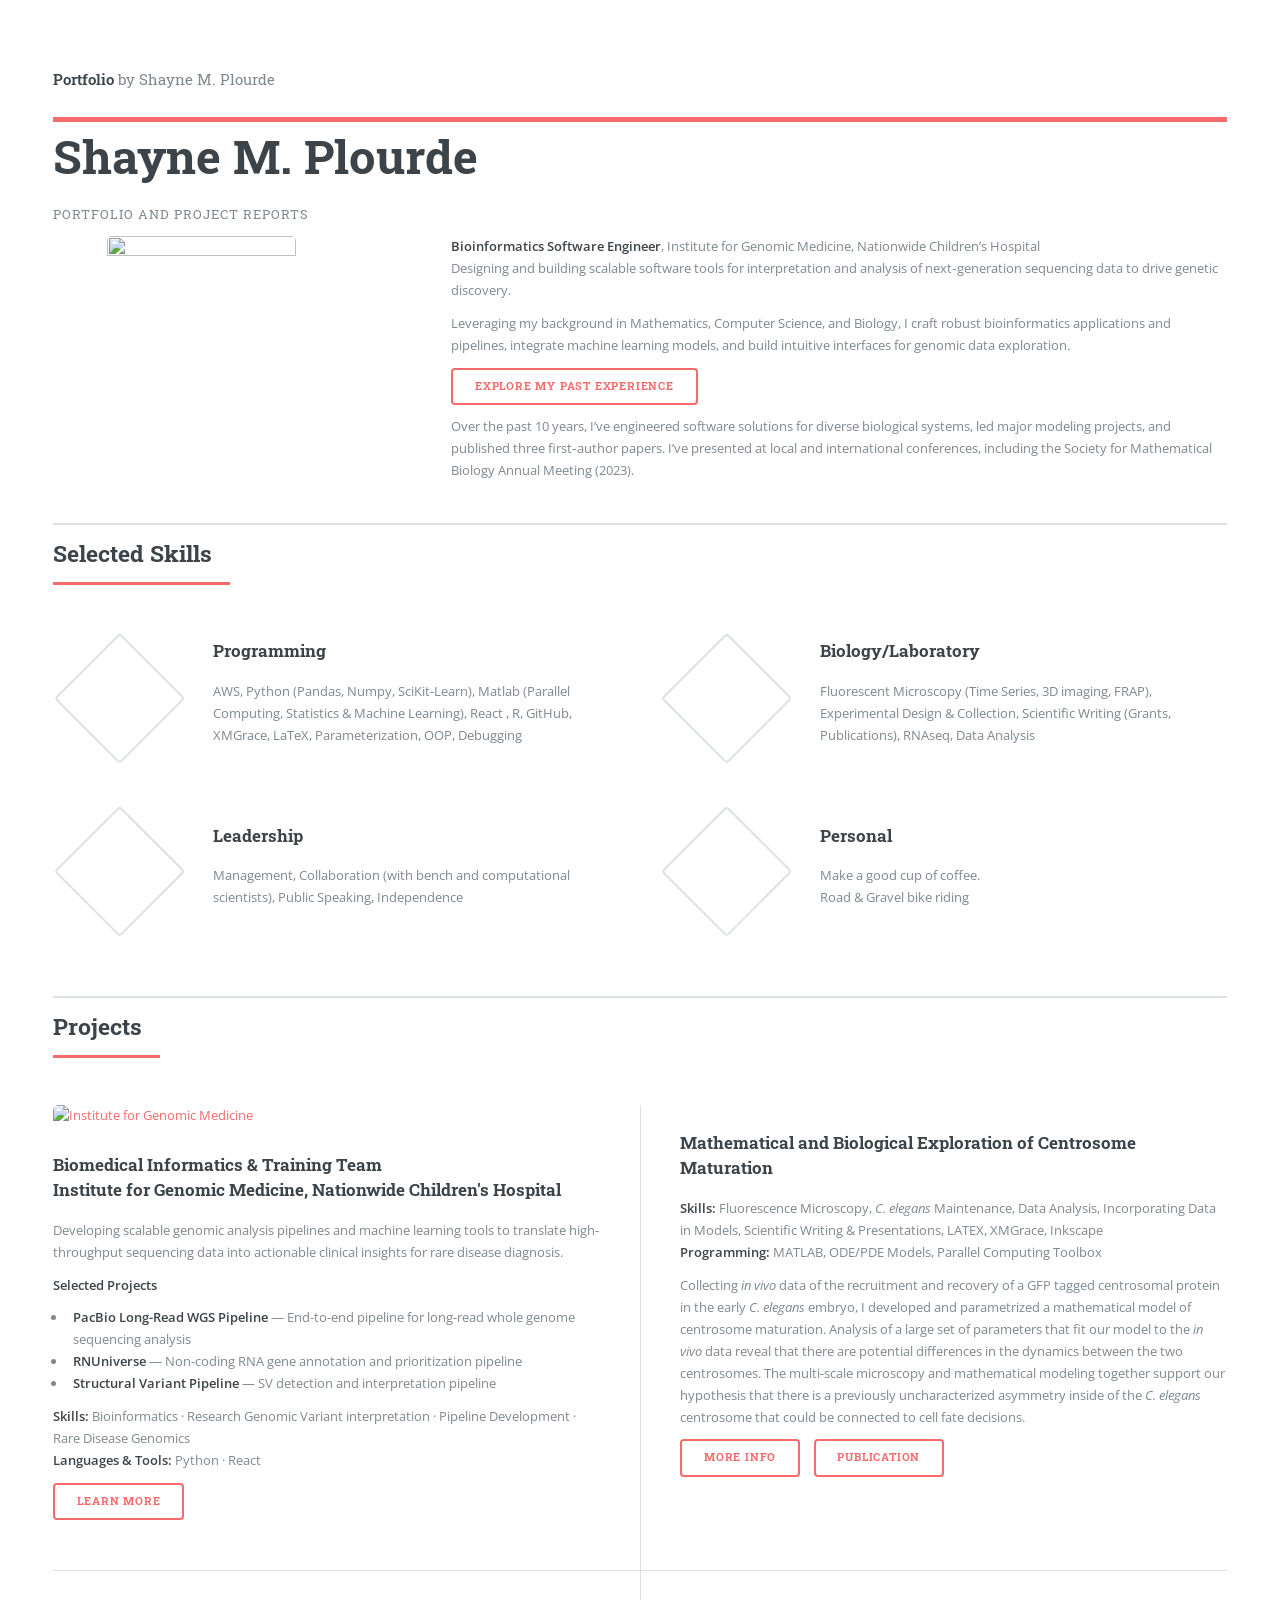
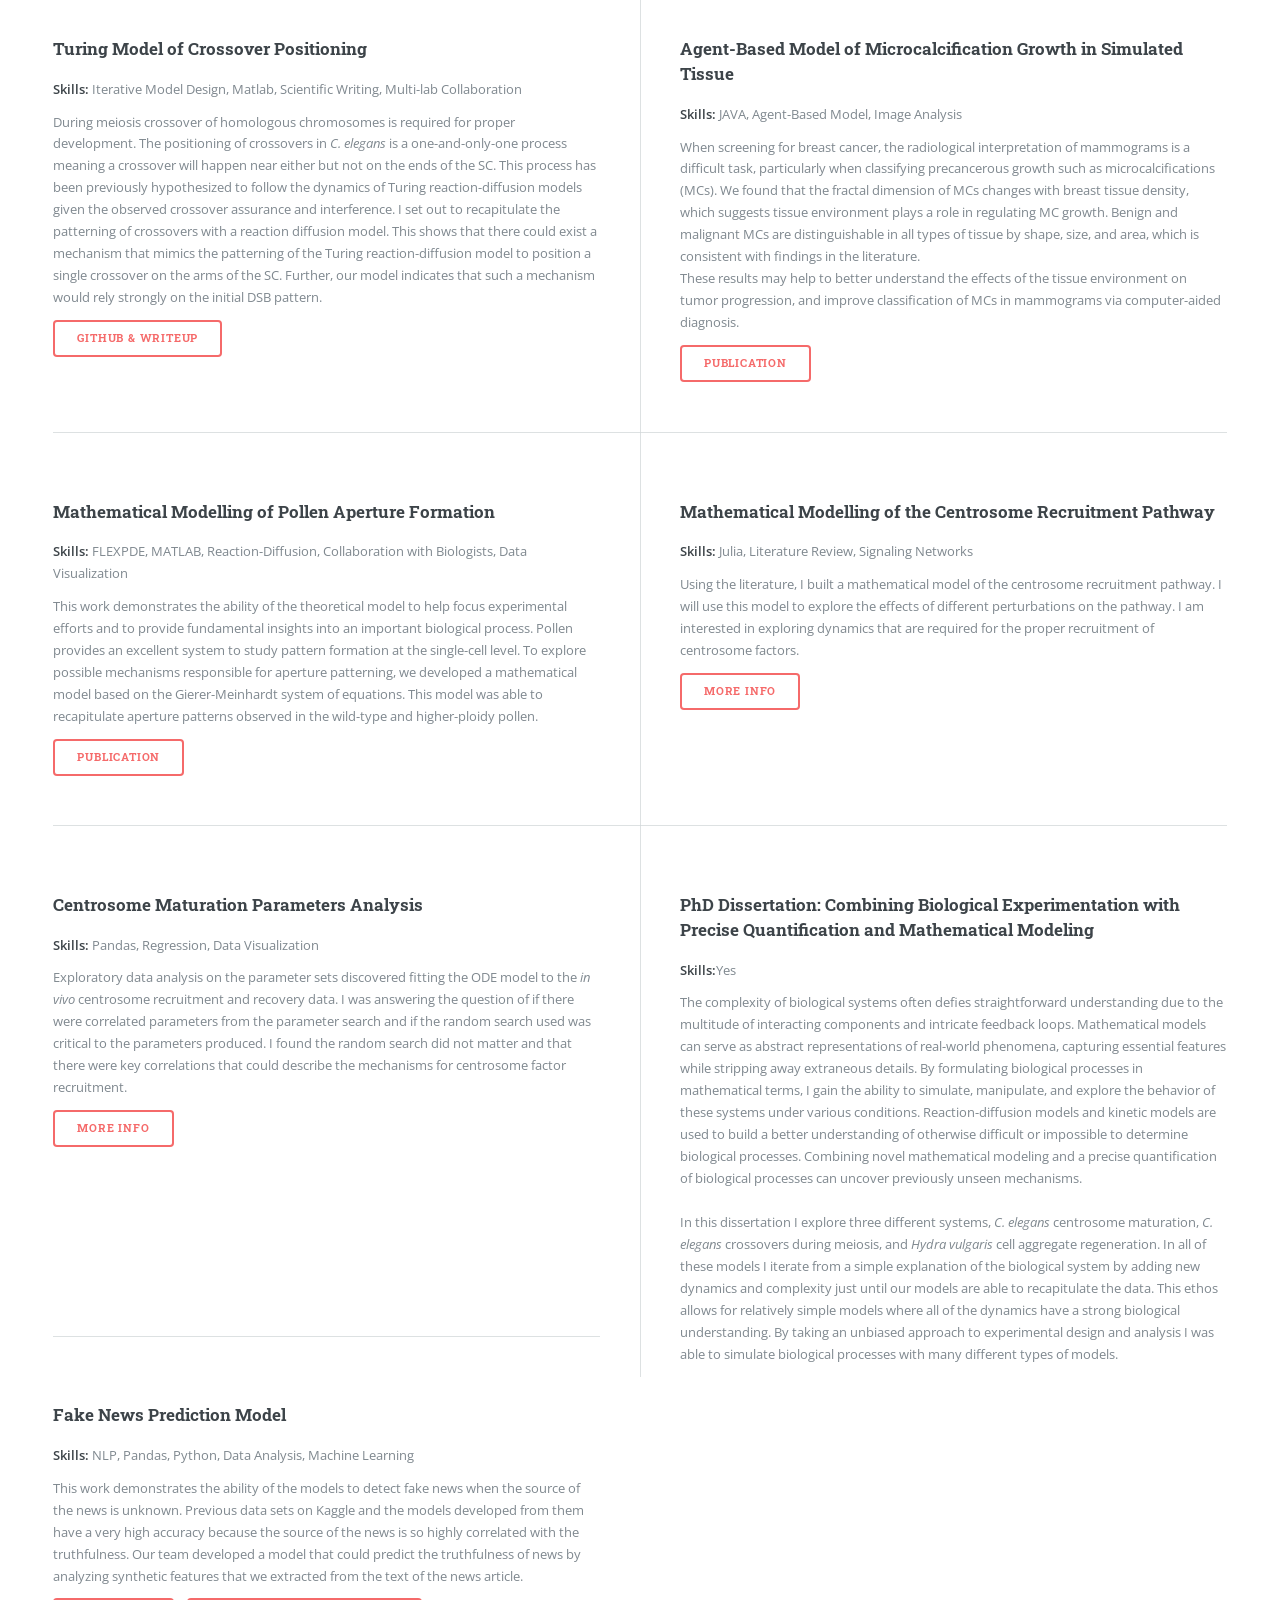
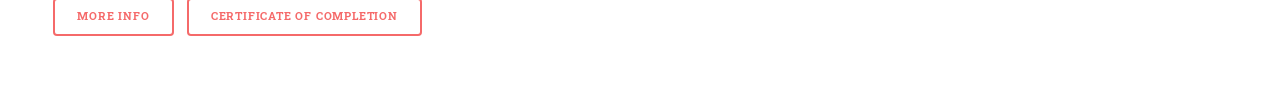
==== index.html @ c2d9075a "uPDATE bit PAGE WITH SELECTED PROJECTS" ====
<!DOCTYPE HTML>
<!--
	Editorial by HTML5 UP
	html5up.net | @ajlkn
	Free for personal and commercial use under the CCA 3.0 license (html5up.net/license)
-->
<html>
	<head>
		<title>Portfolio by Shayne M. Plourde</title>
		<meta charset="utf-8" />
		<meta name="viewport" content="width=device-width, initial-scale=1, user-scalable=no" />
		<link rel="stylesheet" href="assets/css/main.css" />
	</head>
	<body class="is-preload">

		<!-- Wrapper -->
			<div id="wrapper">

				<!-- Main -->
					<div id="main">
						<div class="inner">

							<!-- Header -->
								<header id="header">
									<a class="logo"><strong>Portfolio</strong> by Shayne M. Plourde</a>
									<ul class="icons">
										<li><a href="https://www.linkedin.com/in/shayne-plourde/" class="icon brands fa-linkedin"><span class="label">LinkedIn</span></a></li>
										<li><a href="https://github.com/Shayne-Plourde" class="icon brands fa-github"><span class="label">Github</span></a></li>
										<li><a href="mailto:shayne.plourde@outlook.com" class="icon solid fa-envelope"><span class="label">Email</span></a></li>
									</ul>
								</header>

							<!-- Banner -->
								<section id="banner">
									<div class="content">
										<header>
											<h1>Shayne M. Plourde</h1>
											<p>Portfolio and Project Reports</p>
										</header>
										<div class="row">
											<div class="col-4 col-12-small">
												<span class="image object">
													<img  src="images/avatar.jpg" alt=""  style="max-width: 300px;"/>
												</span>
											</div>
											<div class="col-8 col-12-small">
												<!-- Emphasize current role and software focus -->
												<!-- <h2>Current Role</h2> -->
												<p>
												  <strong>Bioinformatics Software Engineer</strong>, Institute for Genomic Medicine, Nationwide Children’s Hospital<br>
												  Designing and building scalable software tools for interpretation and analysis of next‑generation sequencing data to drive genetic discovery.
												</p>
											  
												<!-- Software development expertise overview -->
												<p>
												  Leveraging my background in Mathematics, Computer Science, and Biology, I craft robust bioinformatics applications and pipelines, integrate machine learning models, and build intuitive interfaces for genomic data exploration.
												</p>
											  
												<!-- Call-to-action to past experience -->
												<ul class="actions">
												  <li><a href="VirtualCV.html" class="button">Explore my past experience</a></li>
												</ul>
											  
												<!-- Publications and presentations summary -->
												<p>
												  Over the past 10 years, I’ve engineered software solutions for diverse biological systems, led major modeling projects, and published three first‑author papers. I’ve presented at local and international conferences, including the Society for Mathematical Biology Annual Meeting (2023).
												</p>
											</div>
											  
											  
											
											
										</div>
										<!-- <ul class="actions">
											<li><a href="#" class="button big">Learn More</a></li>
										</ul> -->
									</div>
									
								</section>

							<!-- Section -->
								<section>
									<header class="major">
										<h2>Selected Skills</h2>
									</header>
									<div class="features">
										<article>
											<span class="icon solid fa-code"></span>
											<div class="content">
												<h3>Programming</h3>
												<p> AWS, Python (Pandas, Numpy, SciKit-Learn), Matlab (Parallel Computing, Statistics & Machine Learning), React , R, GitHub, XMGrace, LaTeX, Parameterization, OOP, Debugging </p>
											</div>
										</article>
										<article>
											<span class="icon solid fa-microscope"></span>
											<div class="content">
												<h3>Biology/Laboratory</h3>
												<p>Fluorescent Microscopy (Time Series, 3D imaging, FRAP), Experimental Design & Collection, Scientific Writing (Grants, Publications), RNAseq, Data Analysis</p>
											</div>
										</article>
										<article>
											<span class="icon solid fa-handshake"></span>
											<div class="content">
												<h3>Leadership</h3>
												<p>Management, Collaboration (with bench and computational scientists), Public Speaking, Independence</p>
											</div>
										</article>
										<article>
											<span class="icon solid fa-bicycle"></span>
											<div class="content">
												<h3>Personal</h3>
												<p>Make a good cup of coffee. </br>
													Road & Gravel bike riding </p>
											</div>
										</article>
									</div>
								</section>

							<!-- Section -->
								<section>
									<header class="major">
										<h2>Projects</h2>
									</header>
									<div class="posts">
										<article>
											<a href="NCH_Genetics.html" class="image">
												<img src="images/childrens_hospital.png" alt="Institute for Genomic Medicine">
											</a>
											<h3>
												Biomedical Informatics &amp; Training Team<br>
												<small>Institute for Genomic Medicine, Nationwide Children's Hospital</small>
											</h3>
											<p>
												Developing scalable genomic analysis pipelines and machine learning tools to translate 
												high-throughput sequencing data into actionable clinical insights for rare disease diagnosis.
											</p>
											<p>
												<strong>Selected Projects</strong>
											</p>
											<ul>
												<li><strong>PacBio Long-Read WGS Pipeline</strong> — End-to-end pipeline for long-read whole genome sequencing analysis</li>
												<li><strong>RNUniverse</strong> — Non-coding RNA gene annotation and prioritization pipeline</li>
												<li><strong>Structural Variant Pipeline</strong> — SV detection and interpretation pipeline</li>
											</ul>
											<p>
												<strong>Skills:</strong> Bioinformatics · Research Genomic Variant interpretation · Pipeline Development · Rare Disease Genomics<br>
												<strong>Languages &amp; Tools:</strong> Python · React
											</p>
											<ul class="actions">
												<li><a href="NCH_Genetics.html" class="button">Learn More</a></li>
											</ul>
										</article>
										  
										<article>
											<a href="Centrosome.html" class="image"><img src="images/Centrosome.jpg" alt="" /></a>
											<h3>Mathematical and Biological Exploration of Centrosome Maturation</h3>
											<p><b>Skills:</b> Fluorescence Microscopy, <i>C. elegans</i> Maintenance, Data Analysis, Incorporating Data in Models, Scientific Writing & Presentations, LATEX, XMGrace, Inkscape</br><b>Programming:</b> MATLAB, ODE/PDE Models, Parallel Computing Toolbox</p>
											<p>Collecting <i>in vivo</i> data of the recruitment and recovery of a GFP tagged centrosomal protein in the early <i>C. elegans</i> embryo, I developed and parametrized a mathematical model of centrosome maturation. 
												Analysis of a large set of parameters that fit our model to the <i>in vivo</i> data reveal that there are potential differences in the dynamics between the two centrosomes. 
												The multi-scale microscopy and mathematical modeling together support our hypothesis that there is a previously uncharacterized asymmetry inside of the <i>C. elegans</i> centrosome that could be connected to cell fate decisions.</p>
											<ul class="actions">
												<li><a href="Centrosome.html" class="button">More Info</a></li>
												<li><a href="https://doi.org/10.1038/s41598-025-86548-0" class="button">Publication</a></li>
											</ul>
										</article>
										<article>
											<a href="https://github.com/Shayne-Plourde/Crossover-Model" class="image"><img src="images/SC Schematic.png" alt="" /></a>
											<h3>Turing Model of Crossover Positioning</h3>
											<p><b>Skills:</b> Iterative Model Design, Matlab, Scientific Writing, Multi-lab Collaboration</p>
											<p>During meiosis crossover of homologous chromosomes is required for proper development. The positioning of crossovers in <i>C. elegans</i> is a one-and-only-one process meaning a crossover will happen near either but not on the ends of the SC.
												This process has been previously hypothesized to follow the dynamics of Turing reaction-diffusion models given the observed crossover assurance and interference. I set out to recapitulate the patterning of crossovers with a reaction diffusion model.
												This shows that there could exist a mechanism that mimics the patterning of the Turing reaction-diffusion model to position a single crossover on the arms of the SC. Further, our model indicates that such a mechanism would rely strongly on the initial DSB pattern.</p>
												<ul class="actions">
													<!-- <li><a href="CrossoverPatterning.html" class="button">More Info</a></li> -->
													<li><a href = "https://github.com/Shayne-Plourde/Crossover-Model" class = "button">Github & Writeup</a></li>
												</ul>
										</article>
										<article>
											<a href="https://www.sciencedirect.com/science/article/abs/pii/S0010482516301585?via%3Dihub" class="image"><img src="images/MicroCalcif.jpg" alt="" /></a>
											<h3>Agent-Based Model of Microcalcification Growth in Simulated Tissue</h3>
											<p><b>Skills:</b> JAVA, Agent-Based Model, Image Analysis</p>
											<p>When screening for breast cancer, the radiological interpretation of mammograms is a difficult task, particularly when classifying precancerous growth such as microcalcifications (MCs). 
												We found that the fractal dimension of MCs changes with breast tissue density, which suggests tissue environment plays a role in regulating MC growth. 
												Benign and malignant MCs are distinguishable in all types of tissue by shape, size, and area, which is consistent with findings in the literature. </br>
												These results may help to better understand the effects of the tissue environment on tumor progression, and improve classification of MCs in mammograms via computer-aided diagnosis.</p>
											<ul class="actions">
												<li><a href="https://www.sciencedirect.com/science/article/abs/pii/S0010482516301585?via%3Dihub" class="button">Publication</a></li>
											</ul>
										</article>
										<article>
											<a href="https://journals.plos.org/ploscompbiol/article?id=10.1371/journal.pcbi.1006800" class="image"><img src="images/pollen3D.png" alt="" /></a>
											<h3>Mathematical Modelling of Pollen Aperture Formation</h3>
											<p><b>Skills:</b> FLEXPDE, MATLAB, Reaction-Diffusion, Collaboration with Biologists, Data Visualization</p>
											<p>This work demonstrates the ability of the theoretical model to help focus experimental efforts and to provide fundamental insights into an important biological process. 
												Pollen provides an excellent system to study pattern formation at the single-cell level. 
												To explore possible mechanisms responsible for aperture patterning, we developed a mathematical model based on the Gierer-Meinhardt system of equations. 
												This model was able to recapitulate aperture patterns observed in the wild-type and higher-ploidy pollen.</p>
											<ul class="actions">
												<li><a href="https://journals.plos.org/ploscompbiol/article?id=10.1371/journal.pcbi.1006800" class="button">Publication</a></li>
											</ul>
										</article>
										<article>
											<a href="Network.html" class="image"><img src="images/Network.png" alt="" /></a>
											<h3>Mathematical Modelling of the Centrosome Recruitment Pathway</h3>
											<p><b>Skills:</b> Julia, Literature Review, Signaling Networks</p>
											<p>Using the literature, I built a mathematical model of the centrosome recruitment pathway. I will use this model to explore the effects of different perturbations on the pathway. I am interested in exploring dynamics that are required for the proper recruitment of centrosome factors. </p>
											<ul class="actions">
												<li><a href="Network.html" class="button">More Info</a></li>
											</ul>
										</article>
										<article>
											<a href="Centrosome_data_analysis.html" class="image"><img src="images/Centrosome.jpg" alt="" /></a>
											<h3>Centrosome Maturation Parameters Analysis</h3>
											<p><b>Skills:</b> Pandas, Regression, Data Visualization</p>
											<p>Exploratory data analysis on the parameter sets discovered fitting the ODE model to the <i>in vivo</i> centrosome recruitment and recovery data. I was answering the question of if there were correlated parameters from the parameter search and if the random search used was critical to the parameters produced. I found the random search did not matter and that there were key correlations that could describe the mechanisms for centrosome factor recruitment.</p>
											<ul class="actions">
												<li><a href="Centrosome_data_analysis.html" class="button">More Info</a></li>
											</ul>
										</article>
										<article>
											<a class="image"><img src="images/DissertationTitle.png" alt="" /></a>
											<h3>PhD Dissertation: Combining Biological Experimentation with Precise Quantification and Mathematical Modeling</h3>
											<p><b>Skills:</b>Yes</p>
											<p>The complexity of biological systems often defies straightforward understanding due to the multitude of interacting components and intricate feedback loops. 
											 
												Mathematical models can serve as abstract representations of real-world phenomena, capturing essential features while stripping away extraneous details. 
												By formulating biological processes in mathematical terms, I gain the ability to simulate, manipulate, and explore the behavior of these systems under various conditions. 
												Reaction-diffusion models and kinetic models are used to build a better understanding of otherwise difficult or impossible to determine biological processes. 
												Combining novel mathematical modeling and a precise quantification of biological processes can uncover previously unseen mechanisms. 
												
											</br></br>In this dissertation I explore three different systems, <i>C. elegans</i> centrosome maturation, <i>C. elegans</i> crossovers during meiosis, and <i>Hydra vulgaris</i> cell aggregate regeneration. 
												In all of these models I iterate from a simple explanation of the biological system by adding new dynamics and complexity just until our models are able to recapitulate the data. 
												This ethos allows for relatively simple models where all of the dynamics have a strong biological understanding. 
												By taking an unbiased approach to experimental design and analysis I was able to simulate biological processes with many different types of models. </p>
											
										</article>
										<article>
											<a href="NLP.html" class="image"><img src="images/meter-true.jpg" alt="" /></a>
											<h3>Fake News Prediction Model</h3>
											<p><b>Skills:</b> NLP, Pandas, Python, Data Analysis, Machine Learning</p>
											<p>This work demonstrates the ability of the models to detect fake news when the source of the news is unknown. Previous data sets on Kaggle and the models developed from them have a very high accuracy because the source of the news is so highly correlated with the truthfulness. Our team developed a model that could predict the truthfulness of news by analyzing synthetic features that we extracted from the text of the news article.</p>
											<ul class="actions">
												<li><a href="NLP.html" class="button">More Info</a></li>
												<li><a href = "https://www.erdosinstitute.org/certificates/spring-2023/data-science-boot-camp/shayne-plourde" class = "button">Certificate of Completion</a></li>
											</ul>
										</article>
										
										<!--<article>
											<a href="#" class="image"><img src="images/pic04.jpg" alt="" /></a>
											<h3>Future Personal Projects</h3>
											<p>Aenean ornare velit lacus, ac varius enim lorem ullamcorper dolore. Proin aliquam facilisis ante interdum. Sed nulla amet lorem feugiat tempus aliquam.</p>
											<ul class="actions">
												<li><a href="#" class="button">More</a></li>
											</ul>
										</article>-->
									</div>
								</section>

						</div>
					</div>

				<!-- Sidebar -->
					<div id="sidebar">
						<div class="inner">

							

							<!-- Menu -->
								<nav id="menu">
									<header class="major">
										<h2>Menu</h2>
									</header>
									<ul>
										<li><a href="index.html">Homepage</a></li>
										<li><a href="NCH_Genetics.html">Variant Analyst</a></li>
										<li>
											<span class="opener">Centrosome Project Reports</span>
											<ul>
												<li><a href="Centrosome.html">Centrosome Maturation</a></li>
												<li><a href="Centrosome_data_analysis.html">Parameter Analysis</a></li>
												<li><a href="Network.html">Network Model</a></li>
											</ul>
										</li>
										<li><a href="NLP.html">Fake News Detection</a></li>
										<li><a href="VirtualCV.html">Experience</a></li>
									</ul>
								</nav>

							<!-- Section 
								<section>
									<header class="major">
										<h2>Ante interdum</h2>
									</header>
									<div class="mini-posts">
										<article>
											<a href="#" class="image"><img src="images/pic07.jpg" alt="" /></a>
											<p>Aenean ornare velit lacus, ac varius enim lorem ullamcorper dolore aliquam.</p>
										</article>
										<article>
											<a href="#" class="image"><img src="images/pic08.jpg" alt="" /></a>
											<p>Aenean ornare velit lacus, ac varius enim lorem ullamcorper dolore aliquam.</p>
										</article>
										<article>
											<a href="#" class="image"><img src="images/pic09.jpg" alt="" /></a>
											<p>Aenean ornare velit lacus, ac varius enim lorem ullamcorper dolore aliquam.</p>
										</article>
									</div>
									<ul class="actions">
										<li><a href="#" class="button">More</a></li>
									</ul>
								</section>-->

							<!-- Section -->
								<section>
									<header class="major">
										<h2>Get in touch</h2>
									</header>
									
									<ul class="contact">
										<li class="icon solid fa-envelope"><a href="mailto:shayne.plourde@outlook.com">shayne.plourde@outlook.com</a></li>
										<li class="icon brands fa-linkedin"><a href="https://www.linkedin.com/in/shayne-plourde/">www.linkedin.com/in/shayne-plourde/</a></li>
										<li class="icon brands fa-github"><a href="https://github.com/Shayne-Plourde">github.com/Shayne-Plourde</a></li>
									</ul>
								</section>

							<!-- Footer -->
								<footer id="footer">
									<p class="copyright">&copy; Untitled. All rights reserved.  Design: <a href="https://html5up.net">HTML5 UP</a>.</p>
								</footer>

						</div>
					</div>

			</div>

		<!-- Scripts -->
			<script src="assets/js/jquery.min.js"></script>
			<script src="assets/js/browser.min.js"></script>
			<script src="assets/js/breakpoints.min.js"></script>
			<script src="assets/js/util.js"></script>
			<script src="assets/js/main.js"></script>

	</body>
</html>
---- assets/css/main.css ----
@import url(fontawesome-all.min.css);
@import url("https://fonts.googleapis.com/css?family=Open+Sans:400,600,400italic,600italic|Roboto+Slab:400,700");
/*
	Editorial by HTML5 UP
	html5up.net | @ajlkn
	Free for personal and commercial use under the CCA 3.0 license (html5up.net/license)
*/
html, body, div, span, applet, object,
iframe, h1, h2, h3, h4, h5, h6, p, blockquote,
pre, a, abbr, acronym, address, big, cite,
code, del, dfn, em, img, ins, kbd, q, s, samp,
small, strike, strong, sub, sup, tt, var, b,
u, i, center, dl, dt, dd, ol, ul, li, fieldset,
form, label, legend, table, caption, tbody,
tfoot, thead, tr, th, td, article, aside,
canvas, details, embed, figure, figcaption,
footer, header, hgroup, menu, nav, output, ruby,
section, summary, time, mark, audio, video {
  margin: 0;
  padding: 0;
  border: 0;
  font-size: 100%;
  font: inherit;
  vertical-align: baseline; }

article, aside, details, figcaption, figure,
footer, header, hgroup, menu, nav, section {
  display: block; }

body {
  line-height: 1; }

ol, ul {
  list-style: none; }

blockquote, q {
  quotes: none; }
  blockquote:before, blockquote:after, q:before, q:after {
    content: '';
    content: none; }

table {
  border-collapse: collapse;
  border-spacing: 0; }

body {
  -webkit-text-size-adjust: none; }

mark {
  background-color: transparent;
  color: inherit; }

input::-moz-focus-inner {
  border: 0;
  padding: 0; }

input, select, textarea {
  -moz-appearance: none;
  -webkit-appearance: none;
  -ms-appearance: none;
  appearance: none; }

/* Basic */
@-ms-viewport {
  width: device-width; }

body {
  -ms-overflow-style: scrollbar; }

@media screen and (max-width: 480px) {
  html, body {
    min-width: 320px; } }

html {
  box-sizing: border-box; }

*, *:before, *:after {
  box-sizing: inherit; }

body {
  background: #ffffff; }
  body.is-preload *, body.is-preload *:before, body.is-preload *:after, body.is-resizing *, body.is-resizing *:before, body.is-resizing *:after {
    -moz-animation: none !important;
    -webkit-animation: none !important;
    -ms-animation: none !important;
    animation: none !important;
    -moz-transition: none !important;
    -webkit-transition: none !important;
    -ms-transition: none !important;
    transition: none !important; }

/* Type */
body, input, select, textarea {
  color: #7f888f;
  font-family: "Open Sans", sans-serif;
  font-size: 13pt;
  font-weight: 400;
  line-height: 1.65; }
  @media screen and (max-width: 1680px) {
    body, input, select, textarea {
      font-size: 11pt; } }
  @media screen and (max-width: 1280px) {
    body, input, select, textarea {
      font-size: 10pt; } }
  @media screen and (max-width: 360px) {
    body, input, select, textarea {
      font-size: 9pt; } }

a {
  -moz-transition: color 0.2s ease-in-out, border-bottom-color 0.2s ease-in-out;
  -webkit-transition: color 0.2s ease-in-out, border-bottom-color 0.2s ease-in-out;
  -ms-transition: color 0.2s ease-in-out, border-bottom-color 0.2s ease-in-out;
  transition: color 0.2s ease-in-out, border-bottom-color 0.2s ease-in-out;
  border-bottom: dotted 1px;
  color: #f56a6a;
  text-decoration: none; }
  a:hover {
    border-bottom-color: #f56a6a;
    color: #f56a6a !important; }
    a:hover strong {
      color: inherit; }

strong, b {
  color: #3d4449;
  font-weight: 600; }

em, i {
  font-style: italic; }

p {
  margin: 0 0 2em 0; }

h1, h2, h3, h4, h5, h6 {
  color: #3d4449;
  font-family: "Roboto Slab", serif;
  font-weight: 700;
  line-height: 1.5;
  margin: 0 0 1em 0; }
  h1 a, h2 a, h3 a, h4 a, h5 a, h6 a {
    color: inherit;
    text-decoration: none;
    border-bottom: 0; }

h1 {
  font-size: 4em;
  margin: 0 0 0.5em 0;
  line-height: 1.3; }

h2 {
  font-size: 1.75em; }

h3 {
  font-size: 1.25em; }

h4 {
  font-size: 1.1em; }

h5 {
  font-size: 0.9em; }

h6 {
  font-size: 0.7em; }

@media screen and (max-width: 1680px) {
  h1 {
    font-size: 3.5em; } }

@media screen and (max-width: 980px) {
  h1 {
    font-size: 3.25em; } }

@media screen and (max-width: 736px) {
  h1 {
    font-size: 2em;
    line-height: 1.4; }
  h2 {
    font-size: 1.5em; } }

sub {
  font-size: 0.8em;
  position: relative;
  top: 0.5em; }

sup {
  font-size: 0.8em;
  position: relative;
  top: -0.5em; }

blockquote {
  border-left: solid 3px rgba(210, 215, 217, 0.75);
  font-style: italic;
  margin: 0 0 2em 0;
  padding: 0.5em 0 0.5em 2em; }

code {
  background: rgba(230, 235, 237, 0.25);
  border-radius: 0.375em;
  border: solid 1px rgba(210, 215, 217, 0.75);
  font-family: "Courier New", monospace;
  font-size: 0.9em;
  margin: 0 0.25em;
  padding: 0.25em 0.65em; }

pre {
  -webkit-overflow-scrolling: touch;
  font-family: "Courier New", monospace;
  font-size: 0.9em;
  margin: 0 0 2em 0; }
  pre code {
    display: block;
    line-height: 1.75;
    padding: 1em 1.5em;
    overflow-x: auto; }

hr {
  border: 0;
  border-bottom: solid 1px rgba(210, 215, 217, 0.75);
  margin: 2em 0; }
  hr.major {
    margin: 3em 0; }

.align-left {
  text-align: left; }

.align-center {
  text-align: center; }

.align-right {
  text-align: right; }

/* Row */
.row {
  display: flex;
  flex-wrap: wrap;
  box-sizing: border-box;
  align-items: stretch; }
  .row > * {
    box-sizing: border-box; }
  .row.gtr-uniform > * > :last-child {
    margin-bottom: 0; }
  .row.aln-left {
    justify-content: flex-start; }
  .row.aln-center {
    justify-content: center; }
  .row.aln-right {
    justify-content: flex-end; }
  .row.aln-top {
    align-items: flex-start; }
  .row.aln-middle {
    align-items: center; }
  .row.aln-bottom {
    align-items: flex-end; }
  .row > .imp {
    order: -1; }
  .row > .col-1 {
    width: 8.33333%; }
  .row > .off-1 {
    margin-left: 8.33333%; }
  .row > .col-2 {
    width: 16.66667%; }
  .row > .off-2 {
    margin-left: 16.66667%; }
  .row > .col-3 {
    width: 25%; }
  .row > .off-3 {
    margin-left: 25%; }
  .row > .col-4 {
    width: 33.33333%; }
  .row > .off-4 {
    margin-left: 33.33333%; }
  .row > .col-5 {
    width: 41.66667%; }
  .row > .off-5 {
    margin-left: 41.66667%; }
  .row > .col-6 {
    width: 50%; }
  .row > .off-6 {
    margin-left: 50%; }
  .row > .col-7 {
    width: 58.33333%; }
  .row > .off-7 {
    margin-left: 58.33333%; }
  .row > .col-8 {
    width: 66.66667%; }
  .row > .off-8 {
    margin-left: 66.66667%; }
  .row > .col-9 {
    width: 75%; }
  .row > .off-9 {
    margin-left: 75%; }
  .row > .col-10 {
    width: 83.33333%; }
  .row > .off-10 {
    margin-left: 83.33333%; }
  .row > .col-11 {
    width: 91.66667%; }
  .row > .off-11 {
    margin-left: 91.66667%; }
  .row > .col-12 {
    width: 100%; }
  .row > .off-12 {
    margin-left: 100%; }
  .row.gtr-0 {
    margin-top: 0;
    margin-left: 0em; }
    .row.gtr-0 > * {
      padding: 0 0 0 0em; }
    .row.gtr-0.gtr-uniform {
      margin-top: 0em; }
      .row.gtr-0.gtr-uniform > * {
        padding-top: 0em; }
  .row.gtr-25 {
    margin-top: 0;
    margin-left: -0.375em; }
    .row.gtr-25 > * {
      padding: 0 0 0 0.375em; }
    .row.gtr-25.gtr-uniform {
      margin-top: -0.375em; }
      .row.gtr-25.gtr-uniform > * {
        padding-top: 0.375em; }
  .row.gtr-50 {
    margin-top: 0;
    margin-left: -0.75em; }
    .row.gtr-50 > * {
      padding: 0 0 0 0.75em; }
    .row.gtr-50.gtr-uniform {
      margin-top: -0.75em; }
      .row.gtr-50.gtr-uniform > * {
        padding-top: 0.75em; }
  .row {
    margin-top: 0;
    margin-left: -1.5em; }
    .row > * {
      padding: 0 0 0 1.5em; }
    .row.gtr-uniform {
      margin-top: -1.5em; }
      .row.gtr-uniform > * {
        padding-top: 1.5em; }
  .row.gtr-150 {
    margin-top: 0;
    margin-left: -2.25em; }
    .row.gtr-150 > * {
      padding: 0 0 0 2.25em; }
    .row.gtr-150.gtr-uniform {
      margin-top: -2.25em; }
      .row.gtr-150.gtr-uniform > * {
        padding-top: 2.25em; }
  .row.gtr-200 {
    margin-top: 0;
    margin-left: -3em; }
    .row.gtr-200 > * {
      padding: 0 0 0 3em; }
    .row.gtr-200.gtr-uniform {
      margin-top: -3em; }
      .row.gtr-200.gtr-uniform > * {
        padding-top: 3em; }
  @media screen and (max-width: 1680px) {
    .row {
      display: flex;
      flex-wrap: wrap;
      box-sizing: border-box;
      align-items: stretch; }
      .row > * {
        box-sizing: border-box; }
      .row.gtr-uniform > * > :last-child {
        margin-bottom: 0; }
      .row.aln-left {
        justify-content: flex-start; }
      .row.aln-center {
        justify-content: center; }
      .row.aln-right {
        justify-content: flex-end; }
      .row.aln-top {
        align-items: flex-start; }
      .row.aln-middle {
        align-items: center; }
      .row.aln-bottom {
        align-items: flex-end; }
      .row > .imp-xlarge {
        order: -1; }
      .row > .col-1-xlarge {
        width: 8.33333%; }
      .row > .off-1-xlarge {
        margin-left: 8.33333%; }
      .row > .col-2-xlarge {
        width: 16.66667%; }
      .row > .off-2-xlarge {
        margin-left: 16.66667%; }
      .row > .col-3-xlarge {
        width: 25%; }
      .row > .off-3-xlarge {
        margin-left: 25%; }
      .row > .col-4-xlarge {
        width: 33.33333%; }
      .row > .off-4-xlarge {
        margin-left: 33.33333%; }
      .row > .col-5-xlarge {
        width: 41.66667%; }
      .row > .off-5-xlarge {
        margin-left: 41.66667%; }
      .row > .col-6-xlarge {
        width: 50%; }
      .row > .off-6-xlarge {
        margin-left: 50%; }
      .row > .col-7-xlarge {
        width: 58.33333%; }
      .row > .off-7-xlarge {
        margin-left: 58.33333%; }
      .row > .col-8-xlarge {
        width: 66.66667%; }
      .row > .off-8-xlarge {
        margin-left: 66.66667%; }
      .row > .col-9-xlarge {
        width: 75%; }
      .row > .off-9-xlarge {
        margin-left: 75%; }
      .row > .col-10-xlarge {
        width: 83.33333%; }
      .row > .off-10-xlarge {
        margin-left: 83.33333%; }
      .row > .col-11-xlarge {
        width: 91.66667%; }
      .row > .off-11-xlarge {
        margin-left: 91.66667%; }
      .row > .col-12-xlarge {
        width: 100%; }
      .row > .off-12-xlarge {
        margin-left: 100%; }
      .row.gtr-0 {
        margin-top: 0;
        margin-left: 0em; }
        .row.gtr-0 > * {
          padding: 0 0 0 0em; }
        .row.gtr-0.gtr-uniform {
          margin-top: 0em; }
          .row.gtr-0.gtr-uniform > * {
            padding-top: 0em; }
      .row.gtr-25 {
        margin-top: 0;
        margin-left: -0.375em; }
        .row.gtr-25 > * {
          padding: 0 0 0 0.375em; }
        .row.gtr-25.gtr-uniform {
          margin-top: -0.375em; }
          .row.gtr-25.gtr-uniform > * {
            padding-top: 0.375em; }
      .row.gtr-50 {
        margin-top: 0;
        margin-left: -0.75em; }
        .row.gtr-50 > * {
          padding: 0 0 0 0.75em; }
        .row.gtr-50.gtr-uniform {
          margin-top: -0.75em; }
          .row.gtr-50.gtr-uniform > * {
            padding-top: 0.75em; }
      .row {
        margin-top: 0;
        margin-left: -1.5em; }
        .row > * {
          padding: 0 0 0 1.5em; }
        .row.gtr-uniform {
          margin-top: -1.5em; }
          .row.gtr-uniform > * {
            padding-top: 1.5em; }
      .row.gtr-150 {
        margin-top: 0;
        margin-left: -2.25em; }
        .row.gtr-150 > * {
          padding: 0 0 0 2.25em; }
        .row.gtr-150.gtr-uniform {
          margin-top: -2.25em; }
          .row.gtr-150.gtr-uniform > * {
            padding-top: 2.25em; }
      .row.gtr-200 {
        margin-top: 0;
        margin-left: -3em; }
        .row.gtr-200 > * {
          padding: 0 0 0 3em; }
        .row.gtr-200.gtr-uniform {
          margin-top: -3em; }
          .row.gtr-200.gtr-uniform > * {
            padding-top: 3em; } }
  @media screen and (max-width: 1280px) {
    .row {
      display: flex;
      flex-wrap: wrap;
      box-sizing: border-box;
      align-items: stretch; }
      .row > * {
        box-sizing: border-box; }
      .row.gtr-uniform > * > :last-child {
        margin-bottom: 0; }
      .row.aln-left {
        justify-content: flex-start; }
      .row.aln-center {
        justify-content: center; }
      .row.aln-right {
        justify-content: flex-end; }
      .row.aln-top {
        align-items: flex-start; }
      .row.aln-middle {
        align-items: center; }
      .row.aln-bottom {
        align-items: flex-end; }
      .row > .imp-large {
        order: -1; }
      .row > .col-1-large {
        width: 8.33333%; }
      .row > .off-1-large {
        margin-left: 8.33333%; }
      .row > .col-2-large {
        width: 16.66667%; }
      .row > .off-2-large {
        margin-left: 16.66667%; }
      .row > .col-3-large {
        width: 25%; }
      .row > .off-3-large {
        margin-left: 25%; }
      .row > .col-4-large {
        width: 33.33333%; }
      .row > .off-4-large {
        margin-left: 33.33333%; }
      .row > .col-5-large {
        width: 41.66667%; }
      .row > .off-5-large {
        margin-left: 41.66667%; }
      .row > .col-6-large {
        width: 50%; }
      .row > .off-6-large {
        margin-left: 50%; }
      .row > .col-7-large {
        width: 58.33333%; }
      .row > .off-7-large {
        margin-left: 58.33333%; }
      .row > .col-8-large {
        width: 66.66667%; }
      .row > .off-8-large {
        margin-left: 66.66667%; }
      .row > .col-9-large {
        width: 75%; }
      .row > .off-9-large {
        margin-left: 75%; }
      .row > .col-10-large {
        width: 83.33333%; }
      .row > .off-10-large {
        margin-left: 83.33333%; }
      .row > .col-11-large {
        width: 91.66667%; }
      .row > .off-11-large {
        margin-left: 91.66667%; }
      .row > .col-12-large {
        width: 100%; }
      .row > .off-12-large {
        margin-left: 100%; }
      .row.gtr-0 {
        margin-top: 0;
        margin-left: 0em; }
        .row.gtr-0 > * {
          padding: 0 0 0 0em; }
        .row.gtr-0.gtr-uniform {
          margin-top: 0em; }
          .row.gtr-0.gtr-uniform > * {
            padding-top: 0em; }
      .row.gtr-25 {
        margin-top: 0;
        margin-left: -0.375em; }
        .row.gtr-25 > * {
          padding: 0 0 0 0.375em; }
        .row.gtr-25.gtr-uniform {
          margin-top: -0.375em; }
          .row.gtr-25.gtr-uniform > * {
            padding-top: 0.375em; }
      .row.gtr-50 {
        margin-top: 0;
        margin-left: -0.75em; }
        .row.gtr-50 > * {
          padding: 0 0 0 0.75em; }
        .row.gtr-50.gtr-uniform {
          margin-top: -0.75em; }
          .row.gtr-50.gtr-uniform > * {
            padding-top: 0.75em; }
      .row {
        margin-top: 0;
        margin-left: -1.5em; }
        .row > * {
          padding: 0 0 0 1.5em; }
        .row.gtr-uniform {
          margin-top: -1.5em; }
          .row.gtr-uniform > * {
            padding-top: 1.5em; }
      .row.gtr-150 {
        margin-top: 0;
        margin-left: -2.25em; }
        .row.gtr-150 > * {
          padding: 0 0 0 2.25em; }
        .row.gtr-150.gtr-uniform {
          margin-top: -2.25em; }
          .row.gtr-150.gtr-uniform > * {
            padding-top: 2.25em; }
      .row.gtr-200 {
        margin-top: 0;
        margin-left: -3em; }
        .row.gtr-200 > * {
          padding: 0 0 0 3em; }
        .row.gtr-200.gtr-uniform {
          margin-top: -3em; }
          .row.gtr-200.gtr-uniform > * {
            padding-top: 3em; } }
  @media screen and (max-width: 980px) {
    .row {
      display: flex;
      flex-wrap: wrap;
      box-sizing: border-box;
      align-items: stretch; }
      .row > * {
        box-sizing: border-box; }
      .row.gtr-uniform > * > :last-child {
        margin-bottom: 0; }
      .row.aln-left {
        justify-content: flex-start; }
      .row.aln-center {
        justify-content: center; }
      .row.aln-right {
        justify-content: flex-end; }
      .row.aln-top {
        align-items: flex-start; }
      .row.aln-middle {
        align-items: center; }
      .row.aln-bottom {
        align-items: flex-end; }
      .row > .imp-medium {
        order: -1; }
      .row > .col-1-medium {
        width: 8.33333%; }
      .row > .off-1-medium {
        margin-left: 8.33333%; }
      .row > .col-2-medium {
        width: 16.66667%; }
      .row > .off-2-medium {
        margin-left: 16.66667%; }
      .row > .col-3-medium {
        width: 25%; }
      .row > .off-3-medium {
        margin-left: 25%; }
      .row > .col-4-medium {
        width: 33.33333%; }
      .row > .off-4-medium {
        margin-left: 33.33333%; }
      .row > .col-5-medium {
        width: 41.66667%; }
      .row > .off-5-medium {
        margin-left: 41.66667%; }
      .row > .col-6-medium {
        width: 50%; }
      .row > .off-6-medium {
        margin-left: 50%; }
      .row > .col-7-medium {
        width: 58.33333%; }
      .row > .off-7-medium {
        margin-left: 58.33333%; }
      .row > .col-8-medium {
        width: 66.66667%; }
      .row > .off-8-medium {
        margin-left: 66.66667%; }
      .row > .col-9-medium {
        width: 75%; }
      .row > .off-9-medium {
        margin-left: 75%; }
      .row > .col-10-medium {
        width: 83.33333%; }
      .row > .off-10-medium {
        margin-left: 83.33333%; }
      .row > .col-11-medium {
        width: 91.66667%; }
      .row > .off-11-medium {
        margin-left: 91.66667%; }
      .row > .col-12-medium {
        width: 100%; }
      .row > .off-12-medium {
        margin-left: 100%; }
      .row.gtr-0 {
        margin-top: 0;
        margin-left: 0em; }
        .row.gtr-0 > * {
          padding: 0 0 0 0em; }
        .row.gtr-0.gtr-uniform {
          margin-top: 0em; }
          .row.gtr-0.gtr-uniform > * {
            padding-top: 0em; }
      .row.gtr-25 {
        margin-top: 0;
        margin-left: -0.375em; }
        .row.gtr-25 > * {
          padding: 0 0 0 0.375em; }
        .row.gtr-25.gtr-uniform {
          margin-top: -0.375em; }
          .row.gtr-25.gtr-uniform > * {
            padding-top: 0.375em; }
      .row.gtr-50 {
        margin-top: 0;
        margin-left: -0.75em; }
        .row.gtr-50 > * {
          padding: 0 0 0 0.75em; }
        .row.gtr-50.gtr-uniform {
          margin-top: -0.75em; }
          .row.gtr-50.gtr-uniform > * {
            padding-top: 0.75em; }
      .row {
        margin-top: 0;
        margin-left: -1.5em; }
        .row > * {
          padding: 0 0 0 1.5em; }
        .row.gtr-uniform {
          margin-top: -1.5em; }
          .row.gtr-uniform > * {
            padding-top: 1.5em; }
      .row.gtr-150 {
        margin-top: 0;
        margin-left: -2.25em; }
        .row.gtr-150 > * {
          padding: 0 0 0 2.25em; }
        .row.gtr-150.gtr-uniform {
          margin-top: -2.25em; }
          .row.gtr-150.gtr-uniform > * {
            padding-top: 2.25em; }
      .row.gtr-200 {
        margin-top: 0;
        margin-left: -3em; }
        .row.gtr-200 > * {
          padding: 0 0 0 3em; }
        .row.gtr-200.gtr-uniform {
          margin-top: -3em; }
          .row.gtr-200.gtr-uniform > * {
            padding-top: 3em; } }
  @media screen and (max-width: 736px) {
    .row {
      display: flex;
      flex-wrap: wrap;
      box-sizing: border-box;
      align-items: stretch; }
      .row > * {
        box-sizing: border-box; }
      .row.gtr-uniform > * > :last-child {
        margin-bottom: 0; }
      .row.aln-left {
        justify-content: flex-start; }
      .row.aln-center {
        justify-content: center; }
      .row.aln-right {
        justify-content: flex-end; }
      .row.aln-top {
        align-items: flex-start; }
      .row.aln-middle {
        align-items: center; }
      .row.aln-bottom {
        align-items: flex-end; }
      .row > .imp-small {
        order: -1; }
      .row > .col-1-small {
        width: 8.33333%; }
      .row > .off-1-small {
        margin-left: 8.33333%; }
      .row > .col-2-small {
        width: 16.66667%; }
      .row > .off-2-small {
        margin-left: 16.66667%; }
      .row > .col-3-small {
        width: 25%; }
      .row > .off-3-small {
        margin-left: 25%; }
      .row > .col-4-small {
        width: 33.33333%; }
      .row > .off-4-small {
        margin-left: 33.33333%; }
      .row > .col-5-small {
        width: 41.66667%; }
      .row > .off-5-small {
        margin-left: 41.66667%; }
      .row > .col-6-small {
        width: 50%; }
      .row > .off-6-small {
        margin-left: 50%; }
      .row > .col-7-small {
        width: 58.33333%; }
      .row > .off-7-small {
        margin-left: 58.33333%; }
      .row > .col-8-small {
        width: 66.66667%; }
      .row > .off-8-small {
        margin-left: 66.66667%; }
      .row > .col-9-small {
        width: 75%; }
      .row > .off-9-small {
        margin-left: 75%; }
      .row > .col-10-small {
        width: 83.33333%; }
      .row > .off-10-small {
        margin-left: 83.33333%; }
      .row > .col-11-small {
        width: 91.66667%; }
      .row > .off-11-small {
        margin-left: 91.66667%; }
      .row > .col-12-small {
        width: 100%; }
      .row > .off-12-small {
        margin-left: 100%; }
      .row.gtr-0 {
        margin-top: 0;
        margin-left: 0em; }
        .row.gtr-0 > * {
          padding: 0 0 0 0em; }
        .row.gtr-0.gtr-uniform {
          margin-top: 0em; }
          .row.gtr-0.gtr-uniform > * {
            padding-top: 0em; }
      .row.gtr-25 {
        margin-top: 0;
        margin-left: -0.375em; }
        .row.gtr-25 > * {
          padding: 0 0 0 0.375em; }
        .row.gtr-25.gtr-uniform {
          margin-top: -0.375em; }
          .row.gtr-25.gtr-uniform > * {
            padding-top: 0.375em; }
      .row.gtr-50 {
        margin-top: 0;
        margin-left: -0.75em; }
        .row.gtr-50 > * {
          padding: 0 0 0 0.75em; }
        .row.gtr-50.gtr-uniform {
          margin-top: -0.75em; }
          .row.gtr-50.gtr-uniform > * {
            padding-top: 0.75em; }
      .row {
        margin-top: 0;
        margin-left: -1.5em; }
        .row > * {
          padding: 0 0 0 1.5em; }
        .row.gtr-uniform {
          margin-top: -1.5em; }
          .row.gtr-uniform > * {
            padding-top: 1.5em; }
      .row.gtr-150 {
        margin-top: 0;
        margin-left: -2.25em; }
        .row.gtr-150 > * {
          padding: 0 0 0 2.25em; }
        .row.gtr-150.gtr-uniform {
          margin-top: -2.25em; }
          .row.gtr-150.gtr-uniform > * {
            padding-top: 2.25em; }
      .row.gtr-200 {
        margin-top: 0;
        margin-left: -3em; }
        .row.gtr-200 > * {
          padding: 0 0 0 3em; }
        .row.gtr-200.gtr-uniform {
          margin-top: -3em; }
          .row.gtr-200.gtr-uniform > * {
            padding-top: 3em; } }
  @media screen and (max-width: 480px) {
    .row {
      display: flex;
      flex-wrap: wrap;
      box-sizing: border-box;
      align-items: stretch; }
      .row > * {
        box-sizing: border-box; }
      .row.gtr-uniform > * > :last-child {
        margin-bottom: 0; }
      .row.aln-left {
        justify-content: flex-start; }
      .row.aln-center {
        justify-content: center; }
      .row.aln-right {
        justify-content: flex-end; }
      .row.aln-top {
        align-items: flex-start; }
      .row.aln-middle {
        align-items: center; }
      .row.aln-bottom {
        align-items: flex-end; }
      .row > .imp-xsmall {
        order: -1; }
      .row > .col-1-xsmall {
        width: 8.33333%; }
      .row > .off-1-xsmall {
        margin-left: 8.33333%; }
      .row > .col-2-xsmall {
        width: 16.66667%; }
      .row > .off-2-xsmall {
        margin-left: 16.66667%; }
      .row > .col-3-xsmall {
        width: 25%; }
      .row > .off-3-xsmall {
        margin-left: 25%; }
      .row > .col-4-xsmall {
        width: 33.33333%; }
      .row > .off-4-xsmall {
        margin-left: 33.33333%; }
      .row > .col-5-xsmall {
        width: 41.66667%; }
      .row > .off-5-xsmall {
        margin-left: 41.66667%; }
      .row > .col-6-xsmall {
        width: 50%; }
      .row > .off-6-xsmall {
        margin-left: 50%; }
      .row > .col-7-xsmall {
        width: 58.33333%; }
      .row > .off-7-xsmall {
        margin-left: 58.33333%; }
      .row > .col-8-xsmall {
        width: 66.66667%; }
      .row > .off-8-xsmall {
        margin-left: 66.66667%; }
      .row > .col-9-xsmall {
        width: 75%; }
      .row > .off-9-xsmall {
        margin-left: 75%; }
      .row > .col-10-xsmall {
        width: 83.33333%; }
      .row > .off-10-xsmall {
        margin-left: 83.33333%; }
      .row > .col-11-xsmall {
        width: 91.66667%; }
      .row > .off-11-xsmall {
        margin-left: 91.66667%; }
      .row > .col-12-xsmall {
        width: 100%; }
      .row > .off-12-xsmall {
        margin-left: 100%; }
      .row.gtr-0 {
        margin-top: 0;
        margin-left: 0em; }
        .row.gtr-0 > * {
          padding: 0 0 0 0em; }
        .row.gtr-0.gtr-uniform {
          margin-top: 0em; }
          .row.gtr-0.gtr-uniform > * {
            padding-top: 0em; }
      .row.gtr-25 {
        margin-top: 0;
        margin-left: -0.375em; }
        .row.gtr-25 > * {
          padding: 0 0 0 0.375em; }
        .row.gtr-25.gtr-uniform {
          margin-top: -0.375em; }
          .row.gtr-25.gtr-uniform > * {
            padding-top: 0.375em; }
      .row.gtr-50 {
        margin-top: 0;
        margin-left: -0.75em; }
        .row.gtr-50 > * {
          padding: 0 0 0 0.75em; }
        .row.gtr-50.gtr-uniform {
          margin-top: -0.75em; }
          .row.gtr-50.gtr-uniform > * {
            padding-top: 0.75em; }
      .row {
        margin-top: 0;
        margin-left: -1.5em; }
        .row > * {
          padding: 0 0 0 1.5em; }
        .row.gtr-uniform {
          margin-top: -1.5em; }
          .row.gtr-uniform > * {
            padding-top: 1.5em; }
      .row.gtr-150 {
        margin-top: 0;
        margin-left: -2.25em; }
        .row.gtr-150 > * {
          padding: 0 0 0 2.25em; }
        .row.gtr-150.gtr-uniform {
          margin-top: -2.25em; }
          .row.gtr-150.gtr-uniform > * {
            padding-top: 2.25em; }
      .row.gtr-200 {
        margin-top: 0;
        margin-left: -3em; }
        .row.gtr-200 > * {
          padding: 0 0 0 3em; }
        .row.gtr-200.gtr-uniform {
          margin-top: -3em; }
          .row.gtr-200.gtr-uniform > * {
            padding-top: 3em; } }

/* Section/Article */
section.special, article.special {
  text-align: center; }

header p {
  font-family: "Roboto Slab", serif;
  font-size: 1em;
  font-weight: 400;
  letter-spacing: 0.075em;
  margin-top: -0.5em;
  text-transform: uppercase; }

header.major > :last-child {
  border-bottom: solid 3px #f56a6a;
  display: inline-block;
  margin: 0 0 2em 0;
  padding: 0 0.75em 0.5em 0; }

header.main > :last-child {
  margin: 0 0 1em 0; }

/* Form */
form {
  margin: 0 0 2em 0; }

label {
  color: #3d4449;
  display: block;
  font-size: 0.9em;
  font-weight: 600;
  margin: 0 0 1em 0; }

input[type="text"],
input[type="password"],
input[type="email"],
input[type="tel"],
input[type="search"],
input[type="url"],
select,
textarea {
  -moz-appearance: none;
  -webkit-appearance: none;
  -ms-appearance: none;
  appearance: none;
  background: #ffffff;
  border-radius: 0.375em;
  border: none;
  border: solid 1px rgba(210, 215, 217, 0.75);
  color: inherit;
  display: block;
  outline: 0;
  padding: 0 1em;
  text-decoration: none;
  width: 100%; }
  input[type="text"]:invalid,
  input[type="password"]:invalid,
  input[type="email"]:invalid,
  input[type="tel"]:invalid,
  input[type="search"]:invalid,
  input[type="url"]:invalid,
  select:invalid,
  textarea:invalid {
    box-shadow: none; }
  input[type="text"]:focus,
  input[type="password"]:focus,
  input[type="email"]:focus,
  input[type="tel"]:focus,
  input[type="search"]:focus,
  input[type="url"]:focus,
  select:focus,
  textarea:focus {
    border-color: #f56a6a;
    box-shadow: 0 0 0 1px #f56a6a; }

select {
  background-image: url("data:image/svg+xml;charset=utf8,%3Csvg xmlns='http://www.w3.org/2000/svg' width='40' height='40' preserveAspectRatio='none' viewBox='0 0 40 40'%3E%3Cpath d='M9.4,12.3l10.4,10.4l10.4-10.4c0.2-0.2,0.5-0.4,0.9-0.4c0.3,0,0.6,0.1,0.9,0.4l3.3,3.3c0.2,0.2,0.4,0.5,0.4,0.9 c0,0.4-0.1,0.6-0.4,0.9L20.7,31.9c-0.2,0.2-0.5,0.4-0.9,0.4c-0.3,0-0.6-0.1-0.9-0.4L4.3,17.3c-0.2-0.2-0.4-0.5-0.4-0.9 c0-0.4,0.1-0.6,0.4-0.9l3.3-3.3c0.2-0.2,0.5-0.4,0.9-0.4S9.1,12.1,9.4,12.3z' fill='rgba(210, 215, 217, 0.75)' /%3E%3C/svg%3E");
  background-size: 1.25em;
  background-repeat: no-repeat;
  background-position: calc(100% - 1em) center;
  height: 2.75em;
  padding-right: 2.75em;
  text-overflow: ellipsis; }
  select option {
    color: #3d4449;
    background: #ffffff; }
  select:focus::-ms-value {
    background-color: transparent; }
  select::-ms-expand {
    display: none; }

input[type="text"],
input[type="password"],
input[type="email"],
input[type="tel"],
input[type="search"],
input[type="url"],
select {
  height: 2.75em; }

textarea {
  padding: 0.75em 1em; }

input[type="checkbox"],
input[type="radio"] {
  -moz-appearance: none;
  -webkit-appearance: none;
  -ms-appearance: none;
  appearance: none;
  display: block;
  float: left;
  margin-right: -2em;
  opacity: 0;
  width: 1em;
  z-index: -1; }
  input[type="checkbox"] + label,
  input[type="radio"] + label {
    text-decoration: none;
    color: #7f888f;
    cursor: pointer;
    display: inline-block;
    font-size: 1em;
    font-weight: 400;
    padding-left: 2.4em;
    padding-right: 0.75em;
    position: relative; }
    input[type="checkbox"] + label:before,
    input[type="radio"] + label:before {
      -moz-osx-font-smoothing: grayscale;
      -webkit-font-smoothing: antialiased;
      display: inline-block;
      font-style: normal;
      font-variant: normal;
      text-rendering: auto;
      line-height: 1;
      text-transform: none !important;
      font-family: 'Font Awesome 5 Free';
      font-weight: 900; }
    input[type="checkbox"] + label:before,
    input[type="radio"] + label:before {
      background: #ffffff;
      border-radius: 0.375em;
      border: solid 1px rgba(210, 215, 217, 0.75);
      content: '';
      display: inline-block;
      font-size: 0.8em;
      height: 2.0625em;
      left: 0;
      line-height: 2.0625em;
      position: absolute;
      text-align: center;
      top: 0;
      width: 2.0625em; }
  input[type="checkbox"]:checked + label:before,
  input[type="radio"]:checked + label:before {
    background: #3d4449;
    border-color: #3d4449;
    color: #ffffff;
    content: '\f00c'; }
  input[type="checkbox"]:focus + label:before,
  input[type="radio"]:focus + label:before {
    border-color: #f56a6a;
    box-shadow: 0 0 0 1px #f56a6a; }

input[type="checkbox"] + label:before {
  border-radius: 0.375em; }

input[type="radio"] + label:before {
  border-radius: 100%; }

::-webkit-input-placeholder {
  color: #9fa3a6 !important;
  opacity: 1.0; }

:-moz-placeholder {
  color: #9fa3a6 !important;
  opacity: 1.0; }

::-moz-placeholder {
  color: #9fa3a6 !important;
  opacity: 1.0; }

:-ms-input-placeholder {
  color: #9fa3a6 !important;
  opacity: 1.0; }

/* Box */
.box {
  border-radius: 0.375em;
  border: solid 1px rgba(210, 215, 217, 0.75);
  margin-bottom: 2em;
  padding: 1.5em; }
  .box > :last-child,
  .box > :last-child > :last-child,
  .box > :last-child > :last-child > :last-child {
    margin-bottom: 0; }
  .box.alt {
    border: 0;
    border-radius: 0;
    padding: 0; }

/* Icon */
.icon {
  text-decoration: none;
  border-bottom: none;
  position: relative; }
  .icon:before {
    -moz-osx-font-smoothing: grayscale;
    -webkit-font-smoothing: antialiased;
    display: inline-block;
    font-style: normal;
    font-variant: normal;
    text-rendering: auto;
    line-height: 1;
    text-transform: none !important;
    font-family: 'Font Awesome 5 Free';
    font-weight: 400; }
  .icon > .label {
    display: none; }
  .icon:before {
    line-height: inherit; }
  .icon.solid:before {
    font-weight: 900; }
  .icon.brands:before {
    font-family: 'Font Awesome 5 Brands'; }

/* Image */
.image {
  border-radius: 0.375em;
  border: 0;
  display: inline-block;
  position: relative; }
  .image img {
    border-radius: 0.375em;
    display: block; }
  .image.left, .image.right {
    max-width: 40%; }
    .image.left img, .image.right img {
      width: 100%; }
  .image.left {
    float: left;
    padding: 0 1.5em 1em 0;
    top: 0.25em; }
  .image.right {
    float: right;
    padding: 0 0 1em 1.5em;
    top: 0.25em; }
  .image.fit {
    display: block;
    margin: 0 0 2em 0;
    width: 100%; }
    .image.fit img {
      width: 100%; }
  .image.main {
    display: block;
    margin: 0 0 3em 0;
    width: 100%; }
    .image.main img {
      width: 100%; }

a.image {
  overflow: hidden; }
  a.image img {
    -moz-transition: -moz-transform 0.2s ease;
    -webkit-transition: -webkit-transform 0.2s ease;
    -ms-transition: -ms-transform 0.2s ease;
    transition: transform 0.2s ease; }
  a.image:hover img {
    -moz-transform: scale(1.075);
    -webkit-transform: scale(1.075);
    -ms-transform: scale(1.075);
    transform: scale(1.075); }

/* List */
ol {
  list-style: decimal;
  margin: 0 0 2em 0;
  padding-left: 1.25em; }
  ol li {
    padding-left: 0.25em; }

ul {
  list-style: disc;
  margin: 0 0 2em 0;
  padding-left: 1em; }
  ul li {
    padding-left: 0.5em; }
  ul.alt {
    list-style: none;
    padding-left: 0; }
    ul.alt li {
      border-top: solid 1px rgba(210, 215, 217, 0.75);
      padding: 0.5em 0; }
      ul.alt li:first-child {
        border-top: 0;
        padding-top: 0; }

dl {
  margin: 0 0 2em 0; }
  dl dt {
    display: block;
    font-weight: 600;
    margin: 0 0 1em 0; }
  dl dd {
    margin-left: 2em; }

/* Actions */
ul.actions {
  display: -moz-flex;
  display: -webkit-flex;
  display: -ms-flex;
  display: flex;
  cursor: default;
  list-style: none;
  margin-left: -1em;
  padding-left: 0; }
  ul.actions li {
    padding: 0 0 0 1em;
    vertical-align: middle; }
  ul.actions.special {
    -moz-justify-content: center;
    -webkit-justify-content: center;
    -ms-justify-content: center;
    justify-content: center;
    width: 100%;
    margin-left: 0; }
    ul.actions.special li:first-child {
      padding-left: 0; }
  ul.actions.stacked {
    -moz-flex-direction: column;
    -webkit-flex-direction: column;
    -ms-flex-direction: column;
    flex-direction: column;
    margin-left: 0; }
    ul.actions.stacked li {
      padding: 1.3em 0 0 0; }
      ul.actions.stacked li:first-child {
        padding-top: 0; }
  ul.actions.fit {
    width: calc(100% + 1em); }
    ul.actions.fit li {
      -moz-flex-grow: 1;
      -webkit-flex-grow: 1;
      -ms-flex-grow: 1;
      flex-grow: 1;
      -moz-flex-shrink: 1;
      -webkit-flex-shrink: 1;
      -ms-flex-shrink: 1;
      flex-shrink: 1;
      width: 100%; }
      ul.actions.fit li > * {
        width: 100%; }
    ul.actions.fit.stacked {
      width: 100%; }

/* Icons */
ul.icons {
  cursor: default;
  list-style: none;
  padding-left: 0; }
  ul.icons li {
    display: inline-block;
    padding: 0 1em 0 0; }
    ul.icons li:last-child {
      padding-right: 0; }
    ul.icons li .icon {
      color: inherit; }
      ul.icons li .icon:before {
        font-size: 1.25em; }

/* Contact */
ul.contact {
  list-style: none;
  padding: 0; }
  ul.contact li {
    text-decoration: none;
    border-top: solid 1px rgba(210, 215, 217, 0.75);
    margin: 1.5em 0 0 0;
    padding: 1.5em 0 0 3em;
    position: relative; }
    ul.contact li:before {
      -moz-osx-font-smoothing: grayscale;
      -webkit-font-smoothing: antialiased;
      display: inline-block;
      font-style: normal;
      font-variant: normal;
      text-rendering: auto;
      line-height: 1;
      text-transform: none !important;
      font-family: 'Font Awesome 5 Free';
      font-weight: 400; }
    ul.contact li:before {
      color: #f56a6a;
      display: inline-block;
      font-size: 1.5em;
      height: 1.125em;
      left: 0;
      line-height: 1.125em;
      position: absolute;
      text-align: center;
      top: 1em;
      width: 1.5em; }
    ul.contact li:first-child {
      border-top: 0;
      margin-top: 0;
      padding-top: 0; }
      ul.contact li:first-child:before {
        top: 0; }
    ul.contact li a {
      color: inherit; }

/* Pagination */
ul.pagination {
  cursor: default;
  list-style: none;
  padding-left: 0; }
  ul.pagination li {
    display: inline-block;
    padding-left: 0;
    vertical-align: middle; }
    ul.pagination li > .page {
      -moz-transition: background-color 0.2s ease-in-out, color 0.2s ease-in-out;
      -webkit-transition: background-color 0.2s ease-in-out, color 0.2s ease-in-out;
      -ms-transition: background-color 0.2s ease-in-out, color 0.2s ease-in-out;
      transition: background-color 0.2s ease-in-out, color 0.2s ease-in-out;
      border-bottom: 0;
      border-radius: 0.375em;
      display: inline-block;
      font-size: 0.8em;
      font-weight: 600;
      height: 2em;
      line-height: 2em;
      margin: 0 0.125em;
      min-width: 2em;
      padding: 0 0.5em;
      text-align: center; }
      ul.pagination li > .page.active {
        background-color: #f56a6a;
        color: #ffffff !important; }
        ul.pagination li > .page.active:hover {
          background-color: #f67878; }
        ul.pagination li > .page.active:active {
          background-color: #f45c5c; }
    ul.pagination li:first-child {
      padding-right: 0.75em; }
    ul.pagination li:last-child {
      padding-left: 0.75em; }
  @media screen and (max-width: 480px) {
    ul.pagination li:nth-child(n+2):nth-last-child(n+2) {
      display: none; }
    ul.pagination li:first-child {
      padding-right: 0; } }

/* Table */
.table-wrapper {
  -webkit-overflow-scrolling: touch;
  overflow-x: auto; }

table {
  margin: 0 0 2em 0;
  width: 100%; }
  table tbody tr {
    border: solid 1px rgba(210, 215, 217, 0.75);
    border-left: 0;
    border-right: 0; }
    table tbody tr:nth-child(2n + 1) {
      background-color: rgba(230, 235, 237, 0.25); }
  table td {
    padding: 0.75em 0.75em; }
  table th {
    color: #3d4449;
    font-size: 0.9em;
    font-weight: 600;
    padding: 0 0.75em 0.75em 0.75em;
    text-align: left; }
  table thead {
    border-bottom: solid 2px rgba(210, 215, 217, 0.75); }
  table tfoot {
    border-top: solid 2px rgba(210, 215, 217, 0.75); }
  table.alt {
    border-collapse: separate; }
    table.alt tbody tr td {
      border: solid 1px rgba(210, 215, 217, 0.75);
      border-left-width: 0;
      border-top-width: 0; }
      table.alt tbody tr td:first-child {
        border-left-width: 1px; }
    table.alt tbody tr:first-child td {
      border-top-width: 1px; }
    table.alt thead {
      border-bottom: 0; }
    table.alt tfoot {
      border-top: 0; }

/* Button */
input[type="submit"],
input[type="reset"],
input[type="button"],
button,
.button {
  -moz-appearance: none;
  -webkit-appearance: none;
  -ms-appearance: none;
  appearance: none;
  -moz-transition: background-color 0.2s ease-in-out, color 0.2s ease-in-out;
  -webkit-transition: background-color 0.2s ease-in-out, color 0.2s ease-in-out;
  -ms-transition: background-color 0.2s ease-in-out, color 0.2s ease-in-out;
  transition: background-color 0.2s ease-in-out, color 0.2s ease-in-out;
  background-color: transparent;
  border-radius: 0.375em;
  border: 0;
  box-shadow: inset 0 0 0 2px #f56a6a;
  color: #f56a6a !important;
  cursor: pointer;
  display: inline-block;
  font-family: "Roboto Slab", serif;
  font-size: 0.8em;
  font-weight: 700;
  height: 3.5em;
  letter-spacing: 0.075em;
  line-height: 3.5em;
  padding: 0 2.25em;
  text-align: center;
  text-decoration: none;
  text-transform: uppercase;
  white-space: nowrap; }
  input[type="submit"]:hover,
  input[type="reset"]:hover,
  input[type="button"]:hover,
  button:hover,
  .button:hover {
    background-color: rgba(245, 106, 106, 0.05); }
  input[type="submit"]:active,
  input[type="reset"]:active,
  input[type="button"]:active,
  button:active,
  .button:active {
    background-color: rgba(245, 106, 106, 0.15); }
  input[type="submit"].icon:before,
  input[type="reset"].icon:before,
  input[type="button"].icon:before,
  button.icon:before,
  .button.icon:before {
    margin-right: 0.5em; }
  input[type="submit"].fit,
  input[type="reset"].fit,
  input[type="button"].fit,
  button.fit,
  .button.fit {
    width: 100%; }
  input[type="submit"].small,
  input[type="reset"].small,
  input[type="button"].small,
  button.small,
  .button.small {
    font-size: 0.6em; }
  input[type="submit"].large,
  input[type="reset"].large,
  input[type="button"].large,
  button.large,
  .button.large {
    font-size: 1em;
    height: 3.65em;
    line-height: 3.65em; }
  input[type="submit"].primary,
  input[type="reset"].primary,
  input[type="button"].primary,
  button.primary,
  .button.primary {
    background-color: #f56a6a;
    box-shadow: none;
    color: #ffffff !important; }
    input[type="submit"].primary:hover,
    input[type="reset"].primary:hover,
    input[type="button"].primary:hover,
    button.primary:hover,
    .button.primary:hover {
      background-color: #f67878; }
    input[type="submit"].primary:active,
    input[type="reset"].primary:active,
    input[type="button"].primary:active,
    button.primary:active,
    .button.primary:active {
      background-color: #f45c5c; }
  input[type="submit"].disabled, input[type="submit"]:disabled,
  input[type="reset"].disabled,
  input[type="reset"]:disabled,
  input[type="button"].disabled,
  input[type="button"]:disabled,
  button.disabled,
  button:disabled,
  .button.disabled,
  .button:disabled {
    pointer-events: none;
    opacity: 0.25; }

/* Mini Posts */
.mini-posts article {
  border-top: solid 1px rgba(210, 215, 217, 0.75);
  margin-top: 2em;
  padding-top: 2em; }
  .mini-posts article .image {
    display: block;
    margin: 0 0 1.5em 0; }
    .mini-posts article .image img {
      display: block;
      width: 100%; }
  .mini-posts article:first-child {
    border-top: 0;
    margin-top: 0;
    padding-top: 0; }

/* Features */
.features {
  display: -moz-flex;
  display: -webkit-flex;
  display: -ms-flex;
  display: flex;
  -moz-flex-wrap: wrap;
  -webkit-flex-wrap: wrap;
  -ms-flex-wrap: wrap;
  flex-wrap: wrap;
  margin: 0 0 2em -3em;
  width: calc(100% + 3em); }
  .features article {
    -moz-align-items: center;
    -webkit-align-items: center;
    -ms-align-items: center;
    align-items: center;
    display: -moz-flex;
    display: -webkit-flex;
    display: -ms-flex;
    display: flex;
    margin: 0 0 3em 3em;
    position: relative;
    width: calc(50% - 3em); }
    .features article:nth-child(2n - 1) {
      margin-right: 1.5em; }
    .features article:nth-child(2n) {
      margin-left: 1.5em; }
    .features article:nth-last-child(1), .features article:nth-last-child(2) {
      margin-bottom: 0; }
    .features article .icon {
      -moz-flex-grow: 0;
      -webkit-flex-grow: 0;
      -ms-flex-grow: 0;
      flex-grow: 0;
      -moz-flex-shrink: 0;
      -webkit-flex-shrink: 0;
      -ms-flex-shrink: 0;
      flex-shrink: 0;
      display: block;
      height: 10em;
      line-height: 10em;
      margin: 0 2em 0 0;
      text-align: center;
      width: 10em; }
      .features article .icon:before {
        color: #f56a6a;
        font-size: 2.75rem;
        position: relative;
        top: 0.05em; }
      .features article .icon:after {
        -moz-transform: rotate(45deg);
        -webkit-transform: rotate(45deg);
        -ms-transform: rotate(45deg);
        transform: rotate(45deg);
        border-radius: 0.25rem;
        border: solid 2px rgba(210, 215, 217, 0.75);
        content: '';
        display: block;
        height: 7em;
        left: 50%;
        margin: -3.5em 0 0 -3.5em;
        position: absolute;
        top: 50%;
        width: 7em; }
    .features article .content {
      -moz-flex-grow: 1;
      -webkit-flex-grow: 1;
      -ms-flex-grow: 1;
      flex-grow: 1;
      -moz-flex-shrink: 1;
      -webkit-flex-shrink: 1;
      -ms-flex-shrink: 1;
      flex-shrink: 1;
      width: 100%; }
      .features article .content > :last-child {
        margin-bottom: 0; }
  @media screen and (max-width: 980px) {
    .features {
      margin: 0 0 2em 0;
      width: 100%; }
      .features article {
        margin: 0 0 3em 0;
        width: 100%; }
        .features article:nth-child(2n - 1) {
          margin-right: 0; }
        .features article:nth-child(2n) {
          margin-left: 0; }
        .features article:nth-last-child(1), .features article:nth-last-child(2) {
          margin-bottom: 3em; }
        .features article:last-child {
          margin-bottom: 0; }
        .features article .icon {
          height: 8em;
          line-height: 8em;
          width: 8em; }
          .features article .icon:before {
            font-size: 2.25rem; }
          .features article .icon:after {
            height: 6em;
            margin: -3em 0 0 -3em;
            width: 6em; } }
  @media screen and (max-width: 480px) {
    .features article {
      -moz-flex-direction: column;
      -webkit-flex-direction: column;
      -ms-flex-direction: column;
      flex-direction: column;
      -moz-align-items: -moz-flex-start;
      -webkit-align-items: -webkit-flex-start;
      -ms-align-items: -ms-flex-start;
      align-items: flex-start; }
      .features article .icon {
        height: 6em;
        line-height: 6em;
        margin: 0 0 1.5em 0;
        width: 6em; }
        .features article .icon:before {
          font-size: 1.5rem; }
        .features article .icon:after {
          height: 4em;
          margin: -2em 0 0 -2em;
          width: 4em; } }
  @media screen and (max-width: 480px) {
    .features article .icon:before {
      font-size: 1.25rem; } }

/* Posts */
.posts {
  display: -moz-flex;
  display: -webkit-flex;
  display: -ms-flex;
  display: flex;
  -moz-flex-wrap: wrap;
  -webkit-flex-wrap: wrap;
  -ms-flex-wrap: wrap;
  flex-wrap: wrap;
  margin: 0 0 2em -6em;
  width: calc(100% + 6em); }
  .posts article {
    -moz-flex-grow: 0;
    -webkit-flex-grow: 0;
    -ms-flex-grow: 0;
    flex-grow: 0;
    -moz-flex-shrink: 1;
    -webkit-flex-shrink: 1;
    -ms-flex-shrink: 1;
    flex-shrink: 1;
    margin: 0 0 6em 6em;
    position: relative;
    width: calc(33.33333% - 6em); }
    .posts article:before {
      background: rgba(210, 215, 217, 0.75);
      content: '';
      display: block;
      height: calc(100% + 6em);
      left: -3em;
      position: absolute;
      top: 0;
      width: 1px; }
    .posts article:after {
      background: rgba(210, 215, 217, 0.75);
      bottom: -3em;
      content: '';
      display: block;
      height: 1px;
      position: absolute;
      right: 0;
      width: calc(100% + 6em); }
    .posts article > :last-child {
      margin-bottom: 0; }
    .posts article .image {
      display: block;
      margin: 0 0 2em 0; }
      .posts article .image img {
        display: block;
        width: 100%; }
  @media screen and (min-width: 1681px) {
    .posts article:nth-child(3n + 1):before {
      display: none; }
    .posts article:nth-child(3n + 1):after {
      width: 100%; }
    .posts article:nth-last-child(1), .posts article:nth-last-child(2), .posts article:nth-last-child(3) {
      margin-bottom: 0; }
      .posts article:nth-last-child(1):before, .posts article:nth-last-child(2):before, .posts article:nth-last-child(3):before {
        height: 100%; }
      .posts article:nth-last-child(1):after, .posts article:nth-last-child(2):after, .posts article:nth-last-child(3):after {
        display: none; } }
  @media screen and (max-width: 1680px) {
    .posts article {
      width: calc(50% - 6em); }
      .posts article:nth-last-child(3) {
        margin-bottom: 6em; } }
  @media screen and (min-width: 481px) and (max-width: 1680px) {
    .posts article:nth-child(2n + 1):before {
      display: none; }
    .posts article:nth-child(2n + 1):after {
      width: 100%; }
    .posts article:nth-last-child(1), .posts article:nth-last-child(2) {
      margin-bottom: 0; }
      .posts article:nth-last-child(1):before, .posts article:nth-last-child(2):before {
        height: 100%; }
      .posts article:nth-last-child(1):after, .posts article:nth-last-child(2):after {
        display: none; } }
  @media screen and (max-width: 736px) {
    .posts {
      margin: 0 0 2em -4.5em;
      width: calc(100% + 4.5em); }
      .posts article {
        margin: 0 0 4.5em 4.5em;
        width: calc(50% - 4.5em); }
        .posts article:before {
          height: calc(100% + 4.5em);
          left: -2.25em; }
        .posts article:after {
          bottom: -2.25em;
          width: calc(100% + 4.5em); }
        .posts article:nth-last-child(3) {
          margin-bottom: 4.5em; } }
  @media screen and (max-width: 480px) {
    .posts {
      margin: 0 0 2em 0;
      width: 100%; }
      .posts article {
        margin: 0 0 4.5em 0;
        width: 100%; }
        .posts article:before {
          display: none; }
        .posts article:after {
          width: 100%; }
        .posts article:last-child {
          margin-bottom: 0; }
          .posts article:last-child:after {
            display: none; } }

/* Wrapper */
#wrapper {
  display: -moz-flex;
  display: -webkit-flex;
  display: -ms-flex;
  display: flex;
  -moz-flex-direction: row-reverse;
  -webkit-flex-direction: row-reverse;
  -ms-flex-direction: row-reverse;
  flex-direction: row-reverse;
  min-height: 100vh; }

/* Main */
#main {
  -moz-flex-grow: 1;
  -webkit-flex-grow: 1;
  -ms-flex-grow: 1;
  flex-grow: 1;
  -moz-flex-shrink: 1;
  -webkit-flex-shrink: 1;
  -ms-flex-shrink: 1;
  flex-shrink: 1;
  width: 100%; }
  #main > .inner {
    padding: 0 6em 0.1em 6em ;
    margin: 0 auto;
    max-width: 110em; }
    #main > .inner > section {
      padding: 6em 0 4em 0 ;
      border-top: solid 2px rgba(210, 215, 217, 0.75); }
      #main > .inner > section:first-of-type {
        border-top: 0 !important; }
  @media screen and (max-width: 1680px) {
    #main > .inner {
      padding: 0 5em 0.1em 5em ; }
      #main > .inner > section {
        padding: 5em 0 3em 0 ; } }
  @media screen and (max-width: 1280px) {
    #main > .inner {
      padding: 0 4em 0.1em 4em ; }
      #main > .inner > section {
        padding: 4em 0 2em 0 ; } }
  @media screen and (max-width: 736px) {
    #main > .inner {
      padding: 0 2em 0.1em 2em ; }
      #main > .inner > section {
        padding: 3em 0 1em 0 ; } }

/* Sidebar */
#search form {
  text-decoration: none;
  position: relative; }
  #search form:before {
    -moz-osx-font-smoothing: grayscale;
    -webkit-font-smoothing: antialiased;
    display: inline-block;
    font-style: normal;
    font-variant: normal;
    text-rendering: auto;
    line-height: 1;
    text-transform: none !important;
    font-family: 'Font Awesome 5 Free';
    font-weight: 900; }
  #search form:before {
    -moz-transform: scaleX(-1);
    -webkit-transform: scaleX(-1);
    -ms-transform: scaleX(-1);
    transform: scaleX(-1);
    color: #7f888f;
    content: '\f002';
    cursor: default;
    display: block;
    font-size: 1.5em;
    height: 2em;
    line-height: 2em;
    opacity: 0.325;
    position: absolute;
    right: 0;
    text-align: center;
    top: 0;
    width: 2em; }
  #search form input[type="text"] {
    padding-right: 2.75em; }

#sidebar {
  -moz-flex-grow: 0;
  -webkit-flex-grow: 0;
  -ms-flex-grow: 0;
  flex-grow: 0;
  -moz-flex-shrink: 0;
  -webkit-flex-shrink: 0;
  -ms-flex-shrink: 0;
  flex-shrink: 0;
  -moz-transition: margin-left 0.5s ease, box-shadow 0.5s ease;
  -webkit-transition: margin-left 0.5s ease, box-shadow 0.5s ease;
  -ms-transition: margin-left 0.5s ease, box-shadow 0.5s ease;
  transition: margin-left 0.5s ease, box-shadow 0.5s ease;
  background-color: #f5f6f7;
  font-size: 0.9em;
  position: relative;
  width: 26em; }
  #sidebar h2 {
    font-size: 1.38889em; }
  #sidebar > .inner {
    padding: 2.22222em 2.22222em 2.44444em 2.22222em ;
    position: relative;
    width: 26em; }
    #sidebar > .inner > * {
      border-bottom: solid 2px rgba(210, 215, 217, 0.75);
      margin: 0 0 3.5em 0;
      padding: 0 0 3.5em 0; }
      #sidebar > .inner > * > :last-child {
        margin-bottom: 0; }
      #sidebar > .inner > *:last-child {
        border-bottom: 0;
        margin-bottom: 0;
        padding-bottom: 0; }
    #sidebar > .inner > .alt {
      background-color: #eff1f2;
      border-bottom: 0;
      margin: -2.22222em 0 4.44444em -2.22222em;
      padding: 2.22222em;
      width: calc(100% + 4.44444em); }
  #sidebar .toggle {
    text-decoration: none;
    -moz-transition: left 0.5s ease;
    -webkit-transition: left 0.5s ease;
    -ms-transition: left 0.5s ease;
    transition: left 0.5s ease;
    -webkit-tap-highlight-color: rgba(255, 255, 255, 0);
    border: 0;
    display: block;
    height: 7.5em;
    left: 26em;
    line-height: 7.5em;
    outline: 0;
    overflow: hidden;
    position: absolute;
    text-align: center;
    text-indent: -15em;
    white-space: nowrap;
    top: 0;
    width: 6em;
    z-index: 10000; }
    #sidebar .toggle:before {
      -moz-osx-font-smoothing: grayscale;
      -webkit-font-smoothing: antialiased;
      display: inline-block;
      font-style: normal;
      font-variant: normal;
      text-rendering: auto;
      line-height: 1;
      text-transform: none !important;
      font-family: 'Font Awesome 5 Free';
      font-weight: 900; }
    #sidebar .toggle:before {
      content: '\f0c9';
      font-size: 2rem;
      height: inherit;
      left: 0;
      line-height: inherit;
      position: absolute;
      text-indent: 0;
      top: 0;
      width: inherit; }
  #sidebar.inactive {
    margin-left: -26em; }
  @media screen and (max-width: 1680px) {
    #sidebar {
      width: 24em; }
      #sidebar > .inner {
        padding: 1.66667em 1.66667em 1.33333em 1.66667em ;
        width: 24em; }
        #sidebar > .inner > .alt {
          margin: -1.66667em 0 3.33333em -1.66667em;
          padding: 1.66667em;
          width: calc(100% + 3.33333em); }
      #sidebar .toggle {
        height: 6.25em;
        left: 24em;
        line-height: 6.25em;
        text-indent: 5em;
        width: 5em; }
        #sidebar .toggle:before {
          font-size: 1.5rem; }
      #sidebar.inactive {
        margin-left: -24em; } }
  @media screen and (max-width: 1280px) {
    #sidebar {
      box-shadow: 0 0 5em 0 rgba(0, 0, 0, 0.175);
      height: 100%;
      left: 0;
      position: fixed;
      top: 0;
      z-index: 10000; }
      #sidebar.inactive {
        box-shadow: none; }
      #sidebar > .inner {
        -webkit-overflow-scrolling: touch;
        height: 100%;
        left: 0;
        overflow-x: hidden;
        overflow-y: auto;
        position: absolute;
        top: 0; }
        #sidebar > .inner:after {
          content: '';
          display: block;
          height: 4em;
          width: 100%; }
      #sidebar .toggle {
        text-indent: 6em;
        width: 6em; }
        #sidebar .toggle:before {
          font-size: 1.5rem;
          margin-left: -0.4375em; }
      body.is-preload #sidebar {
        display: none; } }
  @media screen and (max-width: 736px) {
    #sidebar .toggle {
      text-indent: 7.25em;
      width: 7.25em; }
      #sidebar .toggle:before {
        color: #7f888f;
        margin-left: -0.0625em;
        margin-top: -0.25em;
        font-size: 1.1rem;
        z-index: 1; }
      #sidebar .toggle:after {
        background: rgba(222, 225, 226, 0.75);
        border-radius: 0.375em;
        content: '';
        height: 3.5em;
        left: 1em;
        position: absolute;
        top: 1em;
        width: 5em; } }

/* Header */
#header {
  display: -moz-flex;
  display: -webkit-flex;
  display: -ms-flex;
  display: flex;
  border-bottom: solid 5px #f56a6a;
  padding: 6em 0 1em 0;
  position: relative; }
  #header > * {
    -moz-flex: 1;
    -webkit-flex: 1;
    -ms-flex: 1;
    flex: 1;
    margin-bottom: 0; }
  #header .logo {
    border-bottom: 0;
    color: inherit;
    font-family: "Roboto Slab", serif;
    font-size: 1.125em; }
  #header .icons {
    text-align: right; }
  @media screen and (max-width: 1680px) {
    #header {
      padding-top: 5em; } }
  @media screen and (max-width: 736px) {
    #header {
      padding-top: 6.5em; }
      #header .logo {
        font-size: 1.25em;
        margin: 0; }
      #header .icons {
        height: 5em;
        line-height: 5em;
        position: absolute;
        right: -0.5em;
        top: 0; } }

/* Banner */
#banner {
  padding: 6em 0 4em 0 ;
  display: -moz-flex;
  display: -webkit-flex;
  display: -ms-flex;
  display: flex; }
  #banner h1 {
    margin-top: -0.125em; }
  #banner .content {
    -moz-flex-grow: 1;
    -webkit-flex-grow: 1;
    -ms-flex-grow: 1;
    flex-grow: 1;
    -moz-flex-shrink: 1;
    -webkit-flex-shrink: 1;
    -ms-flex-shrink: 1;
    flex-shrink: 1;
    width: 50%; }
  #banner .image {
    -moz-flex-grow: 0;
    -webkit-flex-grow: 0;
    -ms-flex-grow: 0;
    flex-grow: 0;
    -moz-flex-shrink: 0;
    -webkit-flex-shrink: 0;
    -ms-flex-shrink: 0;
    flex-shrink: 0;
    display: block;
    margin: 0 0 2em 4em;
    width: 50%; }
    #banner .image img {
      height: 100%;
      -moz-object-fit: cover;
      -webkit-object-fit: cover;
      -ms-object-fit: cover;
      object-fit: cover;
      -moz-object-position: center;
      -webkit-object-position: center;
      -ms-object-position: center;
      object-position: center;
      width: 100%; }
  @media screen and (orientation: portrait) {
    #banner {
      -moz-flex-direction: column-reverse;
      -webkit-flex-direction: column-reverse;
      -ms-flex-direction: column-reverse;
      flex-direction: column-reverse; }
      #banner h1 br {
        display: none; }
      #banner .content {
        -moz-flex-grow: 0;
        -webkit-flex-grow: 0;
        -ms-flex-grow: 0;
        flex-grow: 0;
        -moz-flex-shrink: 0;
        -webkit-flex-shrink: 0;
        -ms-flex-shrink: 0;
        flex-shrink: 0;
        width: 100%; }
      #banner .image {
        -moz-flex-grow: 0;
        -webkit-flex-grow: 0;
        -ms-flex-grow: 0;
        flex-grow: 0;
        -moz-flex-shrink: 0;
        -webkit-flex-shrink: 0;
        -ms-flex-shrink: 0;
        flex-shrink: 0;
        margin: 0 0 4em 0;
        height: 25em;
        max-height: 50vh;
        min-height: 18em;
        width: 100%; } }
  @media screen and (orientation: portrait) and (max-width: 480px) {
    #banner .image {
      max-height: 35vh; } }

/* Footer */
#footer .copyright {
  color: #9fa3a6;
  font-size: 0.9em; }
  #footer .copyright a {
    color: inherit; }

/* Menu */
#menu ul {
  -moz-user-select: none;
  -webkit-user-select: none;
  -ms-user-select: none;
  user-select: none;
  color: #3d4449;
  font-family: "Roboto Slab", serif;
  font-weight: 400;
  letter-spacing: 0.075em;
  list-style: none;
  margin-bottom: 0;
  padding: 0;
  text-transform: uppercase; }
  #menu ul a, #menu ul span {
    border-bottom: 0;
    color: inherit;
    cursor: pointer;
    display: block;
    font-size: 0.9em;
    padding: 0.625em 0; }
    #menu ul a:hover, #menu ul span:hover {
      color: #f56a6a; }
    #menu ul a.opener, #menu ul span.opener {
      -moz-transition: color 0.2s ease-in-out;
      -webkit-transition: color 0.2s ease-in-out;
      -ms-transition: color 0.2s ease-in-out;
      transition: color 0.2s ease-in-out;
      text-decoration: none;
      -webkit-tap-highlight-color: rgba(255, 255, 255, 0);
      position: relative; }
      #menu ul a.opener:before, #menu ul span.opener:before {
        -moz-osx-font-smoothing: grayscale;
        -webkit-font-smoothing: antialiased;
        display: inline-block;
        font-style: normal;
        font-variant: normal;
        text-rendering: auto;
        line-height: 1;
        text-transform: none !important;
        font-family: 'Font Awesome 5 Free';
        font-weight: 900; }
      #menu ul a.opener:before, #menu ul span.opener:before {
        -moz-transition: color 0.2s ease-in-out, -moz-transform 0.2s ease-in-out;
        -webkit-transition: color 0.2s ease-in-out, -webkit-transform 0.2s ease-in-out;
        -ms-transition: color 0.2s ease-in-out, -ms-transform 0.2s ease-in-out;
        transition: color 0.2s ease-in-out, transform 0.2s ease-in-out;
        color: #9fa3a6;
        content: '\f078';
        position: absolute;
        right: 0; }
      #menu ul a.opener:hover:before, #menu ul span.opener:hover:before {
        color: #f56a6a; }
      #menu ul a.opener.active + ul, #menu ul span.opener.active + ul {
        display: block; }
      #menu ul a.opener.active:before, #menu ul span.opener.active:before {
        -moz-transform: rotate(-180deg);
        -webkit-transform: rotate(-180deg);
        -ms-transform: rotate(-180deg);
        transform: rotate(-180deg); }

#menu > ul > li {
  border-top: solid 1px rgba(210, 215, 217, 0.75);
  margin: 0.5em 0 0 0;
  padding: 0.5em 0 0 0; }
  #menu > ul > li > ul {
    color: #9fa3a6;
    display: none;
    margin: 0.5em 0 1.5em 0;
    padding-left: 1em; }
    #menu > ul > li > ul a, #menu > ul > li > ul span {
      font-size: 0.8em; }
    #menu > ul > li > ul > li {
      margin: 0.125em 0 0 0;
      padding: 0.125em 0 0 0; }
  #menu > ul > li:first-child {
    border-top: 0;
    margin-top: 0;
    padding-top: 0; }


  .hero h1 {
      font-size: 2.2em;
  }

  .hero p {
      font-size: 1.1em;
      color: #555;
  }

  .project-entry {
    margin-bottom: 1em;
    padding-bottom: 1em;
}

.project-summary {
    font-size: 1.05em;
    font-weight: 500;
    color: #444;
}

/* Tags (keep these, they look good in this layout) */
.tag {
    display: inline-block;
    background: #eef2f7;
    padding: 4px 10px;
    margin: 3px;
    border-radius: 6px;
    font-size: 0.75em;
}

/* Full-width poster */
.poster-full {
    margin-top: 1.5em;
    margin-bottom: 1em;
}

.poster-full iframe {
    width: 100%;
    height: 500px;
    border: none;
}

/* 🔥 Force tighter spacing in HTML5UP template */

#main .inner section {
    margin-bottom: 1.5em !important;
}

#main .inner .project-entry {
    margin-bottom: 1.4em !important;
    padding-bottom: 1em !important;
}

#main .inner p {
    margin-bottom: 0.8em !important;
}

#main .inner ul {
    margin-top: 0.3em !important;
    margin-bottom: 0.8em !important;
}

/* Fix section header spacing */
#main .inner .section-header h1,
#main .inner .section-header h2 {
    margin-bottom: 0.2em !important;
}

#main .inner .section-header p {
    margin-bottom: 0.6em !important;
}

/* Fix vertical space around poster */
#main .inner .poster-full {
    margin-top: 0.8em !important;
    margin-bottom: 0.6em !important;
}

/* Tighten HR spacing */
#main .inner hr {
    margin: 1.2em 0 !important;
}
/* 🔥 Remove built-in section padding */
#main > .inner > section {
    padding-top: 0.8em !important;
    padding-bottom: 0.8em !important;
}
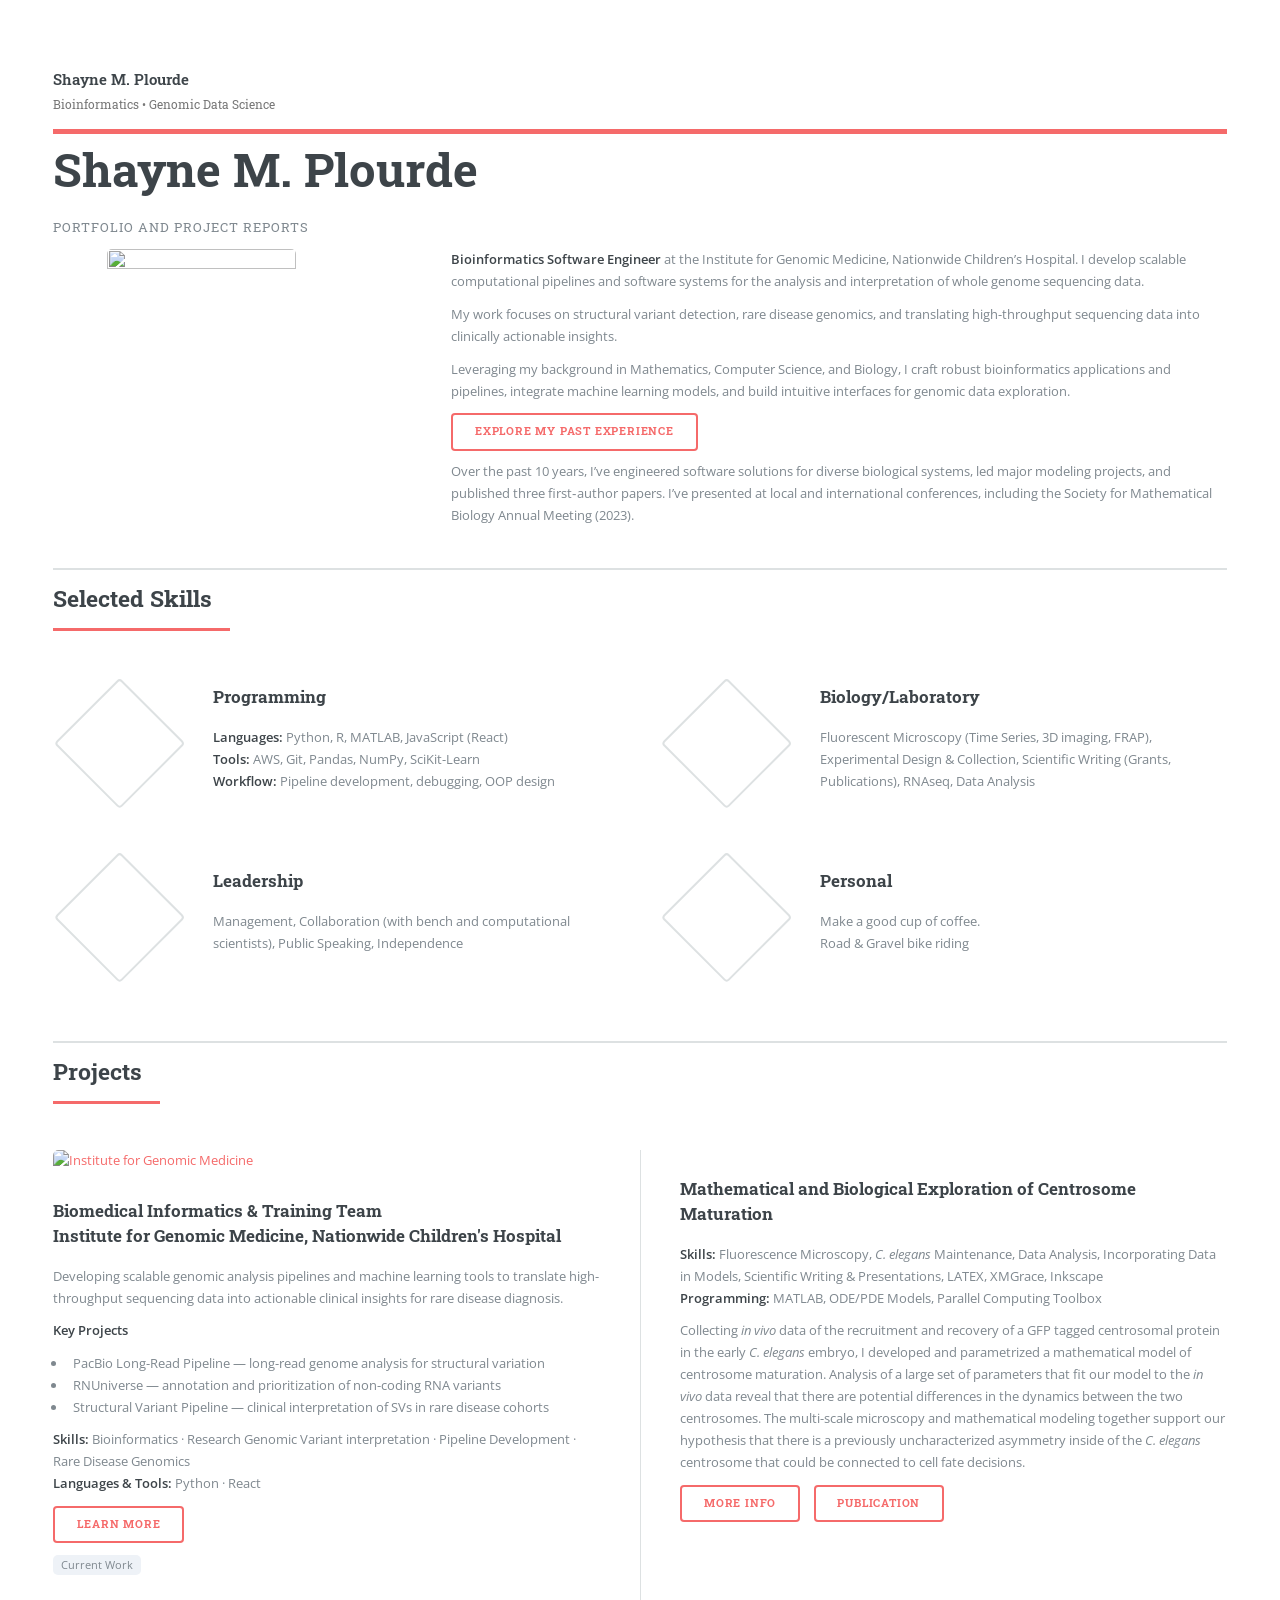
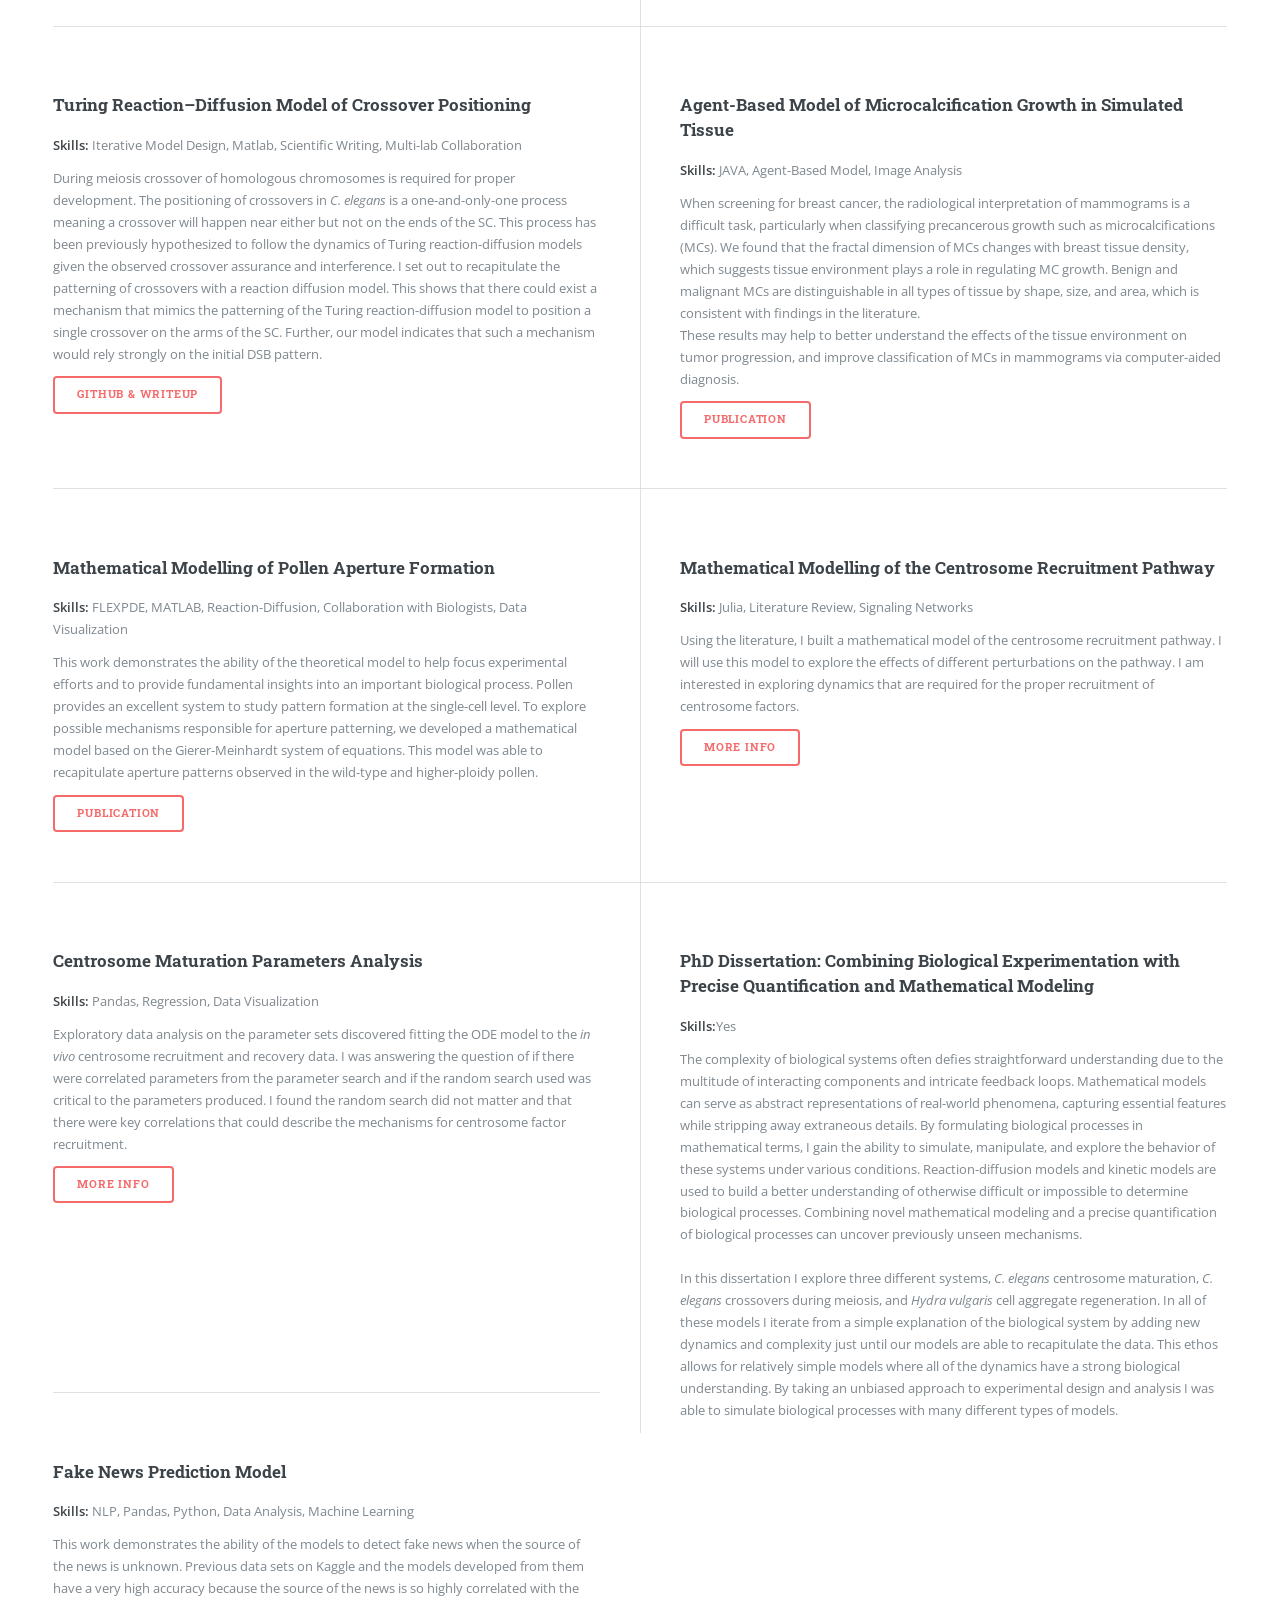
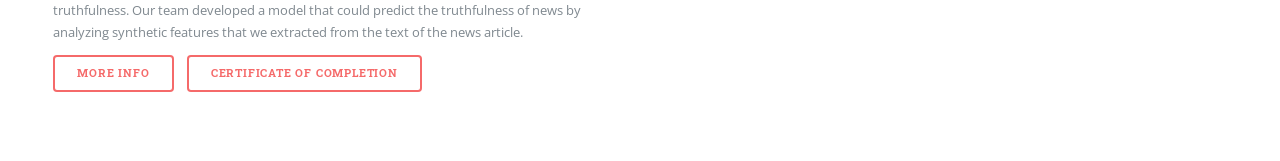
==== commit 354bb829: "Updates to experiences and uniformize headers" ====
--- a/index.html
+++ b/index.html
@@ -22,7 +22,12 @@
 
 							<!-- Header -->
 								<header id="header">
-									<a class="logo"><strong>Portfolio</strong> by Shayne M. Plourde</a>
+									<a class="logo">
+										<strong>Shayne M. Plourde</strong><br>
+										<span style="font-size:0.8em; color:#777;">
+											Bioinformatics • Genomic Data Science
+										</span>
+									</a>
 									<ul class="icons">
 										<li><a href="https://www.linkedin.com/in/shayne-plourde/" class="icon brands fa-linkedin"><span class="label">LinkedIn</span></a></li>
 										<li><a href="https://github.com/Shayne-Plourde" class="icon brands fa-github"><span class="label">Github</span></a></li>
@@ -47,8 +52,14 @@
 												<!-- Emphasize current role and software focus -->
 												<!-- <h2>Current Role</h2> -->
 												<p>
-												  <strong>Bioinformatics Software Engineer</strong>, Institute for Genomic Medicine, Nationwide Children’s Hospital<br>
-												  Designing and building scalable software tools for interpretation and analysis of next‑generation sequencing data to drive genetic discovery.
+													<strong>Bioinformatics Software Engineer</strong> at the Institute for Genomic Medicine, 
+													Nationwide Children’s Hospital. I develop scalable computational pipelines and software 
+													systems for the analysis and interpretation of whole genome sequencing data.
+												</p>
+
+												<p>
+													My work focuses on structural variant detection, rare disease genomics, and translating 
+													high-throughput sequencing data into clinically actionable insights.
 												</p>
 											  
 												<!-- Software development expertise overview -->
@@ -88,7 +99,12 @@
 											<span class="icon solid fa-code"></span>
 											<div class="content">
 												<h3>Programming</h3>
-												<p> AWS, Python (Pandas, Numpy, SciKit-Learn), Matlab (Parallel Computing, Statistics & Machine Learning), React , R, GitHub, XMGrace, LaTeX, Parameterization, OOP, Debugging </p>
+												<p>
+												<strong>Languages:</strong> Python, R, MATLAB, JavaScript (React)<br>
+												<strong>Tools:</strong> AWS, Git, Pandas, NumPy, SciKit-Learn<br>
+												<strong>Workflow:</strong> Pipeline development, debugging, OOP design
+												</p>
+
 											</div>
 										</article>
 										<article>
@@ -126,6 +142,7 @@
 											<a href="NCH_Genetics.html" class="image">
 												<img src="images/childrens_hospital.png" alt="Institute for Genomic Medicine">
 											</a>
+
 											<h3>
 												Biomedical Informatics &amp; Training Team<br>
 												<small>Institute for Genomic Medicine, Nationwide Children's Hospital</small>
@@ -134,14 +151,15 @@
 												Developing scalable genomic analysis pipelines and machine learning tools to translate 
 												high-throughput sequencing data into actionable clinical insights for rare disease diagnosis.
 											</p>
-											<p>
-												<strong>Selected Projects</strong>
-											</p>
+											
+											<p><strong>Key Projects</strong></p>
+
 											<ul>
-												<li><strong>PacBio Long-Read WGS Pipeline</strong> — End-to-end pipeline for long-read whole genome sequencing analysis</li>
-												<li><strong>RNUniverse</strong> — Non-coding RNA gene annotation and prioritization pipeline</li>
-												<li><strong>Structural Variant Pipeline</strong> — SV detection and interpretation pipeline</li>
-											</ul>
+											<li>PacBio Long-Read Pipeline — long-read genome analysis for structural variation</li>
+											<li>RNUniverse — annotation and prioritization of non-coding RNA variants</li>
+											<li>Structural Variant Pipeline — clinical interpretation of SVs in rare disease cohorts</li>
+											</ul>
+
 											<p>
 												<strong>Skills:</strong> Bioinformatics · Research Genomic Variant interpretation · Pipeline Development · Rare Disease Genomics<br>
 												<strong>Languages &amp; Tools:</strong> Python · React
@@ -149,6 +167,11 @@
 											<ul class="actions">
 												<li><a href="NCH_Genetics.html" class="button">Learn More</a></li>
 											</ul>
+																						<p>
+											<span style="font-size:0.8em; background:#eef2f7; padding:3px 8px; border-radius:5px;">
+												Current Work
+											</span>
+											</p>
 										</article>
 										  
 										<article>
@@ -165,7 +188,7 @@
 										</article>
 										<article>
 											<a href="https://github.com/Shayne-Plourde/Crossover-Model" class="image"><img src="images/SC Schematic.png" alt="" /></a>
-											<h3>Turing Model of Crossover Positioning</h3>
+											<h3>Turing Reaction–Diffusion Model of Crossover Positioning</h3>
 											<p><b>Skills:</b> Iterative Model Design, Matlab, Scientific Writing, Multi-lab Collaboration</p>
 											<p>During meiosis crossover of homologous chromosomes is required for proper development. The positioning of crossovers in <i>C. elegans</i> is a one-and-only-one process meaning a crossover will happen near either but not on the ends of the SC.
 												This process has been previously hypothesized to follow the dynamics of Turing reaction-diffusion models given the observed crossover assurance and interference. I set out to recapitulate the patterning of crossovers with a reaction diffusion model.
--- a/assets/css/main.css
+++ b/assets/css/main.css
@@ -2359,4 +2359,25 @@
 #main > .inner > section {
     padding-top: 0.8em !important;
     padding-bottom: 0.8em !important;
-}+}
+
+
+.publications {
+    list-style: none;
+    padding-left: 0;
+}
+
+.publications li {
+    margin-bottom: 1.2em;
+    padding-bottom: 0.8em;
+}
+
+.publications strong {
+    color: #222;
+}
+
+.poster-full iframe {
+    width: 100%;
+    height: 500px;
+    border: none;
+}
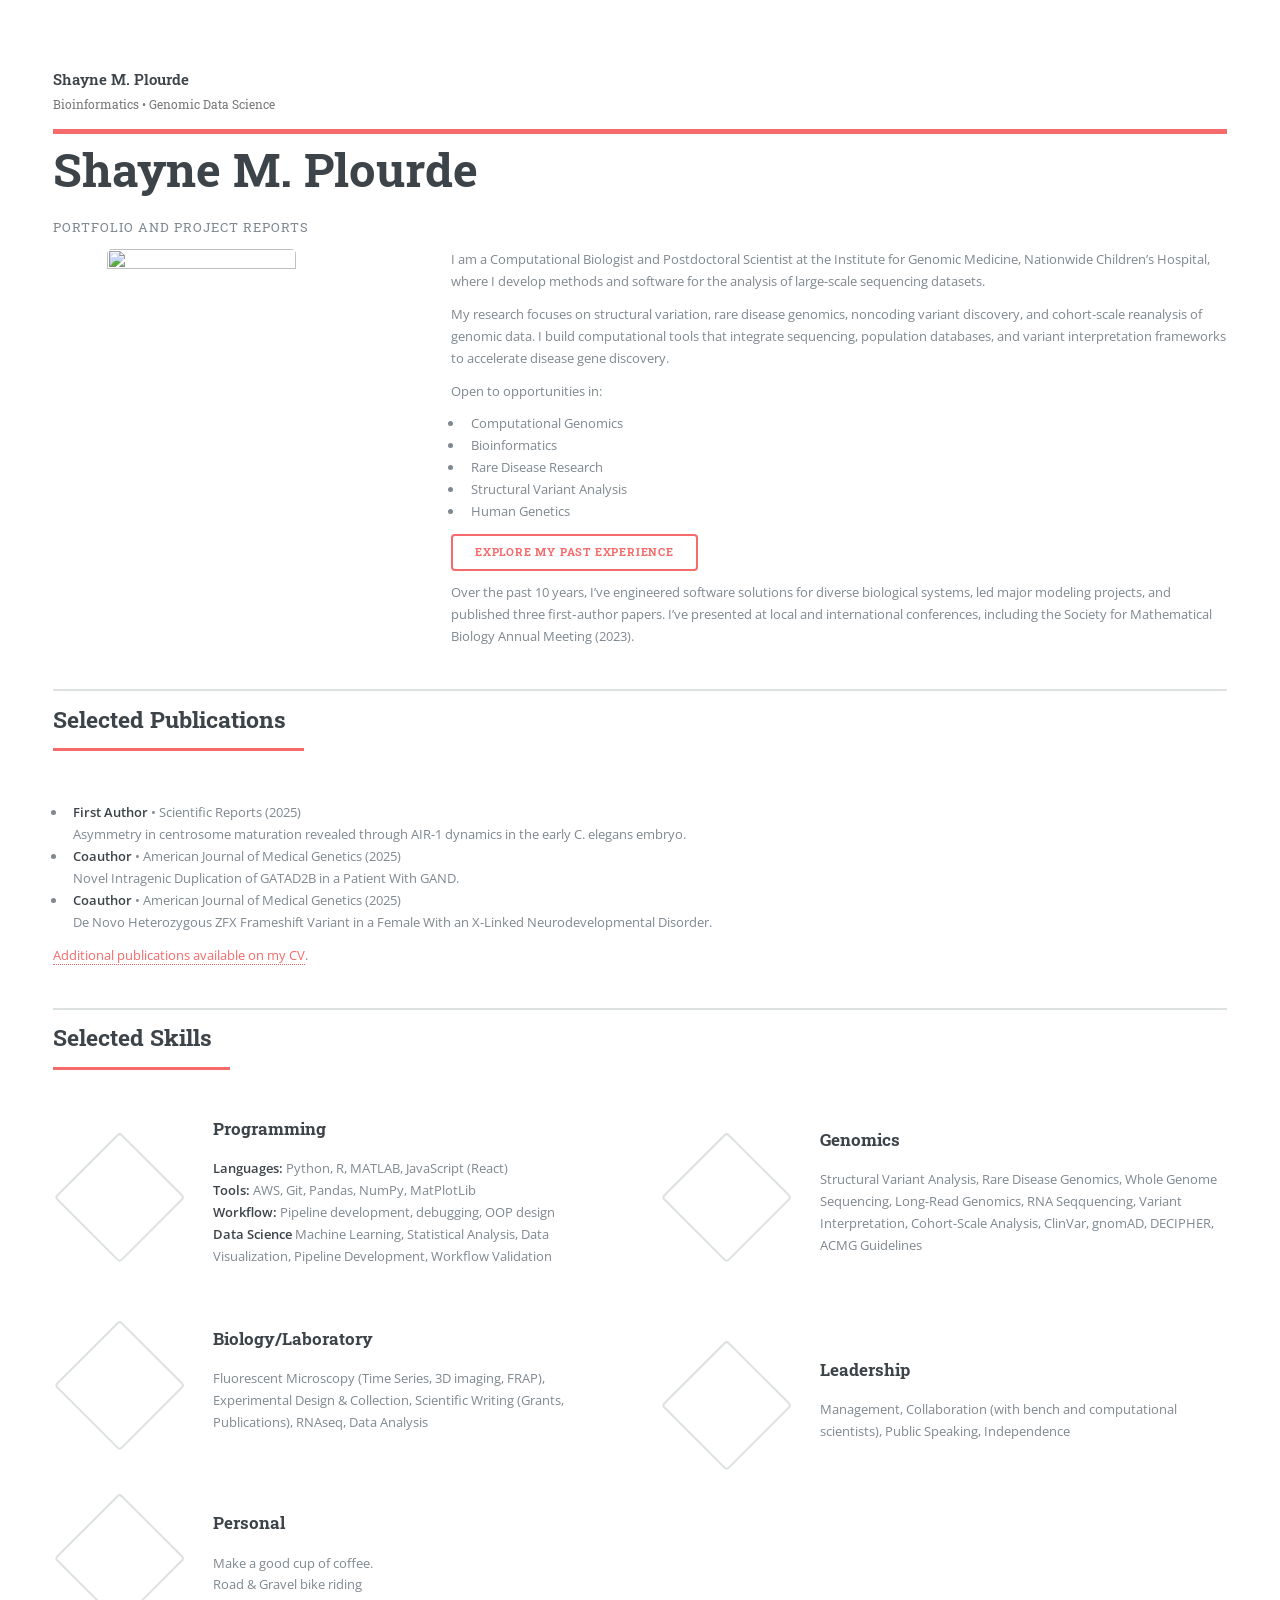
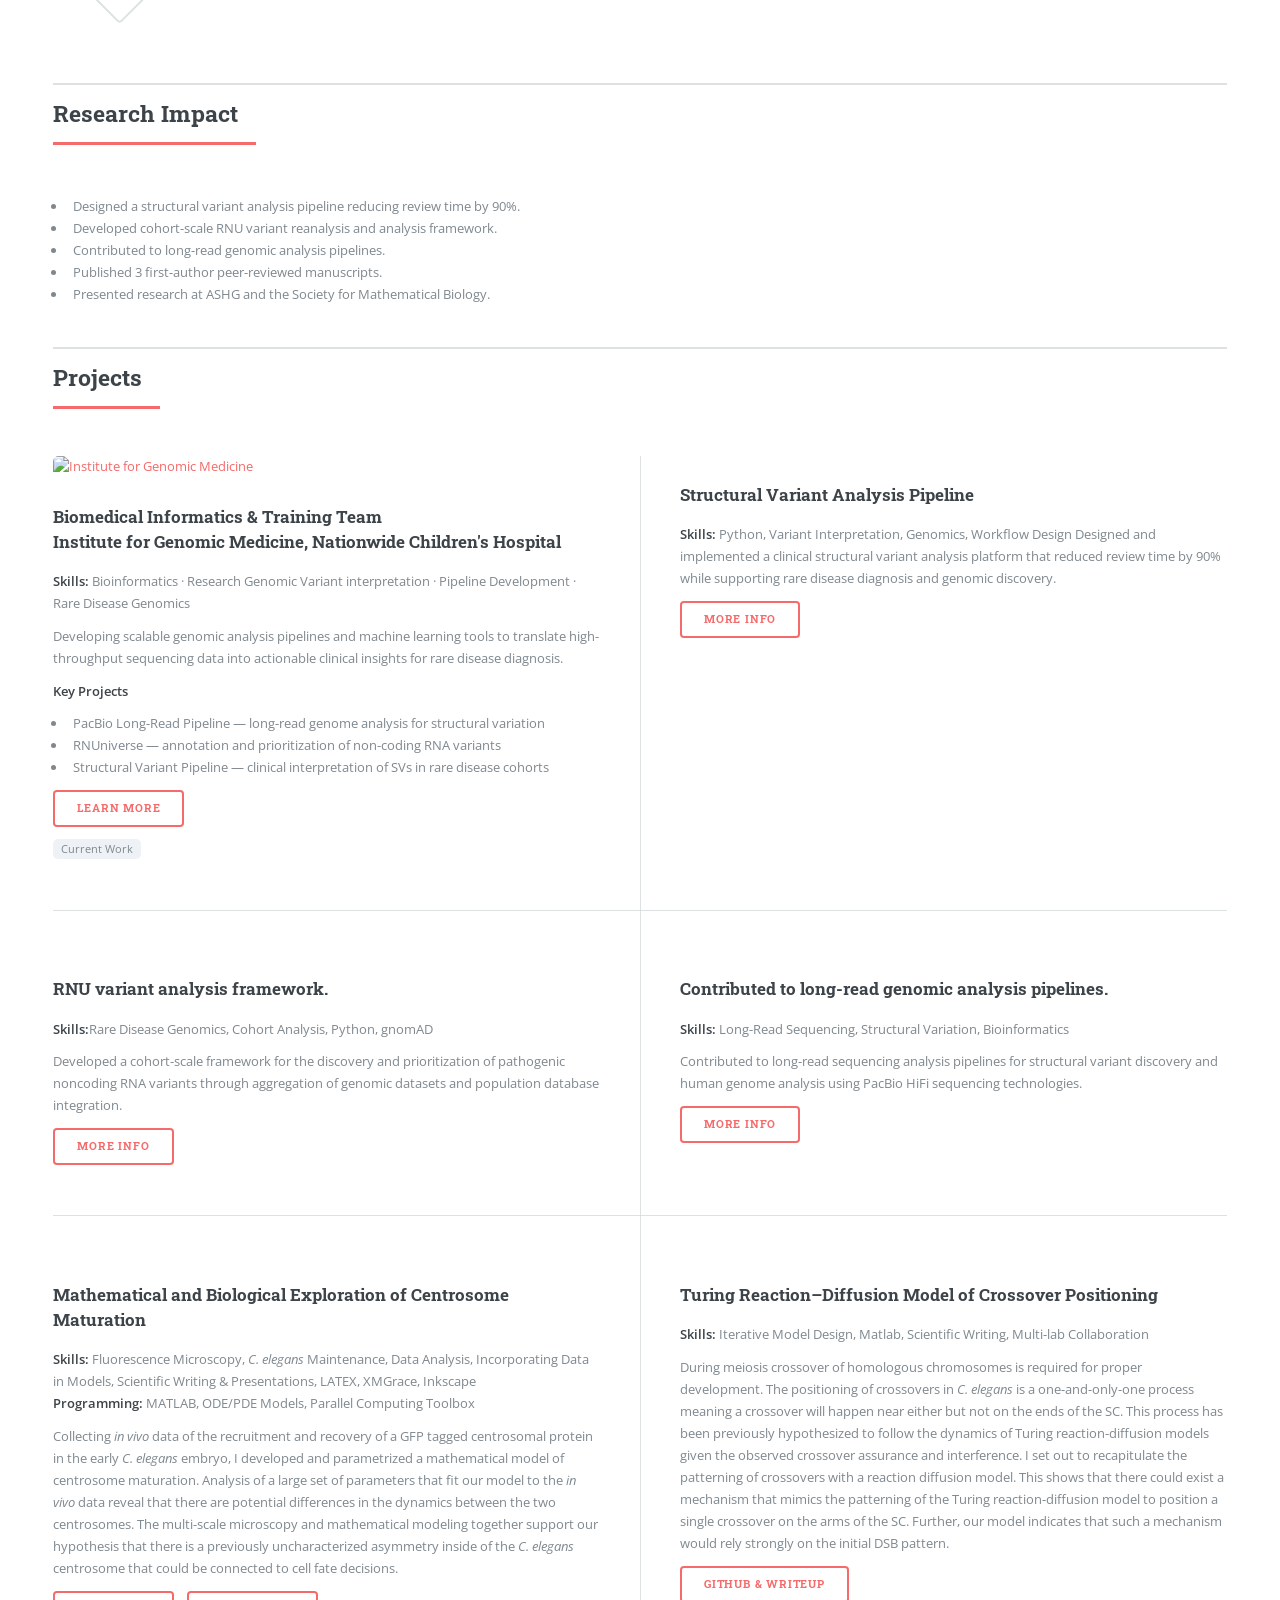
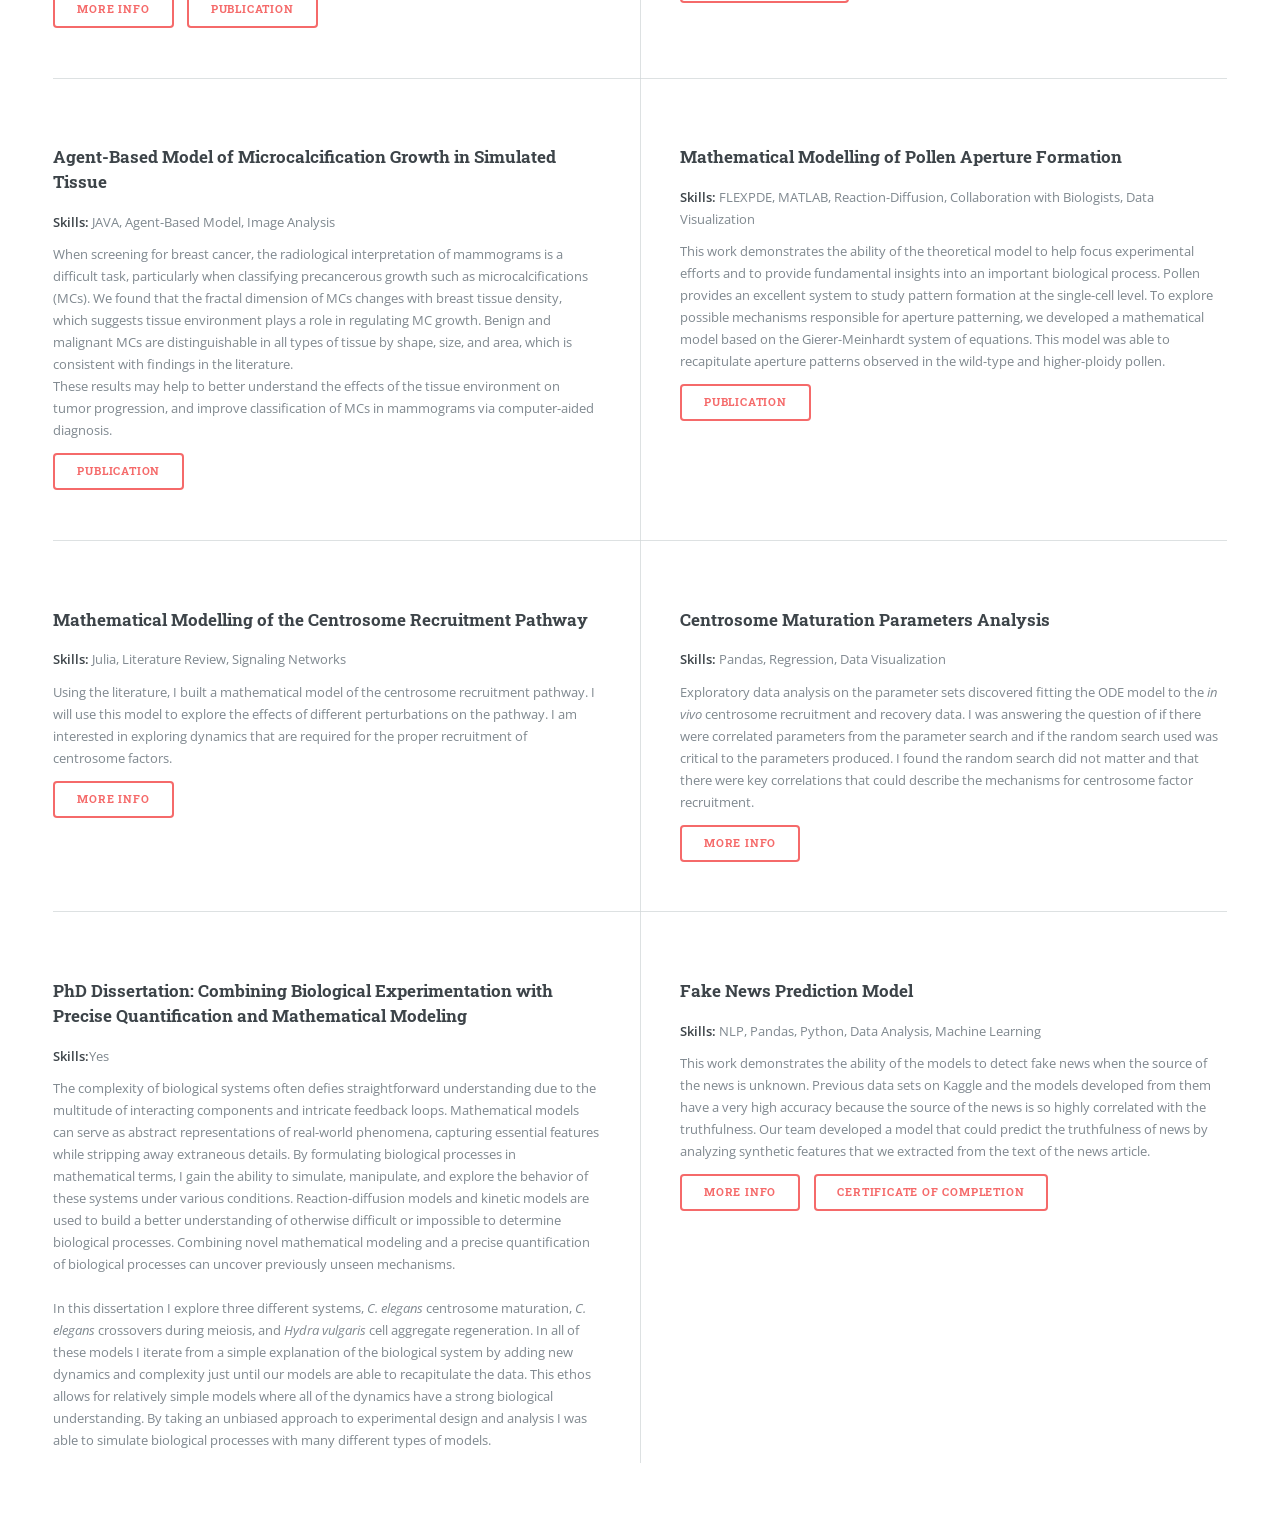
==== commit 9b361c2d: "Update current work. Add SV page" ====
--- a/index.html
+++ b/index.html
@@ -49,22 +49,29 @@
 												</span>
 											</div>
 											<div class="col-8 col-12-small">
-												<!-- Emphasize current role and software focus -->
-												<!-- <h2>Current Role</h2> -->
 												<p>
-													<strong>Bioinformatics Software Engineer</strong> at the Institute for Genomic Medicine, 
-													Nationwide Children’s Hospital. I develop scalable computational pipelines and software 
-													systems for the analysis and interpretation of whole genome sequencing data.
+													I am a Computational Biologist and Postdoctoral Scientist at the Institute for
+													Genomic Medicine, Nationwide Children’s Hospital, where I develop methods and
+													software for the analysis of large-scale sequencing datasets.
 												</p>
 
 												<p>
-													My work focuses on structural variant detection, rare disease genomics, and translating 
-													high-throughput sequencing data into clinically actionable insights.
-												</p>
-											  
-												<!-- Software development expertise overview -->
+													My research focuses on structural variation, rare disease genomics, noncoding
+													variant discovery, and cohort-scale reanalysis of genomic data. I build
+													computational tools that integrate sequencing, population databases, and
+													variant interpretation frameworks to accelerate disease gene discovery.
+												</p>	
+
 												<p>
-												  Leveraging my background in Mathematics, Computer Science, and Biology, I craft robust bioinformatics applications and pipelines, integrate machine learning models, and build intuitive interfaces for genomic data exploration.
+													Open to opportunities in:
+													<ul>
+														<li>Computational Genomics</li>
+														<li>Bioinformatics</li>
+														<li>Rare Disease Research</li>
+														<li>Structural Variant Analysis</li>
+														<li>Human Genetics</li>
+													</ul>
+
 												</p>
 											  
 												<!-- Call-to-action to past experience -->
@@ -89,6 +96,36 @@
 									
 								</section>
 
+								<section>
+									<header class="major">
+										<h2>Selected Publications</h2>
+									</header>
+
+									<ul>
+										<li>
+											<strong>First Author</strong> • Scientific Reports (2025)
+											<br>
+											Asymmetry in centrosome maturation revealed through AIR-1 dynamics in the early C. elegans embryo.
+										</li>
+
+										<li>
+											<strong>Coauthor</strong> • American Journal of Medical Genetics (2025)
+											<br>
+											Novel Intragenic Duplication of GATAD2B in a Patient With GAND.
+										</li>
+
+										<li>
+											<strong>Coauthor</strong> • American Journal of Medical Genetics (2025)
+											<br>
+											De Novo Heterozygous ZFX Frameshift Variant in a Female With an X-Linked Neurodevelopmental Disorder.
+										</li>
+									</ul>
+
+									<p>
+										<a href="VirtualCV.html">Additional publications available on my CV</a>.
+									</p>
+								</section>
+
 							<!-- Section -->
 								<section>
 									<header class="major">
@@ -101,10 +138,18 @@
 												<h3>Programming</h3>
 												<p>
 												<strong>Languages:</strong> Python, R, MATLAB, JavaScript (React)<br>
-												<strong>Tools:</strong> AWS, Git, Pandas, NumPy, SciKit-Learn<br>
-												<strong>Workflow:</strong> Pipeline development, debugging, OOP design
+												<strong>Tools:</strong> AWS, Git, Pandas, NumPy, MatPlotLib<br>
+												<strong>Workflow:</strong> Pipeline development, debugging, OOP design<br>
+												<strong>Data Science</strong> Machine Learning, Statistical Analysis, Data Visualization, Pipeline Development, Workflow Validation
 												</p>
 
+											</div>
+										</article>
+										<article>
+											<span class="icon solid fa-dna"></span>
+											<div class="content">
+												<h3>Genomics</h3>
+												<p>Structural Variant Analysis, Rare Disease Genomics, Whole Genome Sequencing, Long-Read Genomics, RNA Seqquencing, Variant Interpretation, Cohort-Scale Analysis, ClinVar, gnomAD, DECIPHER, ACMG Guidelines</p>
 											</div>
 										</article>
 										<article>
@@ -132,6 +177,20 @@
 									</div>
 								</section>
 
+								<section>
+									<header class="major">
+										<h2>Research Impact</h2>
+									</header>
+
+									<ul>
+										<li>Designed a structural variant analysis pipeline reducing review time by 90%.</li>
+										<li>Developed cohort-scale RNU variant reanalysis and analysis framework.</li>
+										<li>Contributed to long-read genomic analysis pipelines.</li>
+										<li>Published 3 first-author peer-reviewed manuscripts.</li>
+										<li>Presented research at ASHG and the Society for Mathematical Biology.</li>
+									</ul>
+								</section>
+
 							<!-- Section -->
 								<section>
 									<header class="major">
@@ -147,6 +206,9 @@
 												Biomedical Informatics &amp; Training Team<br>
 												<small>Institute for Genomic Medicine, Nationwide Children's Hospital</small>
 											</h3>
+											<p>
+												<strong>Skills:</strong> Bioinformatics · Research Genomic Variant interpretation · Pipeline Development · Rare Disease Genomics<br>
+											</p>
 											<p>
 												Developing scalable genomic analysis pipelines and machine learning tools to translate 
 												high-throughput sequencing data into actionable clinical insights for rare disease diagnosis.
@@ -160,10 +222,6 @@
 											<li>Structural Variant Pipeline — clinical interpretation of SVs in rare disease cohorts</li>
 											</ul>
 
-											<p>
-												<strong>Skills:</strong> Bioinformatics · Research Genomic Variant interpretation · Pipeline Development · Rare Disease Genomics<br>
-												<strong>Languages &amp; Tools:</strong> Python · React
-											</p>
 											<ul class="actions">
 												<li><a href="NCH_Genetics.html" class="button">Learn More</a></li>
 											</ul>
@@ -172,6 +230,38 @@
 												Current Work
 											</span>
 											</p>
+										</article>
+										<article>
+											<a href="SVs.html" class="image"><img src="images/SVs.jpg" alt="" /></a>
+											<h3>Structural Variant Analysis Pipeline</h3>
+											<p><b>Skills:</b> Python, Variant Interpretation, Genomics, Workflow Design
+
+												Designed and implemented a clinical structural variant analysis platform that reduced review time by 90% while supporting rare disease diagnosis and genomic discovery.
+
+											</p>
+											<ul class="actions">
+												<li><a href="SVs.html" class="button">More Info</a></li>
+											</ul>
+										</article>
+
+										<article>
+											<a href="RNU.html" class="image"><img src="images/RNU.jpg" alt="" /></a>
+											<h3>RNU variant analysis framework.</h3>
+											<p><b>Skills:</b>Rare Disease Genomics, Cohort Analysis, Python, gnomAD</p>
+											<p>Developed a cohort-scale framework for the discovery and prioritization of pathogenic noncoding RNA variants through aggregation of genomic datasets and population database integration.</p>
+											<ul class="actions">
+												<li><a href="RNU.html" class="button">More Info</a></li>
+											</ul>
+										</article>
+
+										<article>
+											<a href="pbGS.html" class="image"><img src="images/pbGS.jpg" alt="" /></a>
+											<h3>Contributed to long-read genomic analysis pipelines.</h3>
+											<p><b>Skills:</b> Long-Read Sequencing, Structural Variation, Bioinformatics</p>
+											<p>Contributed to long-read sequencing analysis pipelines for structural variant discovery and human genome analysis using PacBio HiFi sequencing technologies.</p>
+											<ul class="actions">
+												<li><a href="pbGS.html" class="button">More Info</a></li>
+											</ul>
 										</article>
 										  
 										<article>
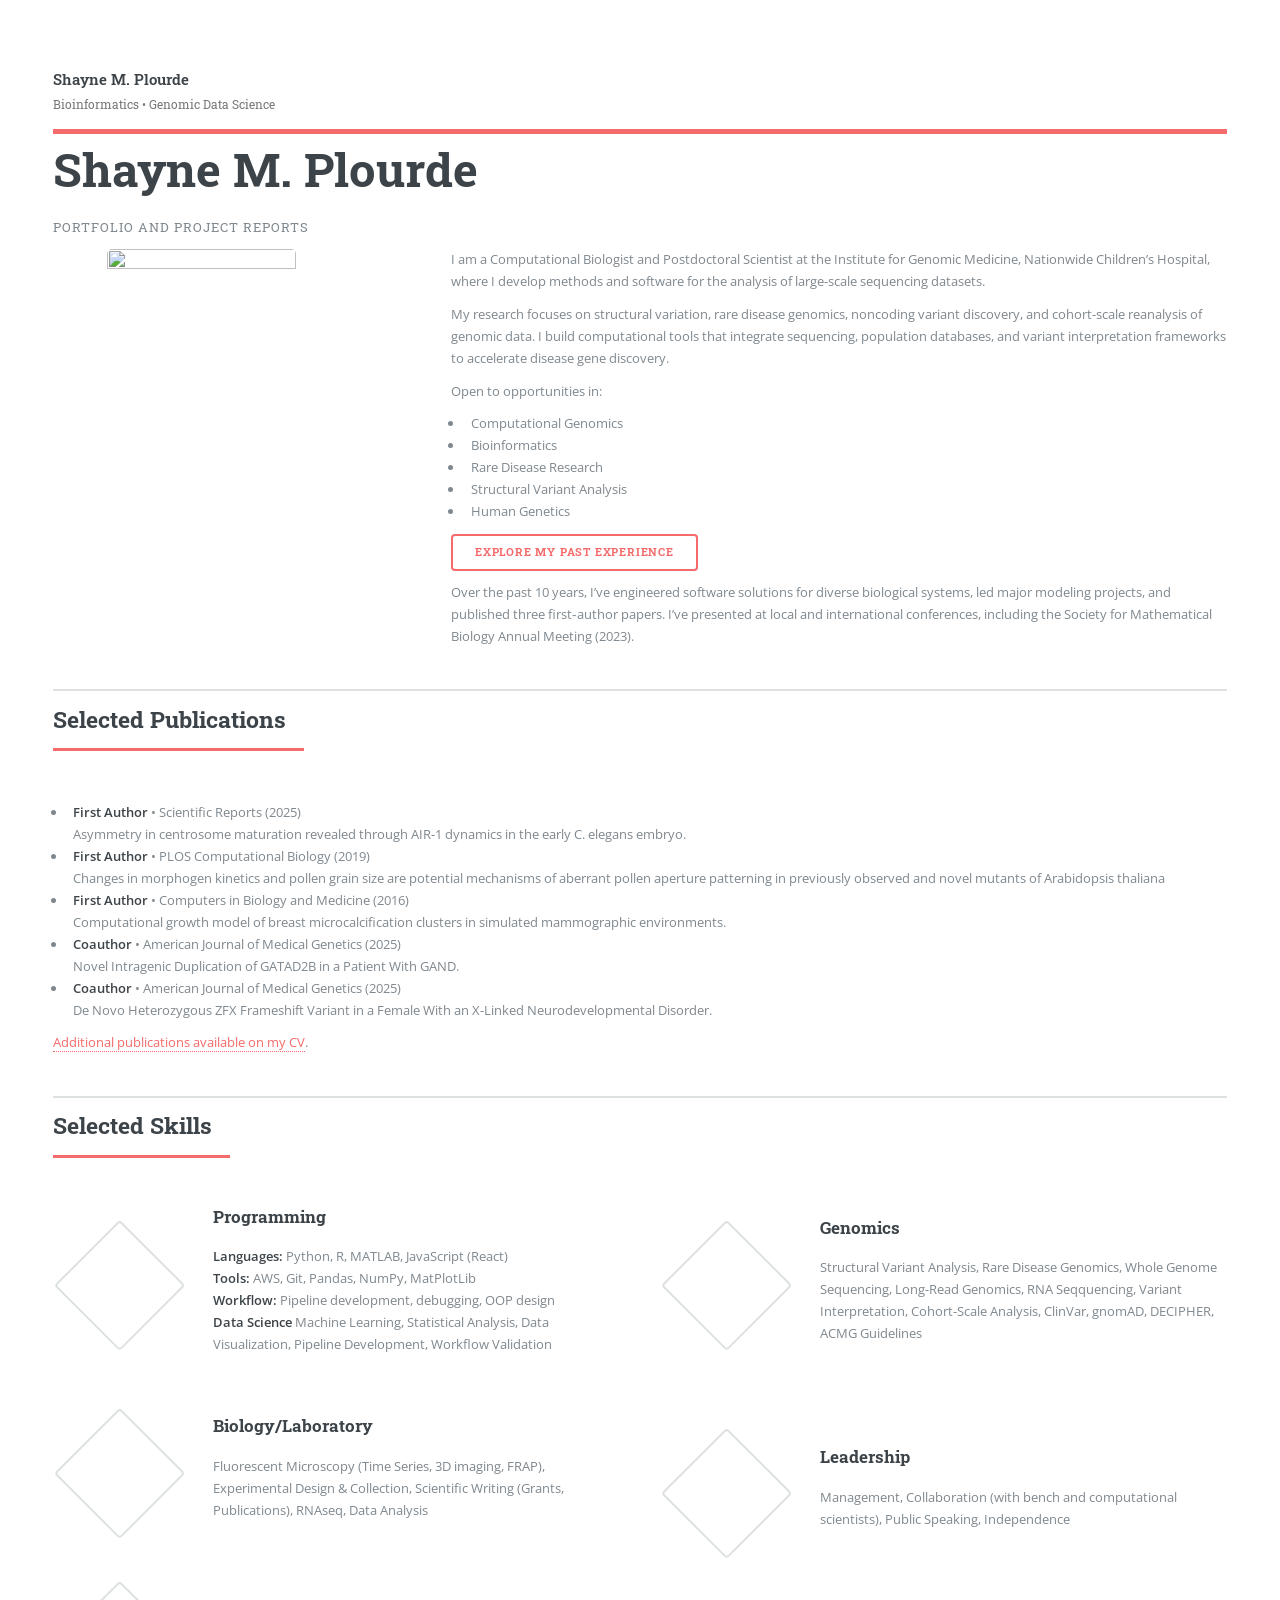
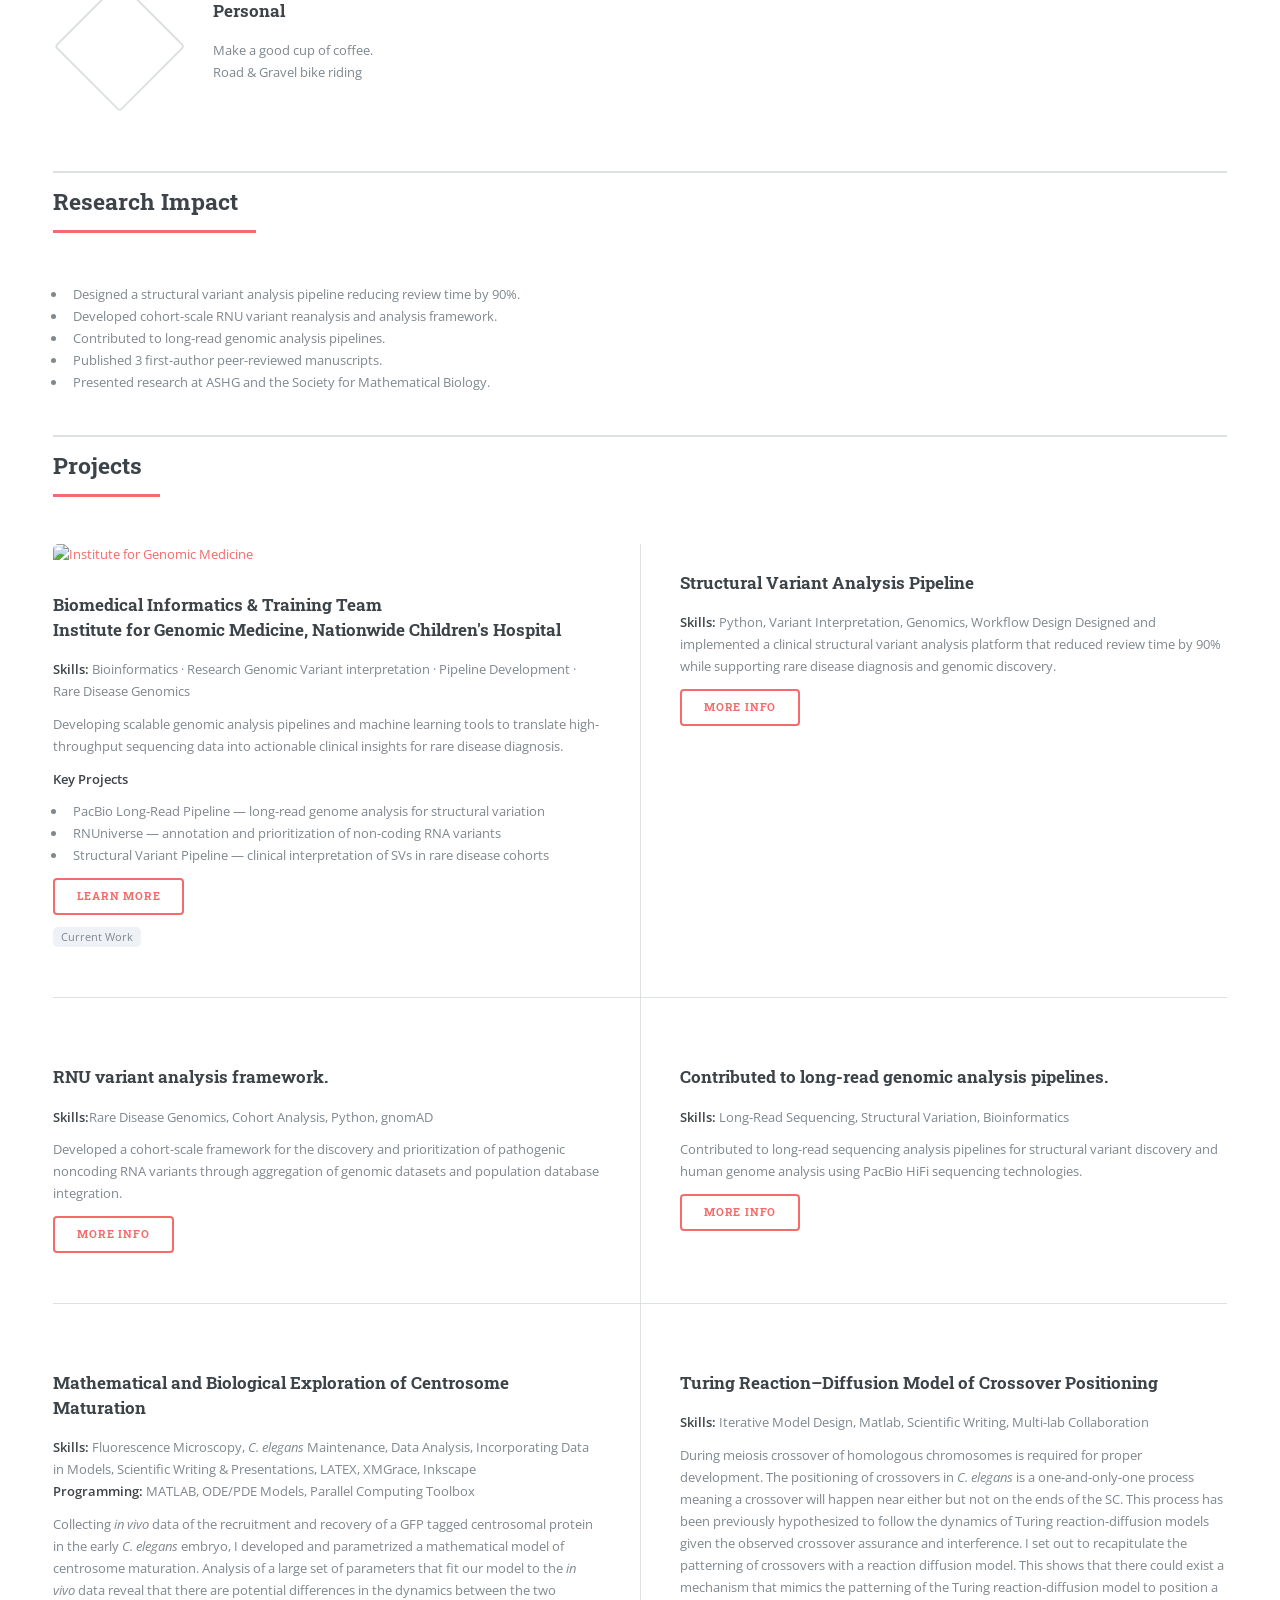
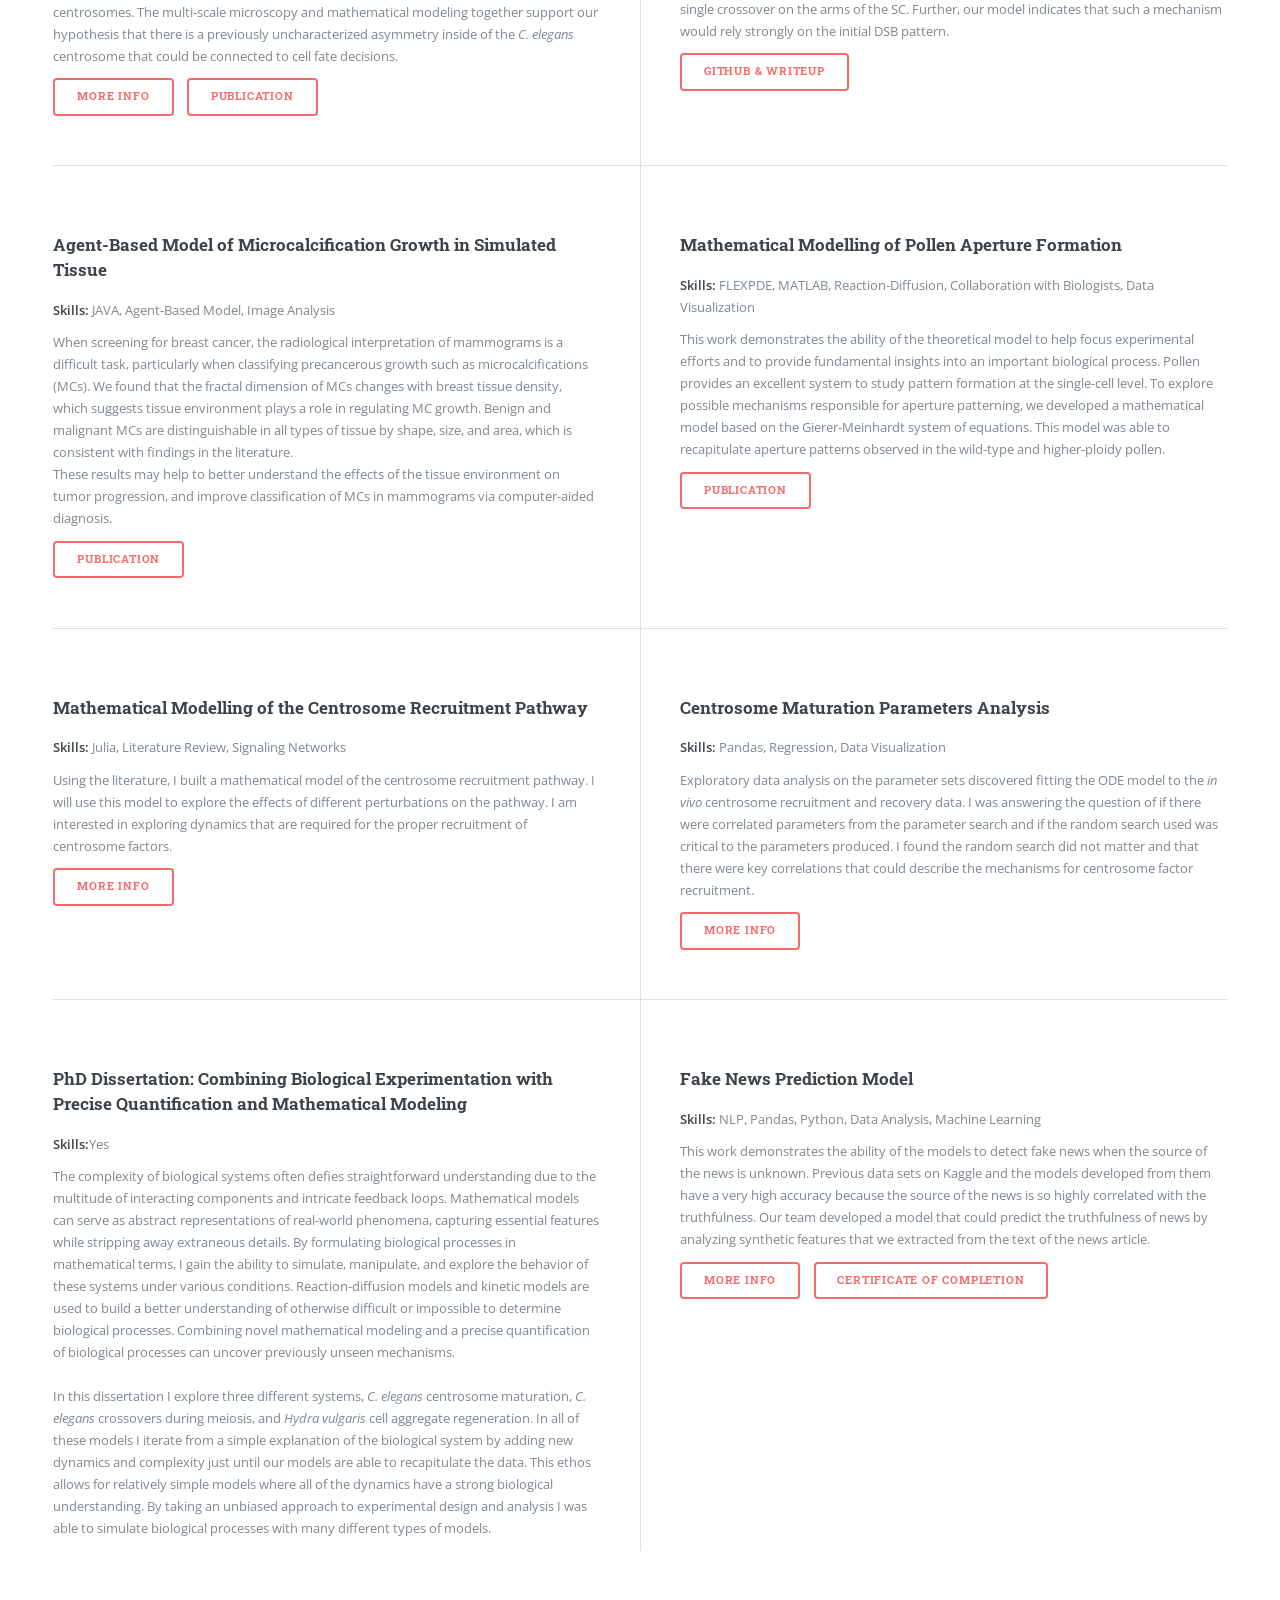
==== commit a7c2d919: "Update sidebar and publications" ====
--- a/index.html
+++ b/index.html
@@ -106,6 +106,18 @@
 											<strong>First Author</strong> • Scientific Reports (2025)
 											<br>
 											Asymmetry in centrosome maturation revealed through AIR-1 dynamics in the early C. elegans embryo.
+										</li>
+
+										<li>
+											<strong>First Author</strong> • PLOS Computational Biology (2019)
+											<br>
+											Changes in morphogen kinetics and pollen grain size are potential mechanisms of aberrant pollen aperture patterning in previously observed and novel mutants of Arabidopsis thaliana
+										</li>
+
+										<li>
+											<strong>First Author</strong> • Computers in Biology and Medicine (2016)
+											<br>
+											Computational growth model of breast microcalcification clusters in simulated mammographic environments.
 										</li>
 
 										<li>
@@ -385,7 +397,13 @@
 									</header>
 									<ul>
 										<li><a href="index.html">Homepage</a></li>
-										<li><a href="NCH_Genetics.html">Variant Analyst</a></li>
+										<li>
+											<span class="opener">Computational Genomics</span>
+											<ul>
+												<li><a href="NCH_Genetics.html">Current Rolee</a></li>
+												<li><a href="SVs.html">Structural Variants</a></li>
+											</ul>
+										</li>
 										<li>
 											<span class="opener">Centrosome Project Reports</span>
 											<ul>
@@ -395,33 +413,9 @@
 											</ul>
 										</li>
 										<li><a href="NLP.html">Fake News Detection</a></li>
-										<li><a href="VirtualCV.html">Experience</a></li>
+										<li><a href="VirtualCV.html">Experiences</a></li>
 									</ul>
 								</nav>
-
-							<!-- Section 
-								<section>
-									<header class="major">
-										<h2>Ante interdum</h2>
-									</header>
-									<div class="mini-posts">
-										<article>
-											<a href="#" class="image"><img src="images/pic07.jpg" alt="" /></a>
-											<p>Aenean ornare velit lacus, ac varius enim lorem ullamcorper dolore aliquam.</p>
-										</article>
-										<article>
-											<a href="#" class="image"><img src="images/pic08.jpg" alt="" /></a>
-											<p>Aenean ornare velit lacus, ac varius enim lorem ullamcorper dolore aliquam.</p>
-										</article>
-										<article>
-											<a href="#" class="image"><img src="images/pic09.jpg" alt="" /></a>
-											<p>Aenean ornare velit lacus, ac varius enim lorem ullamcorper dolore aliquam.</p>
-										</article>
-									</div>
-									<ul class="actions">
-										<li><a href="#" class="button">More</a></li>
-									</ul>
-								</section>-->
 
 							<!-- Section -->
 								<section>
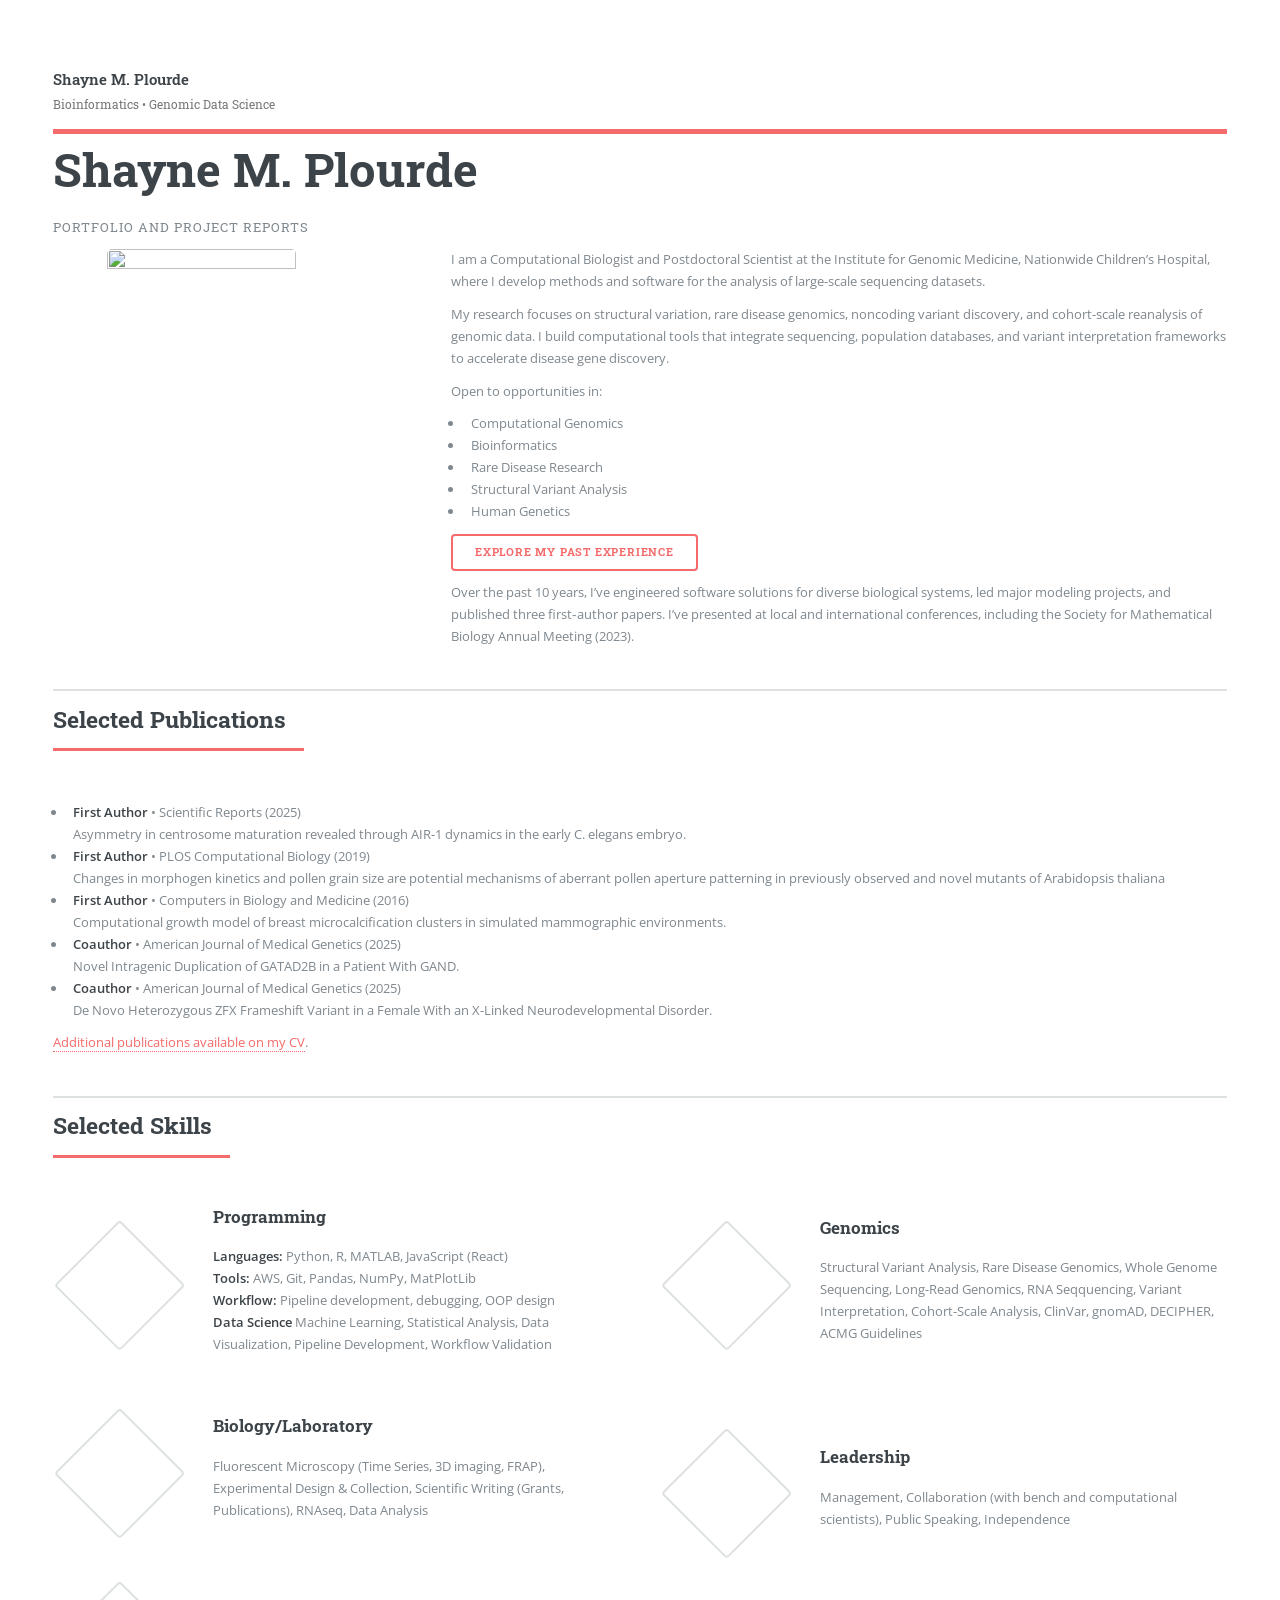
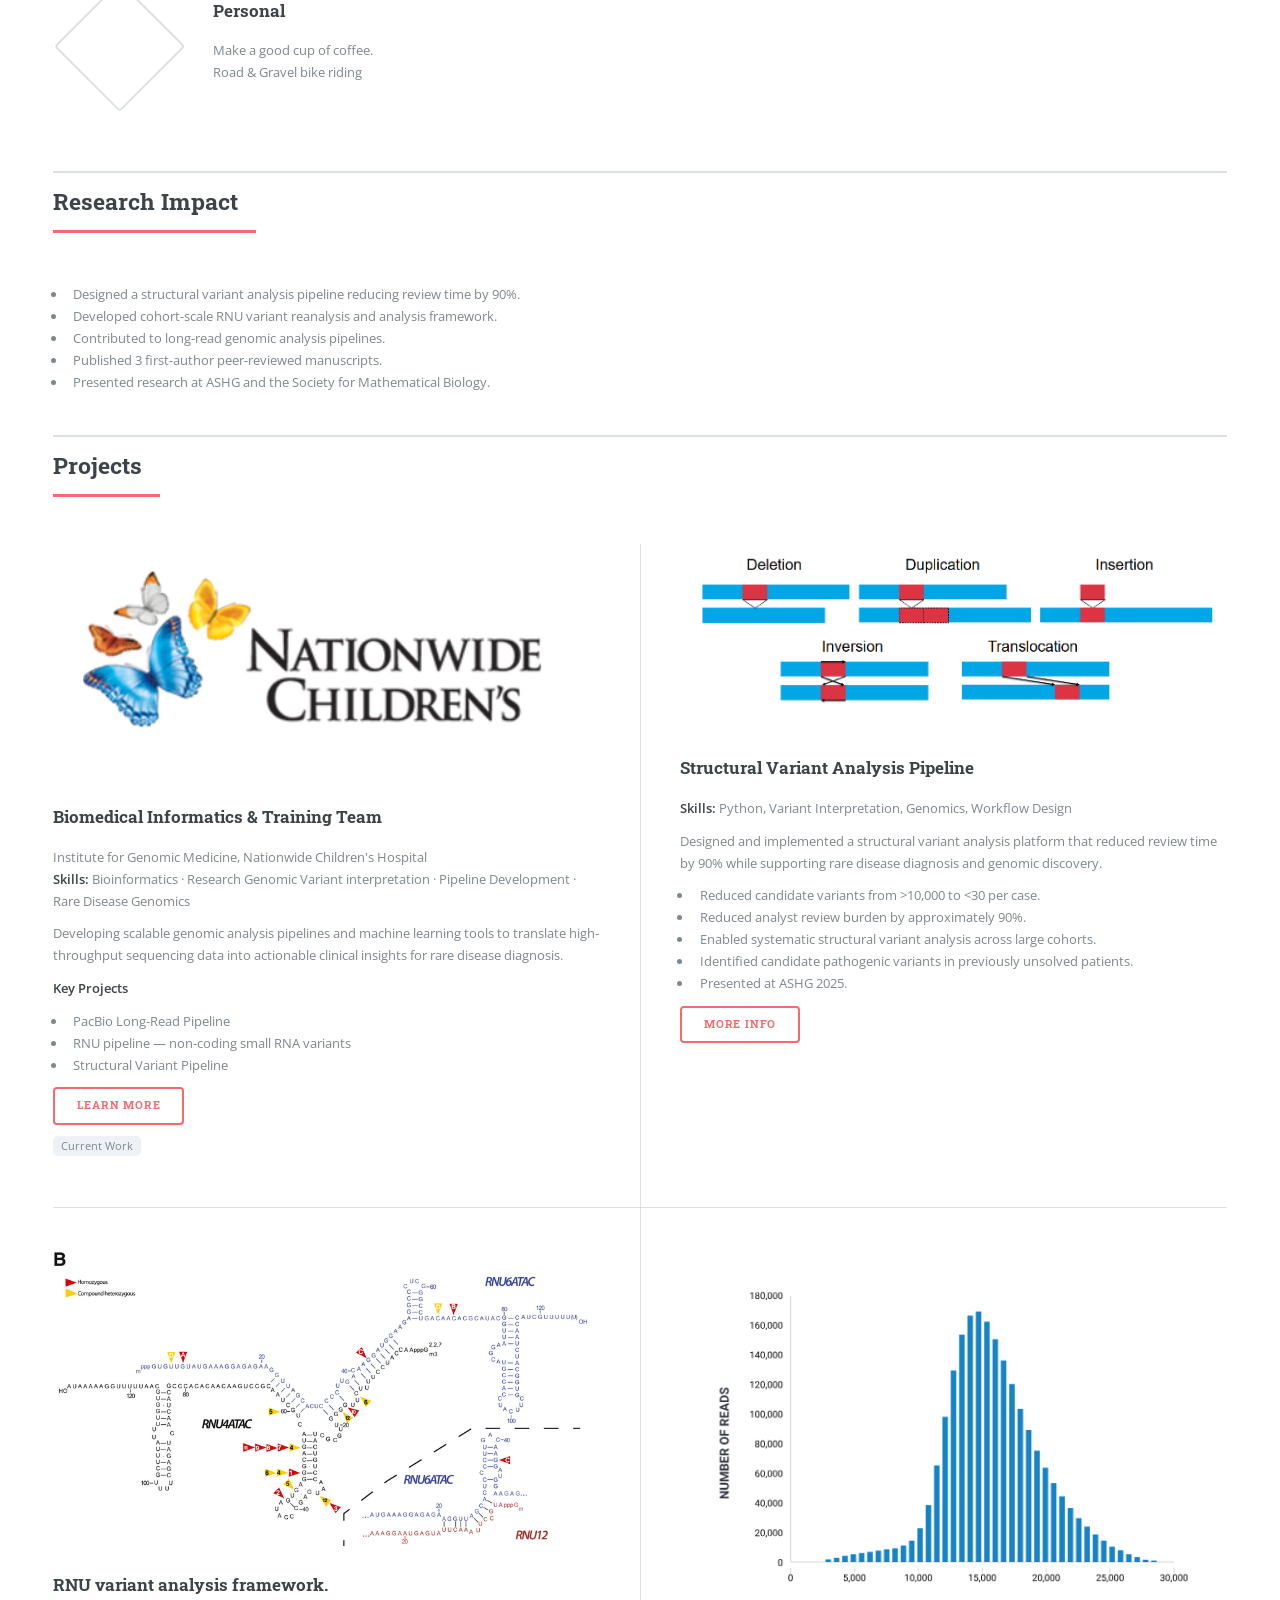
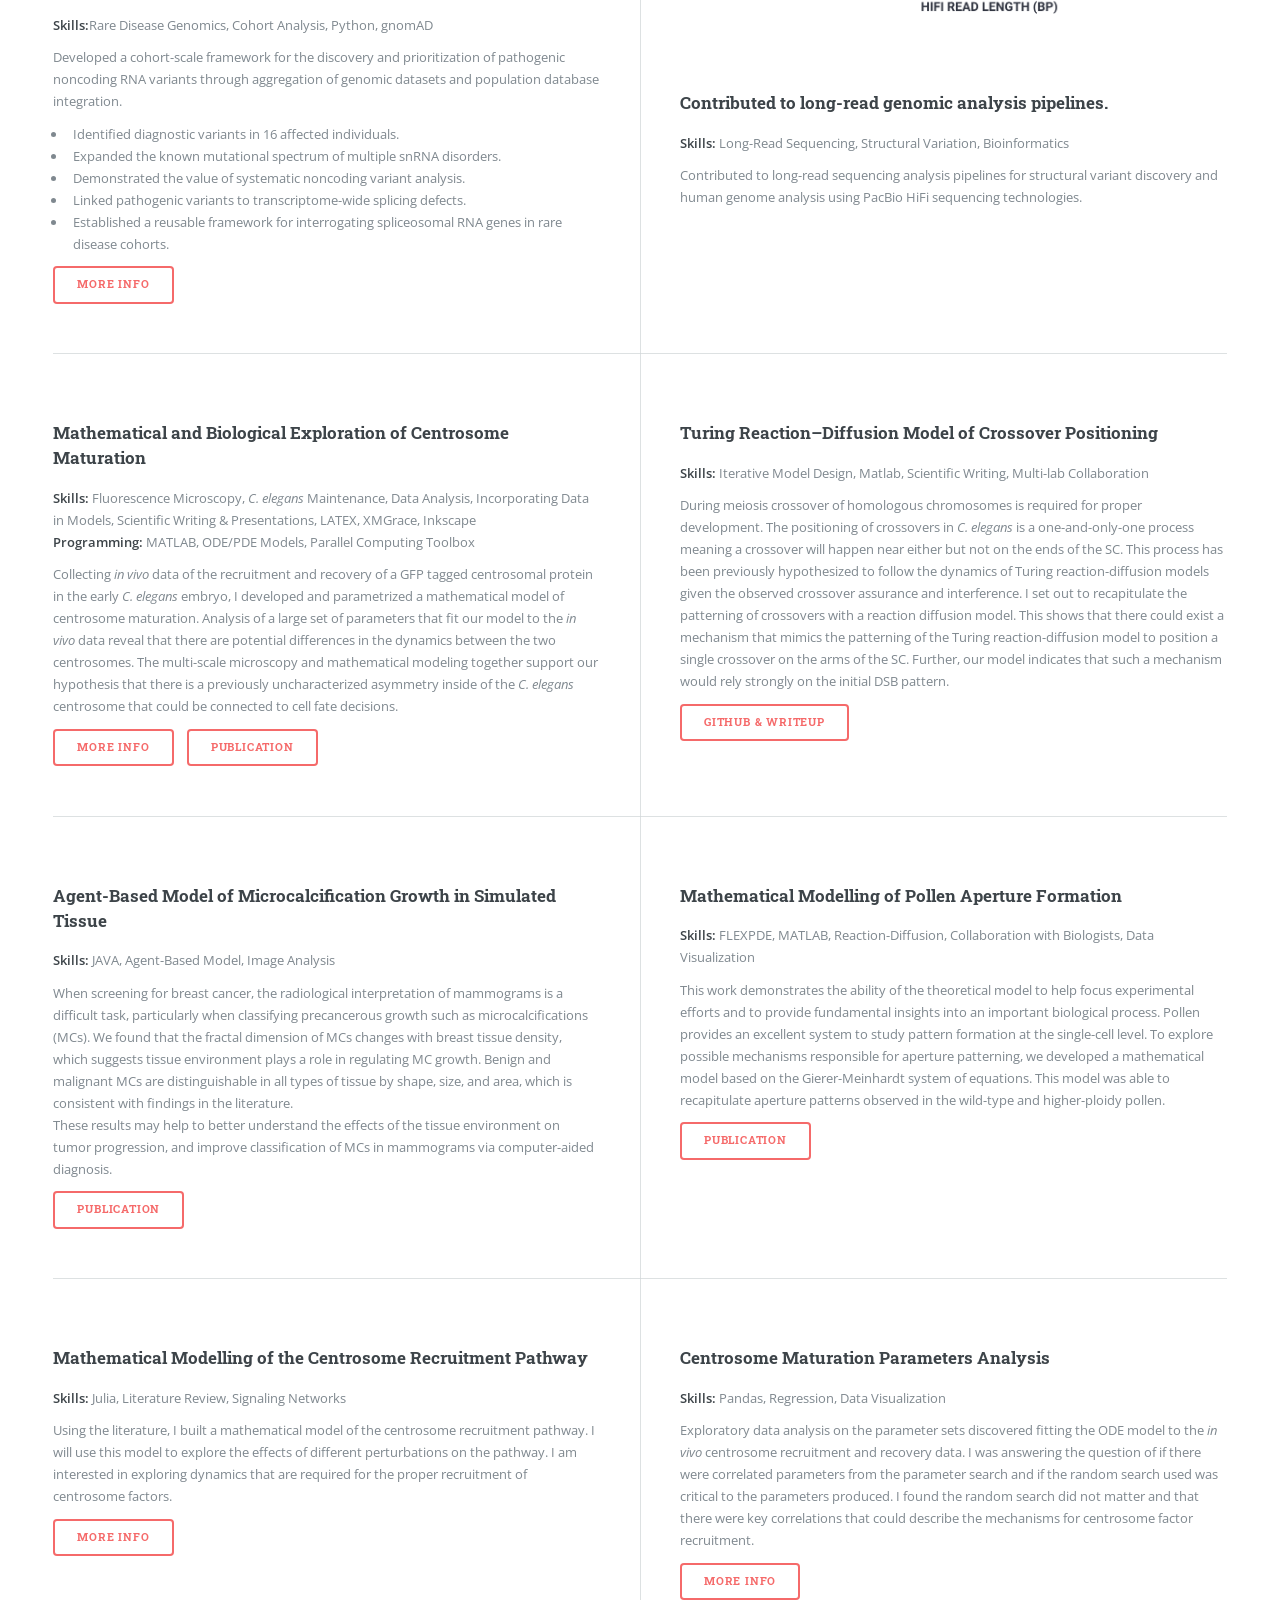
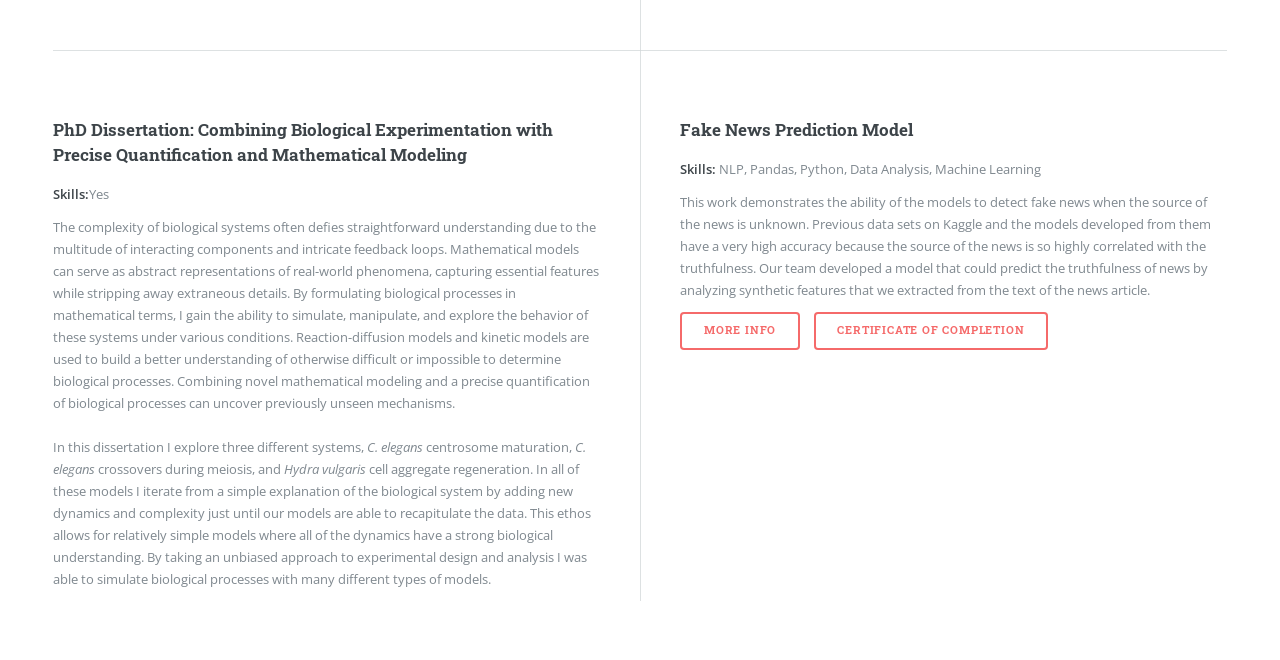
==== commit 36ffd176: "RNU work" ====
--- a/index.html
+++ b/index.html
@@ -216,8 +216,9 @@
 
 											<h3>
 												Biomedical Informatics &amp; Training Team<br>
-												<small>Institute for Genomic Medicine, Nationwide Children's Hospital</small>
 											</h3>
+											<small>Institute for Genomic Medicine, Nationwide Children's Hospital</small>
+
 											<p>
 												<strong>Skills:</strong> Bioinformatics · Research Genomic Variant interpretation · Pipeline Development · Rare Disease Genomics<br>
 											</p>
@@ -229,9 +230,9 @@
 											<p><strong>Key Projects</strong></p>
 
 											<ul>
-											<li>PacBio Long-Read Pipeline — long-read genome analysis for structural variation</li>
-											<li>RNUniverse — annotation and prioritization of non-coding RNA variants</li>
-											<li>Structural Variant Pipeline — clinical interpretation of SVs in rare disease cohorts</li>
+											<li>PacBio Long-Read Pipeline</li>
+											<li>RNU pipeline — non-coding small RNA variants</li>
+											<li>Structural Variant Pipeline</li>
 											</ul>
 
 											<ul class="actions">
@@ -244,35 +245,46 @@
 											</p>
 										</article>
 										<article>
-											<a href="SVs.html" class="image"><img src="images/SVs.jpg" alt="" /></a>
+											<a href="SVs.html" class="image"><img src="images/SVs.png" alt="" /></a>
 											<h3>Structural Variant Analysis Pipeline</h3>
-											<p><b>Skills:</b> Python, Variant Interpretation, Genomics, Workflow Design
-
-												Designed and implemented a clinical structural variant analysis platform that reduced review time by 90% while supporting rare disease diagnosis and genomic discovery.
-
-											</p>
+											<p><b>Skills:</b> Python, Variant Interpretation, Genomics, Workflow Design</p>
+											<p>Designed and implemented a structural variant analysis platform that reduced review time by 90% while supporting rare disease diagnosis and genomic discovery.</p>
+											<ul>
+												<li>Reduced candidate variants from &gt;10,000 to &lt;30 per case.</li>
+												<li>Reduced analyst review burden by approximately 90%.</li>
+												<li>Enabled systematic structural variant analysis across large cohorts.</li>
+												<li>Identified candidate pathogenic variants in previously unsolved patients.</li>
+												<li>Presented at ASHG 2025.</li>
+											</ul>
 											<ul class="actions">
 												<li><a href="SVs.html" class="button">More Info</a></li>
 											</ul>
 										</article>
 
 										<article>
-											<a href="RNU.html" class="image"><img src="images/RNU.jpg" alt="" /></a>
+											<a href="RNU.html" class="image"><img src="images/RNU.png" alt="" /></a>
 											<h3>RNU variant analysis framework.</h3>
 											<p><b>Skills:</b>Rare Disease Genomics, Cohort Analysis, Python, gnomAD</p>
 											<p>Developed a cohort-scale framework for the discovery and prioritization of pathogenic noncoding RNA variants through aggregation of genomic datasets and population database integration.</p>
+											<ul>
+												<li>Identified diagnostic variants in 16 affected individuals.</li>
+												<li>Expanded the known mutational spectrum of multiple snRNA disorders.</li>
+												<li>Demonstrated the value of systematic noncoding variant analysis.</li>
+												<li>Linked pathogenic variants to transcriptome-wide splicing defects.</li>
+												<li>Established a reusable framework for interrogating spliceosomal RNA genes in rare disease cohorts.</li>
+											</ul>
 											<ul class="actions">
 												<li><a href="RNU.html" class="button">More Info</a></li>
 											</ul>
 										</article>
 
 										<article>
-											<a href="pbGS.html" class="image"><img src="images/pbGS.jpg" alt="" /></a>
+											<a href="pbGS.html" class="image"><img src="images/PacBio.png" alt="" /></a>
 											<h3>Contributed to long-read genomic analysis pipelines.</h3>
 											<p><b>Skills:</b> Long-Read Sequencing, Structural Variation, Bioinformatics</p>
 											<p>Contributed to long-read sequencing analysis pipelines for structural variant discovery and human genome analysis using PacBio HiFi sequencing technologies.</p>
 											<ul class="actions">
-												<li><a href="pbGS.html" class="button">More Info</a></li>
+												<!-- <li><a href="pbGS.html" class="button">More Info</a></li> -->
 											</ul>
 										</article>
 										  
@@ -400,8 +412,9 @@
 										<li>
 											<span class="opener">Computational Genomics</span>
 											<ul>
-												<li><a href="NCH_Genetics.html">Current Rolee</a></li>
+												<li><a href="NCH_Genetics.html">Current Role</a></li>
 												<li><a href="SVs.html">Structural Variants</a></li>
+												<li><a href="RNU.html">Small RNA Variants</a></li>
 											</ul>
 										</li>
 										<li>
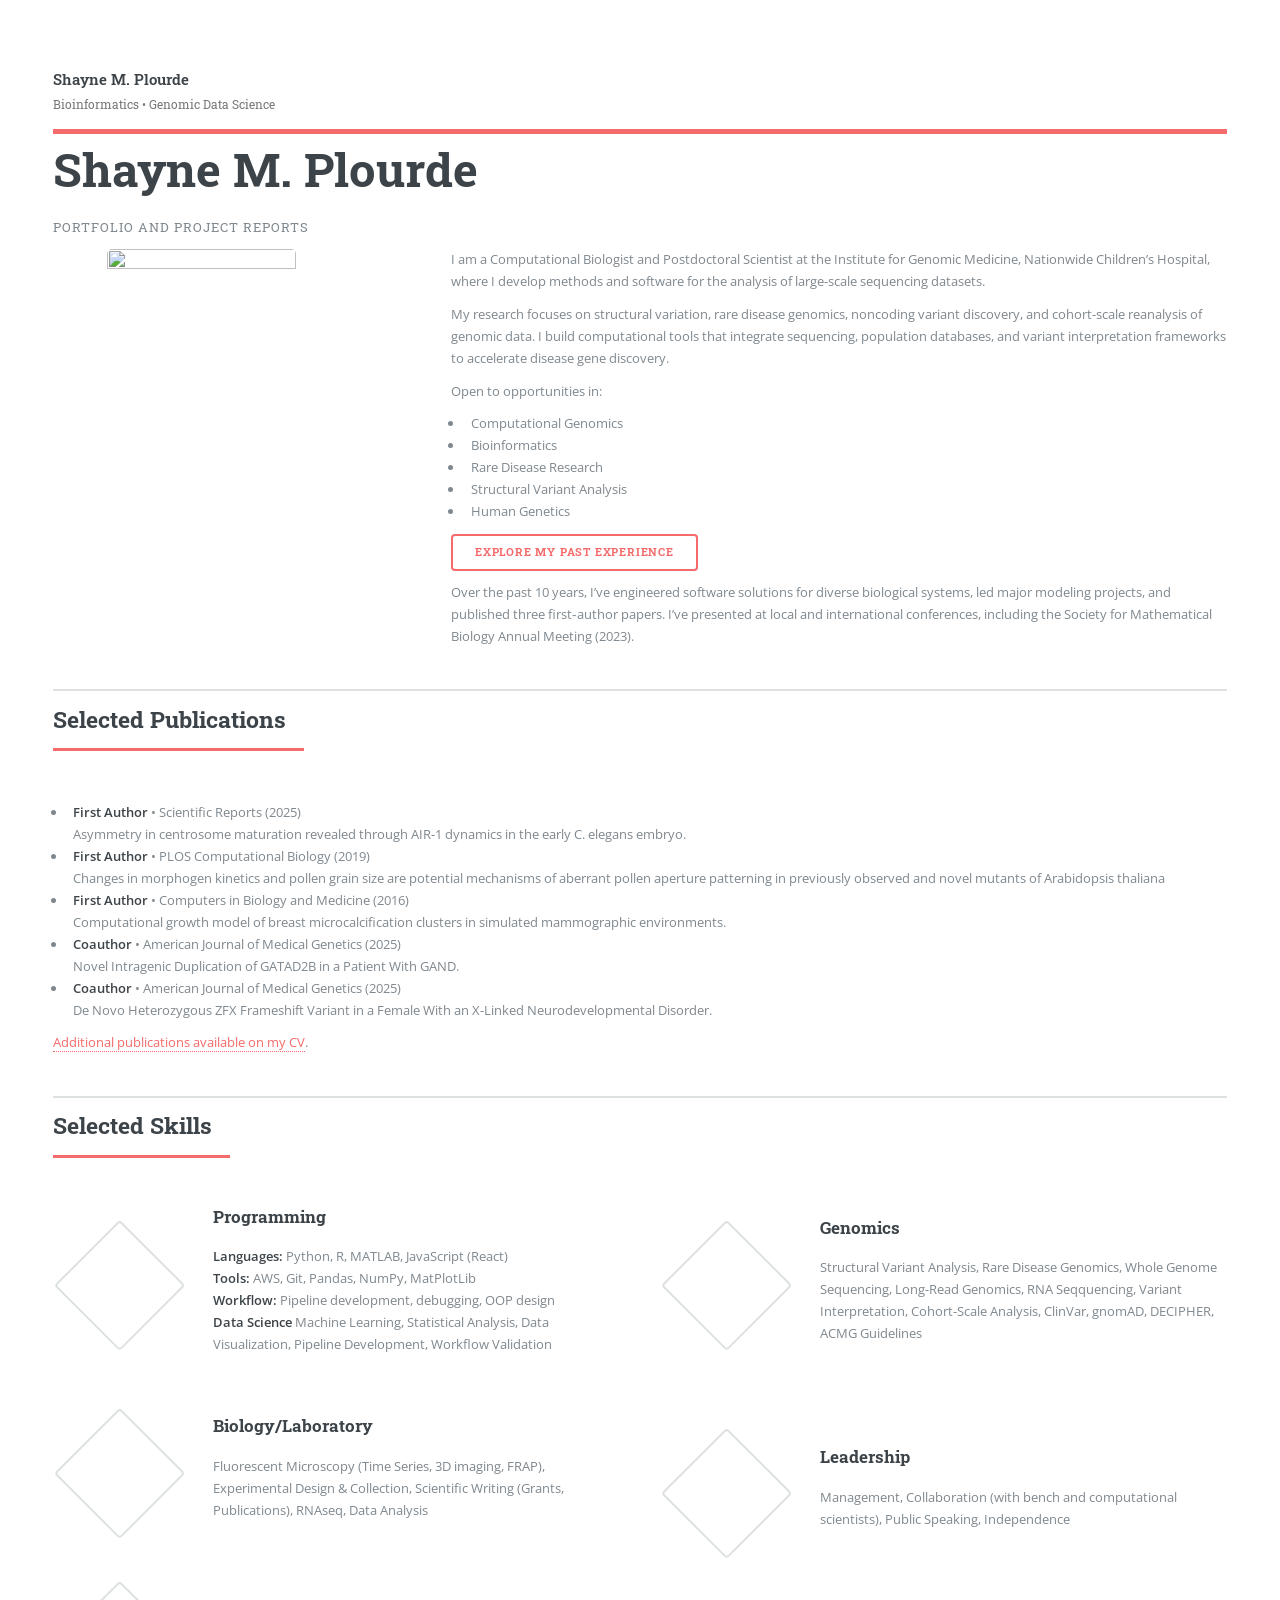
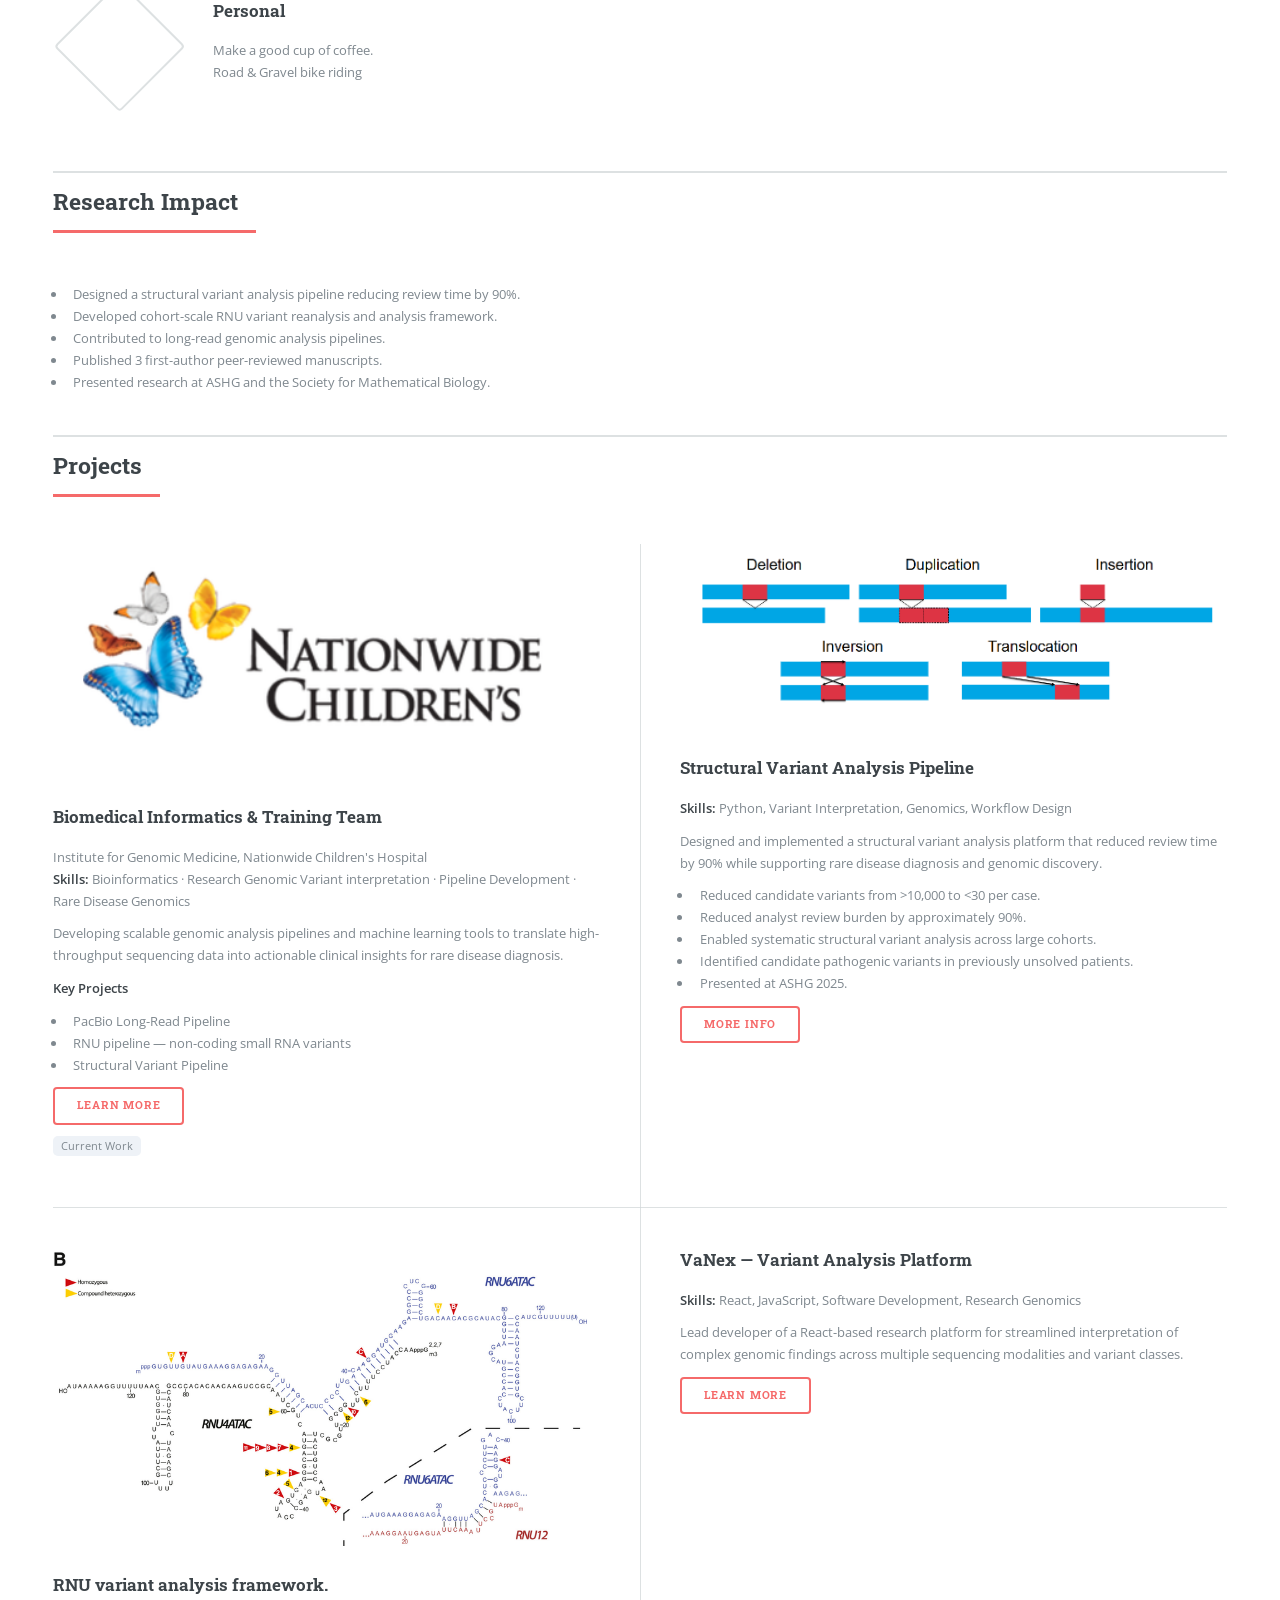
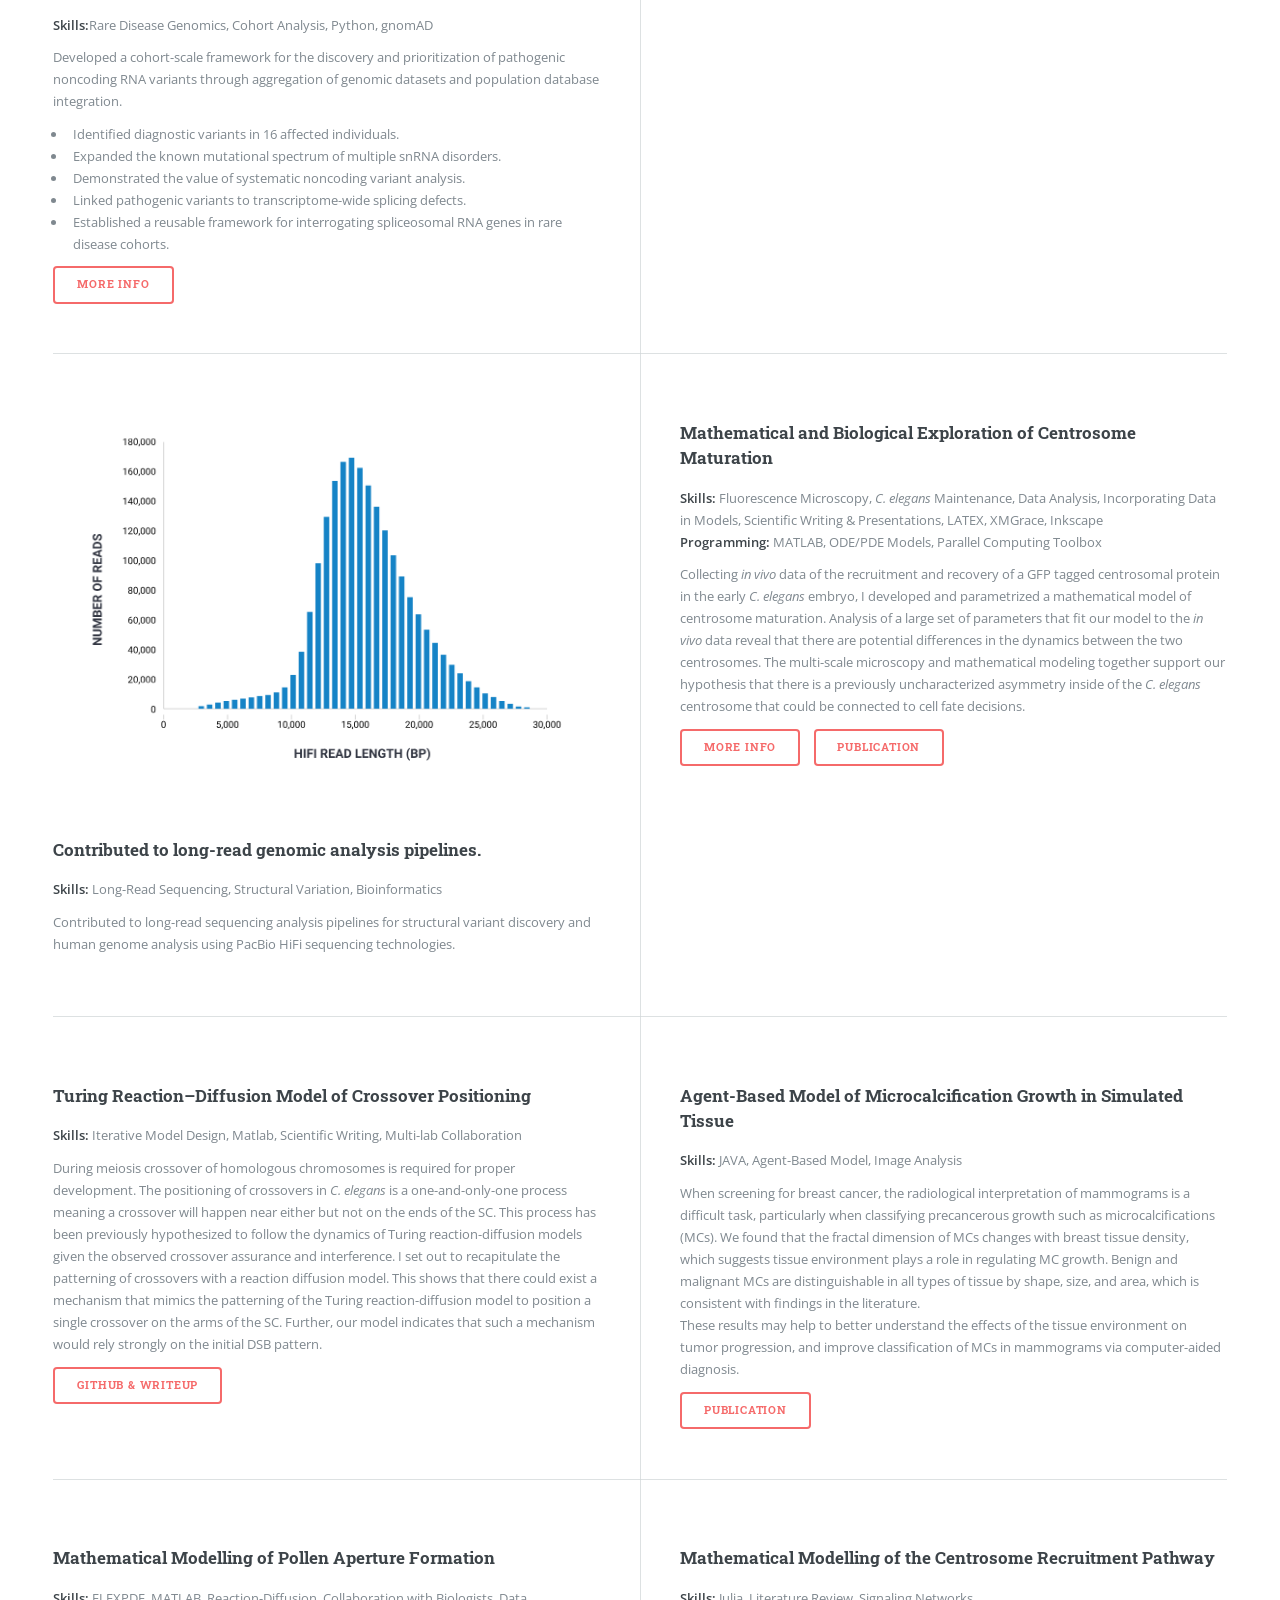
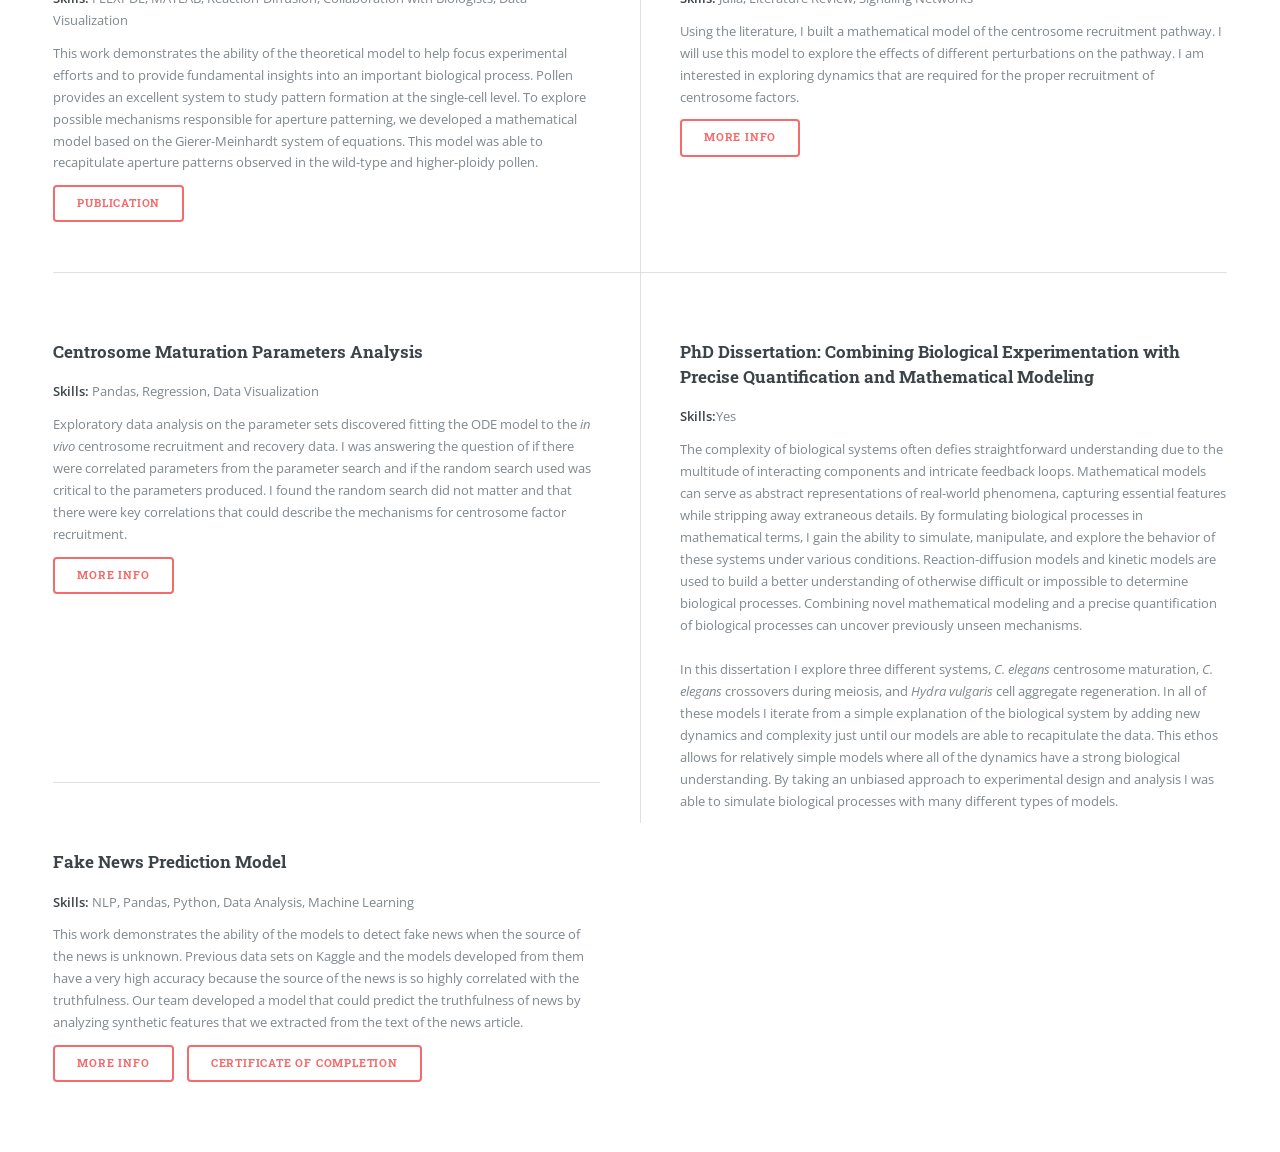
==== commit 93c82d6d: "add VaNex" ====
--- a/index.html
+++ b/index.html
@@ -279,7 +279,21 @@
 										</article>
 
 										<article>
-											<a href="pbGS.html" class="image"><img src="images/PacBio.png" alt="" /></a>
+											<!-- <a href="NCH_Genetics.html" class="image">
+												<img src="images/vanex.png" alt="VaNex" /> -->
+											</a>
+											<h3>VaNex — Variant Analysis Platform</h3>
+											<p><b>Skills:</b> React, JavaScript, Software Development, Research Genomics</p>
+											<p>Lead developer of a React-based research platform for streamlined 
+											interpretation of complex genomic findings across multiple sequencing 
+											modalities and variant classes.</p>
+											<ul class="actions">
+												<li><a href="NCH_Genetics.html" class="button">Learn More</a></li>
+											</ul>
+										</article>
+
+										<article>
+											<a  class="image"><img src="images/PacBio.png" alt="" /></a>
 											<h3>Contributed to long-read genomic analysis pipelines.</h3>
 											<p><b>Skills:</b> Long-Read Sequencing, Structural Variation, Bioinformatics</p>
 											<p>Contributed to long-read sequencing analysis pipelines for structural variant discovery and human genome analysis using PacBio HiFi sequencing technologies.</p>
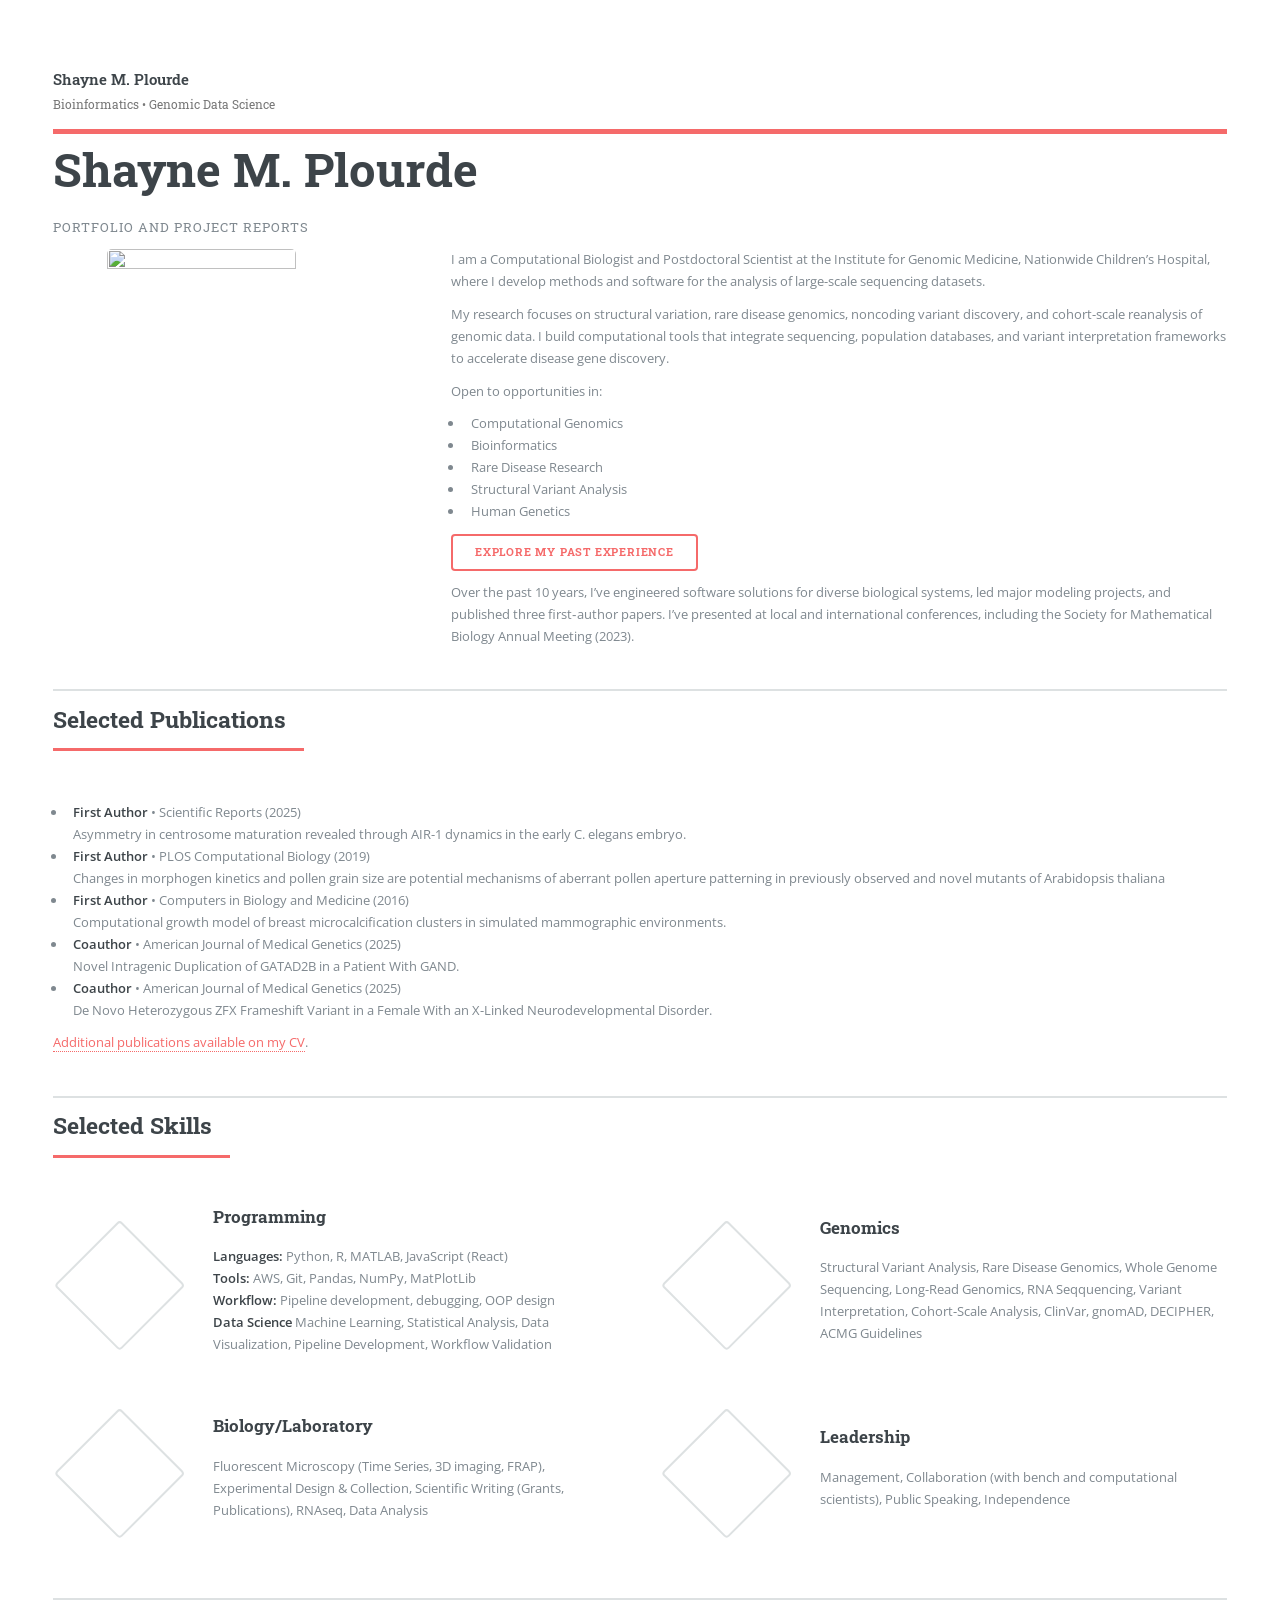
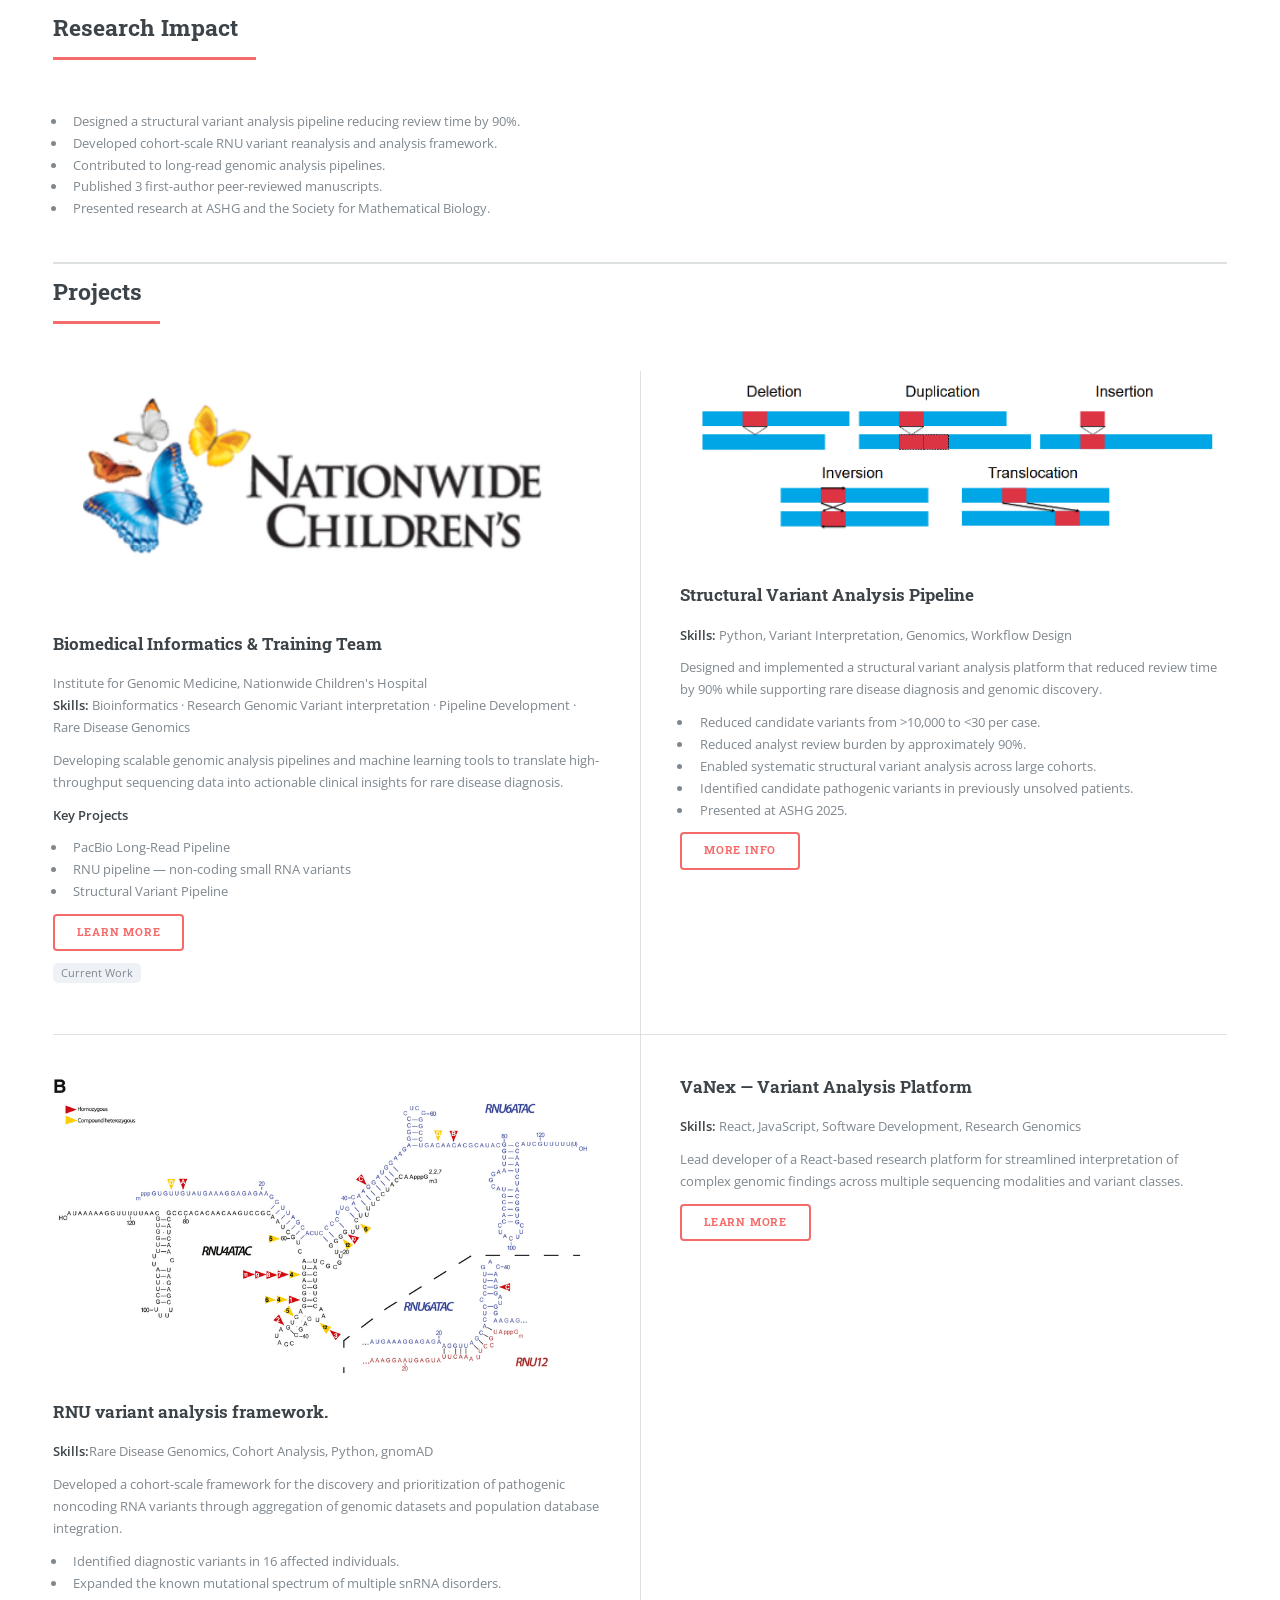
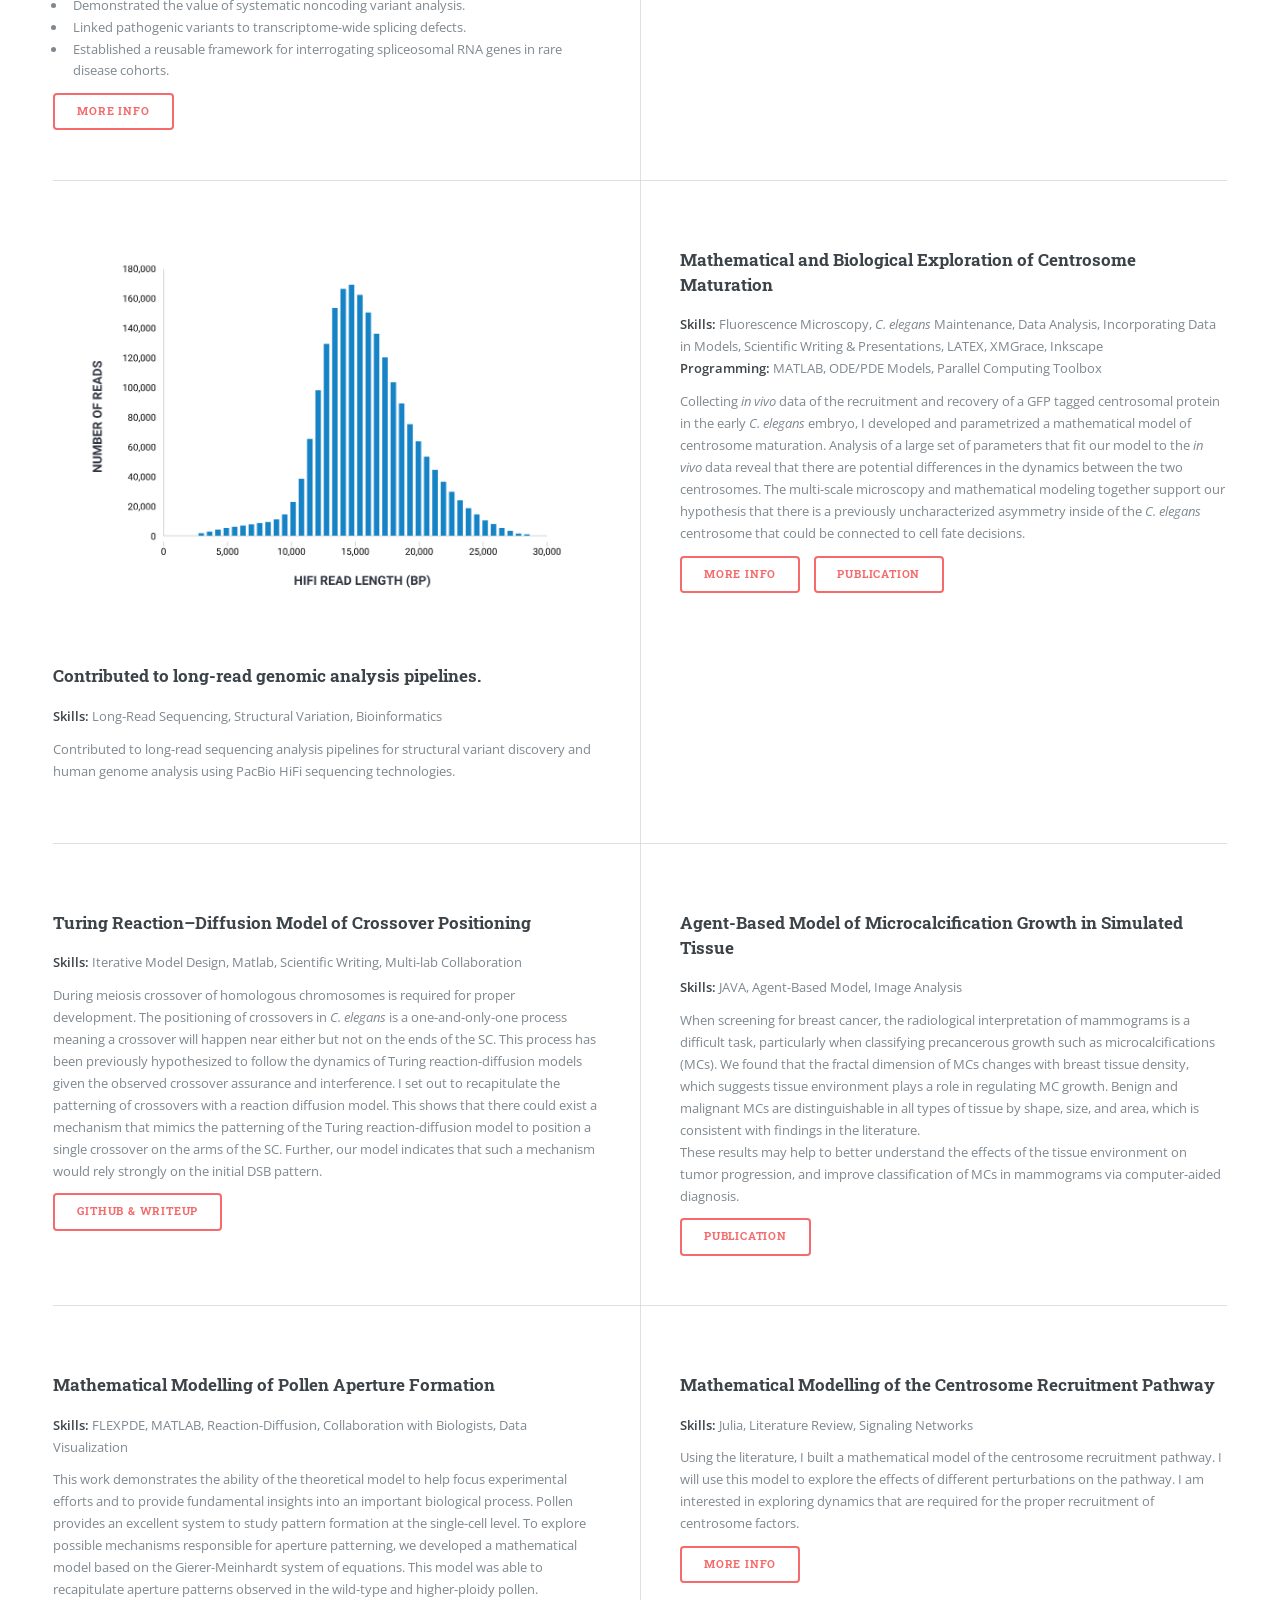
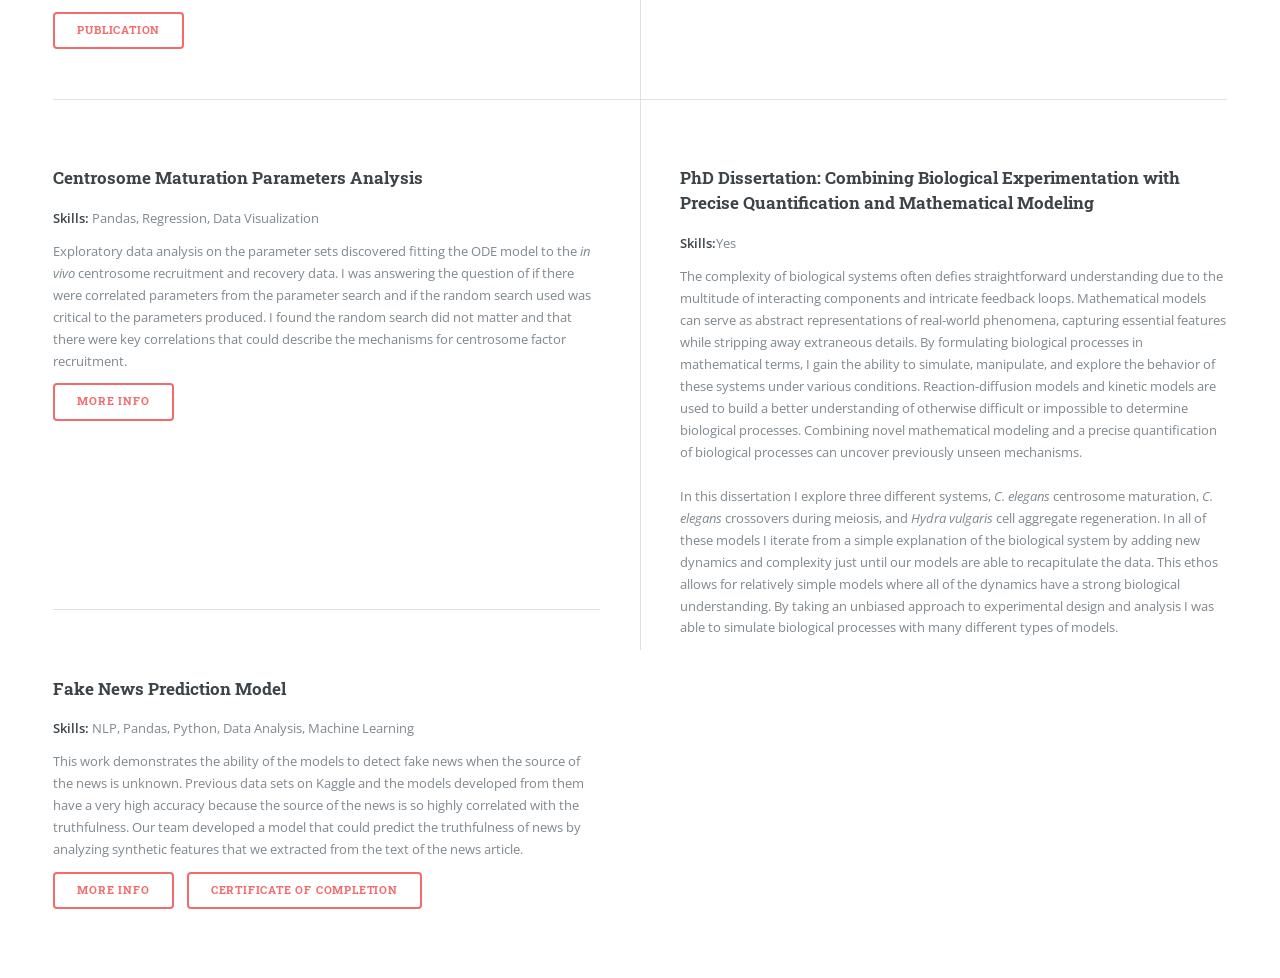
==== commit 4c1a7d58: "Remove personal" ====
--- a/index.html
+++ b/index.html
@@ -176,14 +176,6 @@
 											<div class="content">
 												<h3>Leadership</h3>
 												<p>Management, Collaboration (with bench and computational scientists), Public Speaking, Independence</p>
-											</div>
-										</article>
-										<article>
-											<span class="icon solid fa-bicycle"></span>
-											<div class="content">
-												<h3>Personal</h3>
-												<p>Make a good cup of coffee. </br>
-													Road & Gravel bike riding </p>
 											</div>
 										</article>
 									</div>
